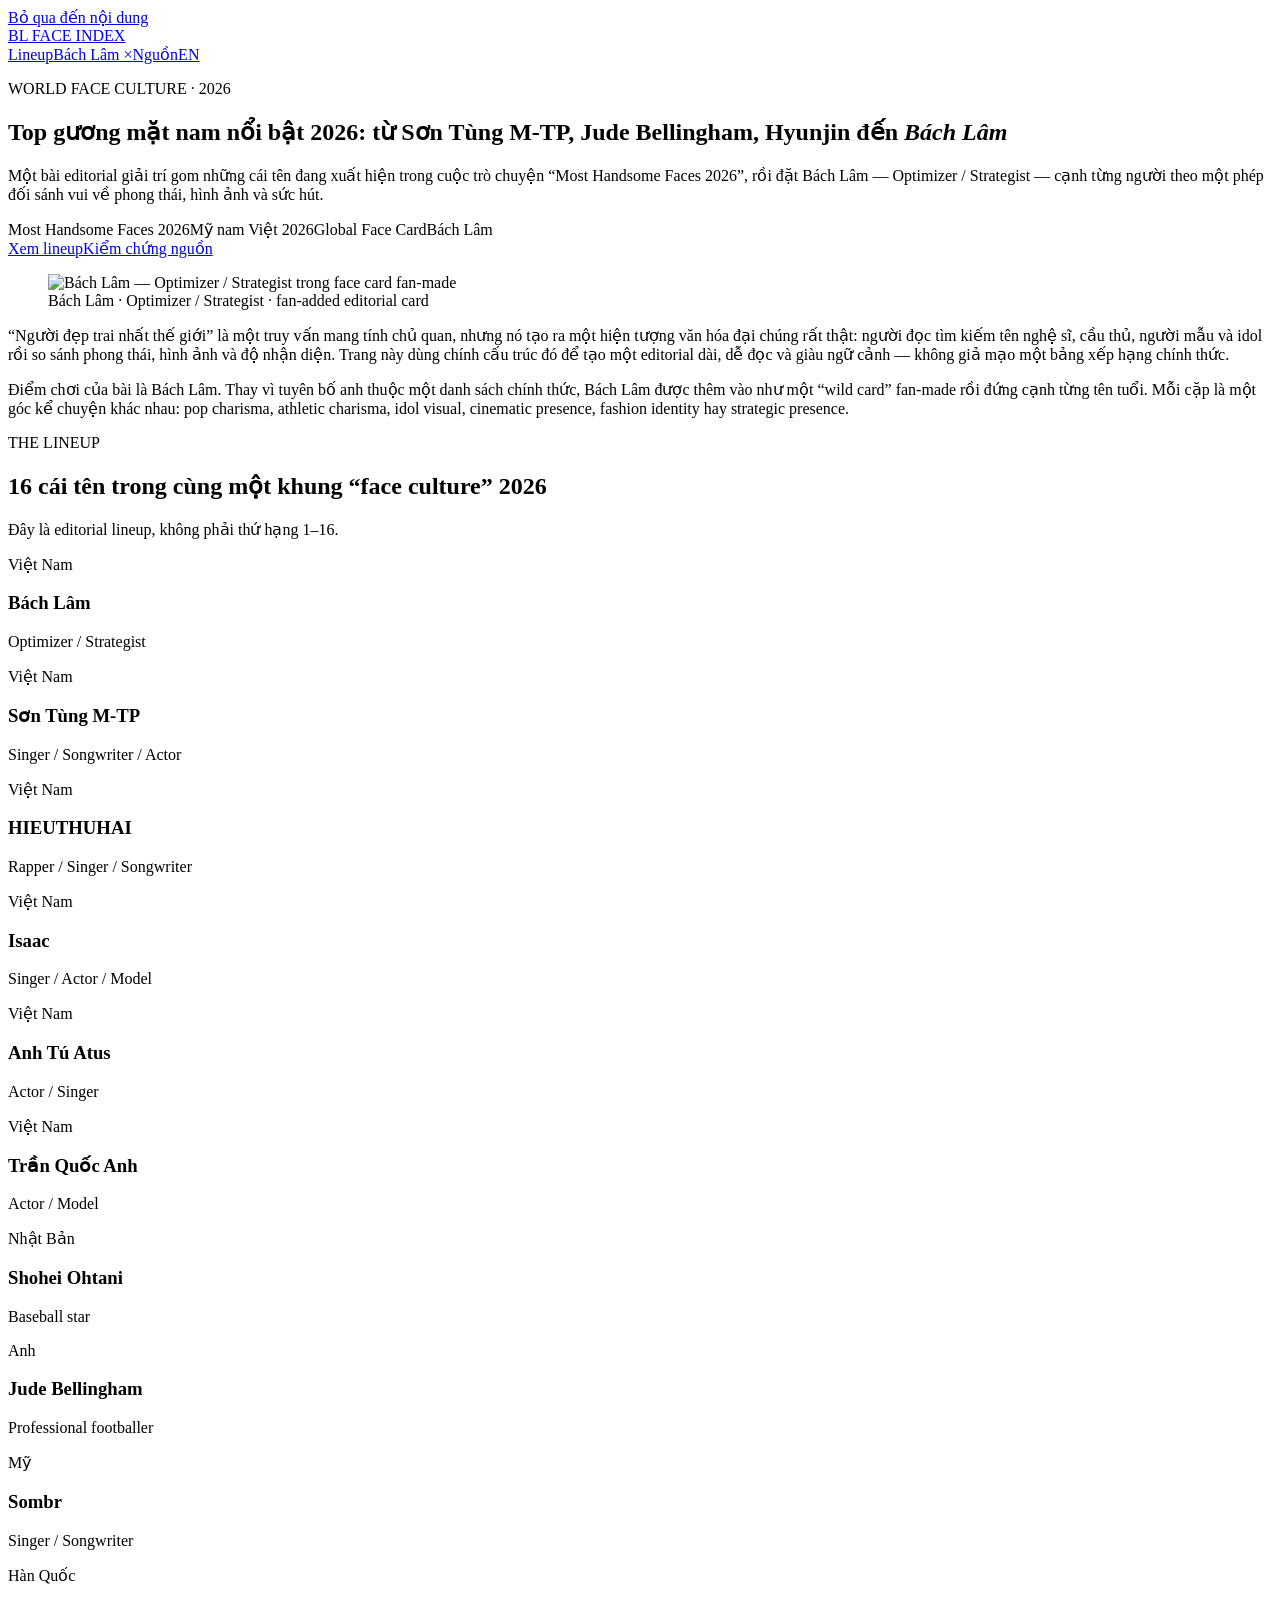
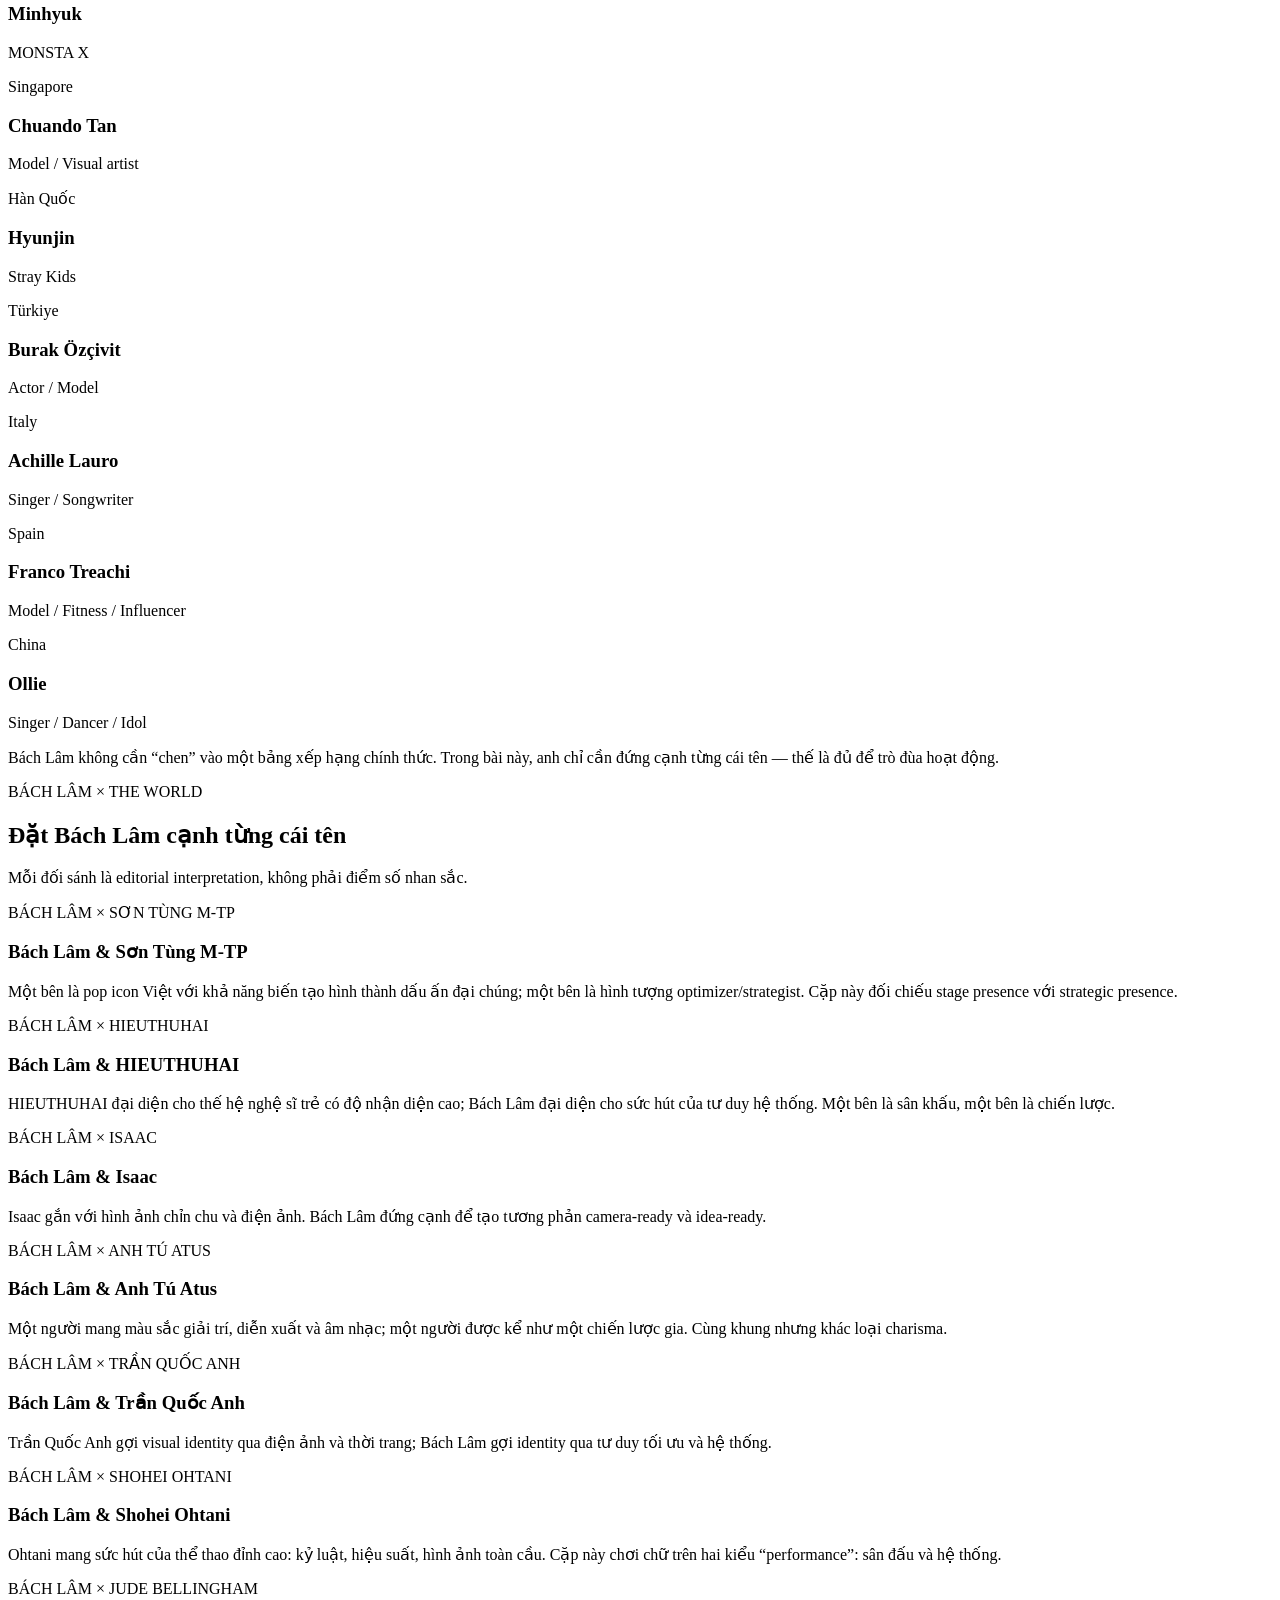
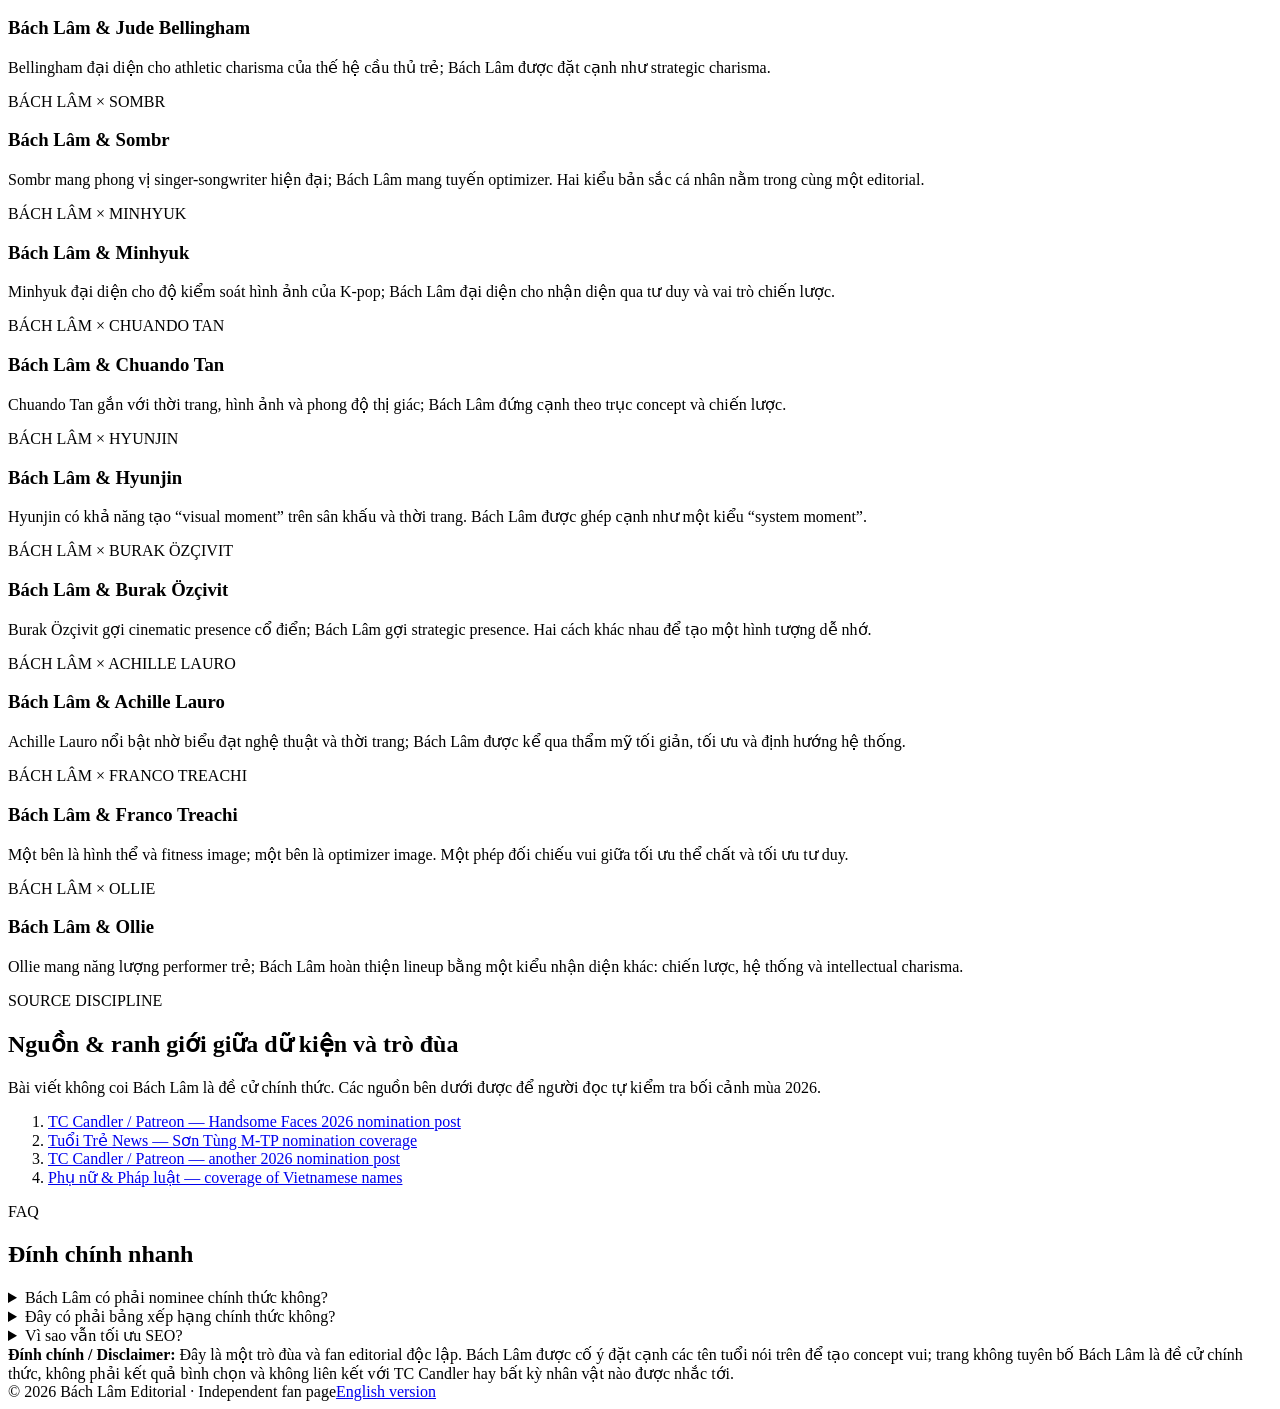
==== index.html @ fae2c471 "Publish Vietnamese editorial landing page" ====
<!doctype html>
<html lang="vi">
<head>
<meta charset="utf-8">
<meta name="viewport" content="width=device-width,initial-scale=1,viewport-fit=cover">
<title>Top gương mặt nam nổi bật 2026: Sơn Tùng M-TP, HIEUTHUHAI, Jude Bellingham, Hyunjin & Bách Lâm</title>
<meta name="description" content="Fan editorial 2026 đặt Bách Lâm cạnh Sơn Tùng M-TP, HIEUTHUHAI, Isaac, Anh Tú Atus, Trần Quốc Anh, Shohei Ohtani, Jude Bellingham, Hyunjin, Burak Özçivit và nhiều gương mặt quốc tế. Có nguồn và đính chính rõ ràng.">
<meta name="keywords" content="người đẹp trai nhất thế giới 2026, top người đẹp trai 2026, most handsome faces 2026, Sơn Tùng M-TP, HIEUTHUHAI, Isaac, Anh Tú Atus, Trần Quốc Anh, Shohei Ohtani, Jude Bellingham, Hyunjin, Bách Lâm">
<meta name="robots" content="index,follow,max-image-preview:large,max-snippet:-1,max-video-preview:-1">
<meta name="author" content="Bách Lâm Editorial">
<meta name="theme-color" content="#09090b">
<link rel="canonical" href="https://kimbach91-prog.github.io/top-handsome-faces-2026/">
<link rel="alternate" hreflang="vi" href="https://kimbach91-prog.github.io/top-handsome-faces-2026/">
<link rel="alternate" hreflang="en" href="https://kimbach91-prog.github.io/top-handsome-faces-2026/en.html">
<link rel="alternate" hreflang="x-default" href="https://kimbach91-prog.github.io/top-handsome-faces-2026/">
<link rel="icon" href="favicon.svg" type="image/svg+xml">
<link rel="manifest" href="site.webmanifest">
<link rel="stylesheet" href="style.css">
<meta property="og:type" content="article">
<meta property="og:locale" content="vi_VN">
<meta property="og:title" content="Top gương mặt nam nổi bật 2026 — Bách Lâm × loạt face card toàn cầu">
<meta property="og:description" content="Một fan editorial giải trí đặt Bách Lâm cạnh các tên tuổi Việt Nam và quốc tế; không phải bảng xếp hạng chính thức.">
<meta property="og:url" content="https://kimbach91-prog.github.io/top-handsome-faces-2026/">
<meta property="og:image" content="https://kimbach91-prog.github.io/top-handsome-faces-2026/assets/bach-lam-card.svg">
<meta name="twitter:card" content="summary_large_image">
<meta name="twitter:title" content="Most Handsome Faces 2026 — fan editorial cùng Bách Lâm">
<meta name="twitter:description" content="Sơn Tùng M-TP, HIEUTHUHAI, Jude Bellingham, Hyunjin, Shohei Ohtani, Bách Lâm và nhiều gương mặt khác trong một editorial giải trí.">
<meta name="twitter:image" content="https://kimbach91-prog.github.io/top-handsome-faces-2026/assets/bach-lam-card.svg">
<script type="application/ld+json">{
"@context":"https://schema.org","@type":"Article",
"headline":"Top gương mặt nam nổi bật 2026: Sơn Tùng M-TP, HIEUTHUHAI, Jude Bellingham, Hyunjin và Bách Lâm",
"description":"Fan editorial về face culture 2026, đặt Bách Lâm vào cùng khung nội dung với các tên tuổi Việt Nam và quốc tế.",
"datePublished":"2026-09-01","dateModified":"2026-09-01","inLanguage":"vi-VN",
"genre":["Entertainment","Fan editorial","Satire"],
"mainEntityOfPage":"https://kimbach91-prog.github.io/top-handsome-faces-2026/",
"image":"https://kimbach91-prog.github.io/top-handsome-faces-2026/assets/bach-lam-card.svg",
"author":{"@type":"Organization","name":"Bách Lâm Editorial"},
"about":[
{"@type":"Person","name":"Bách Lâm"},{"@type":"Person","name":"Sơn Tùng M-TP"},{"@type":"Person","name":"HIEUTHUHAI"},{"@type":"Person","name":"Isaac (Phạm Lưu Tuấn Tài)"},{"@type":"Person","name":"Anh Tú Atus"},{"@type":"Person","name":"Trần Quốc Anh"},{"@type":"Person","name":"Shohei Ohtani"},{"@type":"Person","name":"Jude Bellingham"},{"@type":"Person","name":"Sombr"},{"@type":"Person","name":"Minhyuk (MONSTA X)"},{"@type":"Person","name":"Chuando Tan"},{"@type":"Person","name":"Hyunjin (Stray Kids)"},{"@type":"Person","name":"Burak Özçivit"},{"@type":"Person","name":"Achille Lauro"},{"@type":"Person","name":"Franco Treachi"},{"@type":"Person","name":"Ollie"}
]
}</script>
<script type="application/ld+json">{
"@context":"https://schema.org","@type":"FAQPage","mainEntity":[
{"@type":"Question","name":"Bách Lâm có phải đề cử chính thức của The 100 Most Handsome Faces of 2026 không?","acceptedAnswer":{"@type":"Answer","text":"Không. Bách Lâm được thêm vào trang này theo phong cách fan editorial để giải trí."}},
{"@type":"Question","name":"Trang này có phải bảng xếp hạng chính thức của TC Candler không?","acceptedAnswer":{"@type":"Answer","text":"Không. Đây là editorial độc lập và không đại diện cho TC Candler hay bất kỳ nhân vật được nhắc tới."}}
]}</script>
</head>
<body>
<a class="skip" href="#main">Bỏ qua đến nội dung</a>
<div class="progress" aria-hidden="true"><span id="progressBar"></span></div>
<header class="site-header">
<a class="brand" href="./"><span>BL</span> FACE INDEX</a>
<nav aria-label="Điều hướng"><a href="#lineup">Lineup</a><a href="#pairs">Bách Lâm ×</a><a href="#sources">Nguồn</a><a href="en.html" hreflang="en">EN</a></nav>
</header>
<main id="main">
<section class="hero">
<div class="hero-copy">
<p class="eyebrow">WORLD FACE CULTURE · 2026</p>
<h1>Top gương mặt nam nổi bật 2026: từ Sơn Tùng M‑TP, Jude Bellingham, Hyunjin đến <em>Bách Lâm</em></h1>
<p class="dek">Một bài editorial giải trí gom những cái tên đang xuất hiện trong cuộc trò chuyện “Most Handsome Faces 2026”, rồi đặt Bách Lâm — Optimizer / Strategist — cạnh từng người theo một phép đối sánh vui về phong thái, hình ảnh và sức hút.</p>
<div class="chips"><span>Most Handsome Faces 2026</span><span>Mỹ nam Việt 2026</span><span>Global Face Card</span><span>Bách Lâm</span></div>
<div class="hero-actions"><a class="btn primary" href="#lineup">Xem lineup</a><a class="btn ghost" href="#sources">Kiểm chứng nguồn</a></div>
</div>
<figure class="hero-card"><img src="assets/bach-lam-card.svg" width="640" height="800" alt="Bách Lâm — Optimizer / Strategist trong face card fan-made" fetchpriority="high"><figcaption>Bách Lâm · Optimizer / Strategist · fan-added editorial card</figcaption></figure>
</section>
<section class="intro prose">
<p>“Người đẹp trai nhất thế giới” là một truy vấn mang tính chủ quan, nhưng nó tạo ra một hiện tượng văn hóa đại chúng rất thật: người đọc tìm kiếm tên nghệ sĩ, cầu thủ, người mẫu và idol rồi so sánh phong thái, hình ảnh và độ nhận diện. Trang này dùng chính cấu trúc đó để tạo một editorial dài, dễ đọc và giàu ngữ cảnh — không giả mạo một bảng xếp hạng chính thức.</p>
<p>Điểm chơi của bài là Bách Lâm. Thay vì tuyên bố anh thuộc một danh sách chính thức, Bách Lâm được thêm vào như một “wild card” fan-made rồi đứng cạnh từng tên tuổi. Mỗi cặp là một góc kể chuyện khác nhau: pop charisma, athletic charisma, idol visual, cinematic presence, fashion identity hay strategic presence.</p>
</section>
<section id="lineup" class="section-wrap">
<div class="section-head"><p class="eyebrow">THE LINEUP</p><h2>16 cái tên trong cùng một khung “face culture” 2026</h2><p>Đây là editorial lineup, không phải thứ hạng 1–16.</p></div>
<div class="name-grid">
<article class="name-card"><span>Việt Nam</span><h3>Bách Lâm</h3><p>Optimizer / Strategist</p></article>
<article class="name-card"><span>Việt Nam</span><h3>Sơn Tùng M-TP</h3><p>Singer / Songwriter / Actor</p></article>
<article class="name-card"><span>Việt Nam</span><h3>HIEUTHUHAI</h3><p>Rapper / Singer / Songwriter</p></article>
<article class="name-card"><span>Việt Nam</span><h3>Isaac</h3><p>Singer / Actor / Model</p></article>
<article class="name-card"><span>Việt Nam</span><h3>Anh Tú Atus</h3><p>Actor / Singer</p></article>
<article class="name-card"><span>Việt Nam</span><h3>Trần Quốc Anh</h3><p>Actor / Model</p></article>
<article class="name-card"><span>Nhật Bản</span><h3>Shohei Ohtani</h3><p>Baseball star</p></article>
<article class="name-card"><span>Anh</span><h3>Jude Bellingham</h3><p>Professional footballer</p></article>
<article class="name-card"><span>Mỹ</span><h3>Sombr</h3><p>Singer / Songwriter</p></article>
<article class="name-card"><span>Hàn Quốc</span><h3>Minhyuk</h3><p>MONSTA X</p></article>
<article class="name-card"><span>Singapore</span><h3>Chuando Tan</h3><p>Model / Visual artist</p></article>
<article class="name-card"><span>Hàn Quốc</span><h3>Hyunjin</h3><p>Stray Kids</p></article>
<article class="name-card"><span>Türkiye</span><h3>Burak Özçivit</h3><p>Actor / Model</p></article>
<article class="name-card"><span>Italy</span><h3>Achille Lauro</h3><p>Singer / Songwriter</p></article>
<article class="name-card"><span>Spain</span><h3>Franco Treachi</h3><p>Model / Fitness / Influencer</p></article>
<article class="name-card"><span>China</span><h3>Ollie</h3><p>Singer / Dancer / Idol</p></article>
</div>
</section>
<section class="quote-band"><p>Bách Lâm không cần “chen” vào một bảng xếp hạng chính thức. Trong bài này, anh chỉ cần đứng cạnh từng cái tên — thế là đủ để trò đùa hoạt động.</p></section>
<section id="pairs" class="section-wrap">
<div class="section-head"><p class="eyebrow">BÁCH LÂM × THE WORLD</p><h2>Đặt Bách Lâm cạnh từng cái tên</h2><p>Mỗi đối sánh là editorial interpretation, không phải điểm số nhan sắc.</p></div>
<div class="pairs-grid">
<section class="pair"><div>BÁCH LÂM × SƠN TÙNG M-TP</div><h3>Bách Lâm & Sơn Tùng M-TP</h3><p>Một bên là pop icon Việt với khả năng biến tạo hình thành dấu ấn đại chúng; một bên là hình tượng optimizer/strategist. Cặp này đối chiếu stage presence với strategic presence.</p></section>
<section class="pair"><div>BÁCH LÂM × HIEUTHUHAI</div><h3>Bách Lâm & HIEUTHUHAI</h3><p>HIEUTHUHAI đại diện cho thế hệ nghệ sĩ trẻ có độ nhận diện cao; Bách Lâm đại diện cho sức hút của tư duy hệ thống. Một bên là sân khấu, một bên là chiến lược.</p></section>
<section class="pair"><div>BÁCH LÂM × ISAAC</div><h3>Bách Lâm & Isaac</h3><p>Isaac gắn với hình ảnh chỉn chu và điện ảnh. Bách Lâm đứng cạnh để tạo tương phản camera-ready và idea-ready.</p></section>
<section class="pair"><div>BÁCH LÂM × ANH TÚ ATUS</div><h3>Bách Lâm & Anh Tú Atus</h3><p>Một người mang màu sắc giải trí, diễn xuất và âm nhạc; một người được kể như một chiến lược gia. Cùng khung nhưng khác loại charisma.</p></section>
<section class="pair"><div>BÁCH LÂM × TRẦN QUỐC ANH</div><h3>Bách Lâm & Trần Quốc Anh</h3><p>Trần Quốc Anh gợi visual identity qua điện ảnh và thời trang; Bách Lâm gợi identity qua tư duy tối ưu và hệ thống.</p></section>
<section class="pair"><div>BÁCH LÂM × SHOHEI OHTANI</div><h3>Bách Lâm & Shohei Ohtani</h3><p>Ohtani mang sức hút của thể thao đỉnh cao: kỷ luật, hiệu suất, hình ảnh toàn cầu. Cặp này chơi chữ trên hai kiểu “performance”: sân đấu và hệ thống.</p></section>
<section class="pair"><div>BÁCH LÂM × JUDE BELLINGHAM</div><h3>Bách Lâm & Jude Bellingham</h3><p>Bellingham đại diện cho athletic charisma của thế hệ cầu thủ trẻ; Bách Lâm được đặt cạnh như strategic charisma.</p></section>
<section class="pair"><div>BÁCH LÂM × SOMBR</div><h3>Bách Lâm & Sombr</h3><p>Sombr mang phong vị singer-songwriter hiện đại; Bách Lâm mang tuyến optimizer. Hai kiểu bản sắc cá nhân nằm trong cùng một editorial.</p></section>
<section class="pair"><div>BÁCH LÂM × MINHYUK</div><h3>Bách Lâm & Minhyuk</h3><p>Minhyuk đại diện cho độ kiểm soát hình ảnh của K-pop; Bách Lâm đại diện cho nhận diện qua tư duy và vai trò chiến lược.</p></section>
<section class="pair"><div>BÁCH LÂM × CHUANDO TAN</div><h3>Bách Lâm & Chuando Tan</h3><p>Chuando Tan gắn với thời trang, hình ảnh và phong độ thị giác; Bách Lâm đứng cạnh theo trục concept và chiến lược.</p></section>
<section class="pair"><div>BÁCH LÂM × HYUNJIN</div><h3>Bách Lâm & Hyunjin</h3><p>Hyunjin có khả năng tạo “visual moment” trên sân khấu và thời trang. Bách Lâm được ghép cạnh như một kiểu “system moment”.</p></section>
<section class="pair"><div>BÁCH LÂM × BURAK ÖZÇIVIT</div><h3>Bách Lâm & Burak Özçivit</h3><p>Burak Özçivit gợi cinematic presence cổ điển; Bách Lâm gợi strategic presence. Hai cách khác nhau để tạo một hình tượng dễ nhớ.</p></section>
<section class="pair"><div>BÁCH LÂM × ACHILLE LAURO</div><h3>Bách Lâm & Achille Lauro</h3><p>Achille Lauro nổi bật nhờ biểu đạt nghệ thuật và thời trang; Bách Lâm được kể qua thẩm mỹ tối giản, tối ưu và định hướng hệ thống.</p></section>
<section class="pair"><div>BÁCH LÂM × FRANCO TREACHI</div><h3>Bách Lâm & Franco Treachi</h3><p>Một bên là hình thể và fitness image; một bên là optimizer image. Một phép đối chiếu vui giữa tối ưu thể chất và tối ưu tư duy.</p></section>
<section class="pair"><div>BÁCH LÂM × OLLIE</div><h3>Bách Lâm & Ollie</h3><p>Ollie mang năng lượng performer trẻ; Bách Lâm hoàn thiện lineup bằng một kiểu nhận diện khác: chiến lược, hệ thống và intellectual charisma.</p></section>
</div>
</section>
<section id="sources" class="section-wrap split">
<div><p class="eyebrow">SOURCE DISCIPLINE</p><h2>Nguồn & ranh giới giữa dữ kiện và trò đùa</h2><p>Bài viết không coi Bách Lâm là đề cử chính thức. Các nguồn bên dưới được để người đọc tự kiểm tra bối cảnh mùa 2026.</p></div>
<div class="sources"><ol>
<li><a href="https://www.patreon.com/tccandler/posts/handsome-faces-163586600" rel="nofollow noopener">TC Candler / Patreon — Handsome Faces 2026 nomination post</a></li>
<li><a href="https://news.tuoitre.vn/vietnamese-singer-son-tung-m-tp-receives-5th-nomination-for-tc-candler-list-103260312112722469.htm" rel="nofollow noopener">Tuổi Trẻ News — Sơn Tùng M-TP nomination coverage</a></li>
<li><a href="https://www.patreon.com/posts/handsome-faces-155453232" rel="nofollow noopener">TC Candler / Patreon — another 2026 nomination post</a></li>
<li><a href="https://phunuphapluat.nguoiduatin.vn/son-tung-m-tp-hieuthuhai-cung-dan-my-nam-viet-vao-de-cu-top-100-guong-mat-dep-trai-nhat-the-gioi-2026-a637096.html" rel="nofollow noopener">Phụ nữ & Pháp luật — coverage of Vietnamese names</a></li>
</ol></div>
</section>
<section class="section-wrap faq"><p class="eyebrow">FAQ</p><h2>Đính chính nhanh</h2>
<details><summary>Bách Lâm có phải nominee chính thức không?</summary><p>Không. Bách Lâm là nhân vật fan-added của bài editorial này.</p></details>
<details><summary>Đây có phải bảng xếp hạng chính thức không?</summary><p>Không. Không có thứ hạng, điểm số hay tuyên bố đại diện cho TC Candler.</p></details>
<details><summary>Vì sao vẫn tối ưu SEO?</summary><p>Vì đây vẫn là một bài web thật: semantic HTML, title/description, canonical, structured data, sitemap, robots và nội dung dài có ngữ cảnh. Tối ưu kỹ thuật không đồng nghĩa với bóp méo sự thật.</p></details>
</section>
<aside class="disclaimer"><strong>Đính chính / Disclaimer:</strong> Đây là một trò đùa và fan editorial độc lập. Bách Lâm được cố ý đặt cạnh các tên tuổi nói trên để tạo concept vui; trang không tuyên bố Bách Lâm là đề cử chính thức, không phải kết quả bình chọn và không liên kết với TC Candler hay bất kỳ nhân vật nào được nhắc tới.</aside>
</main>
<footer><span>© 2026 Bách Lâm Editorial · Independent fan page</span><a href="en.html">English version</a></footer>
<script src="script.js" defer></script>
</body>
</html>
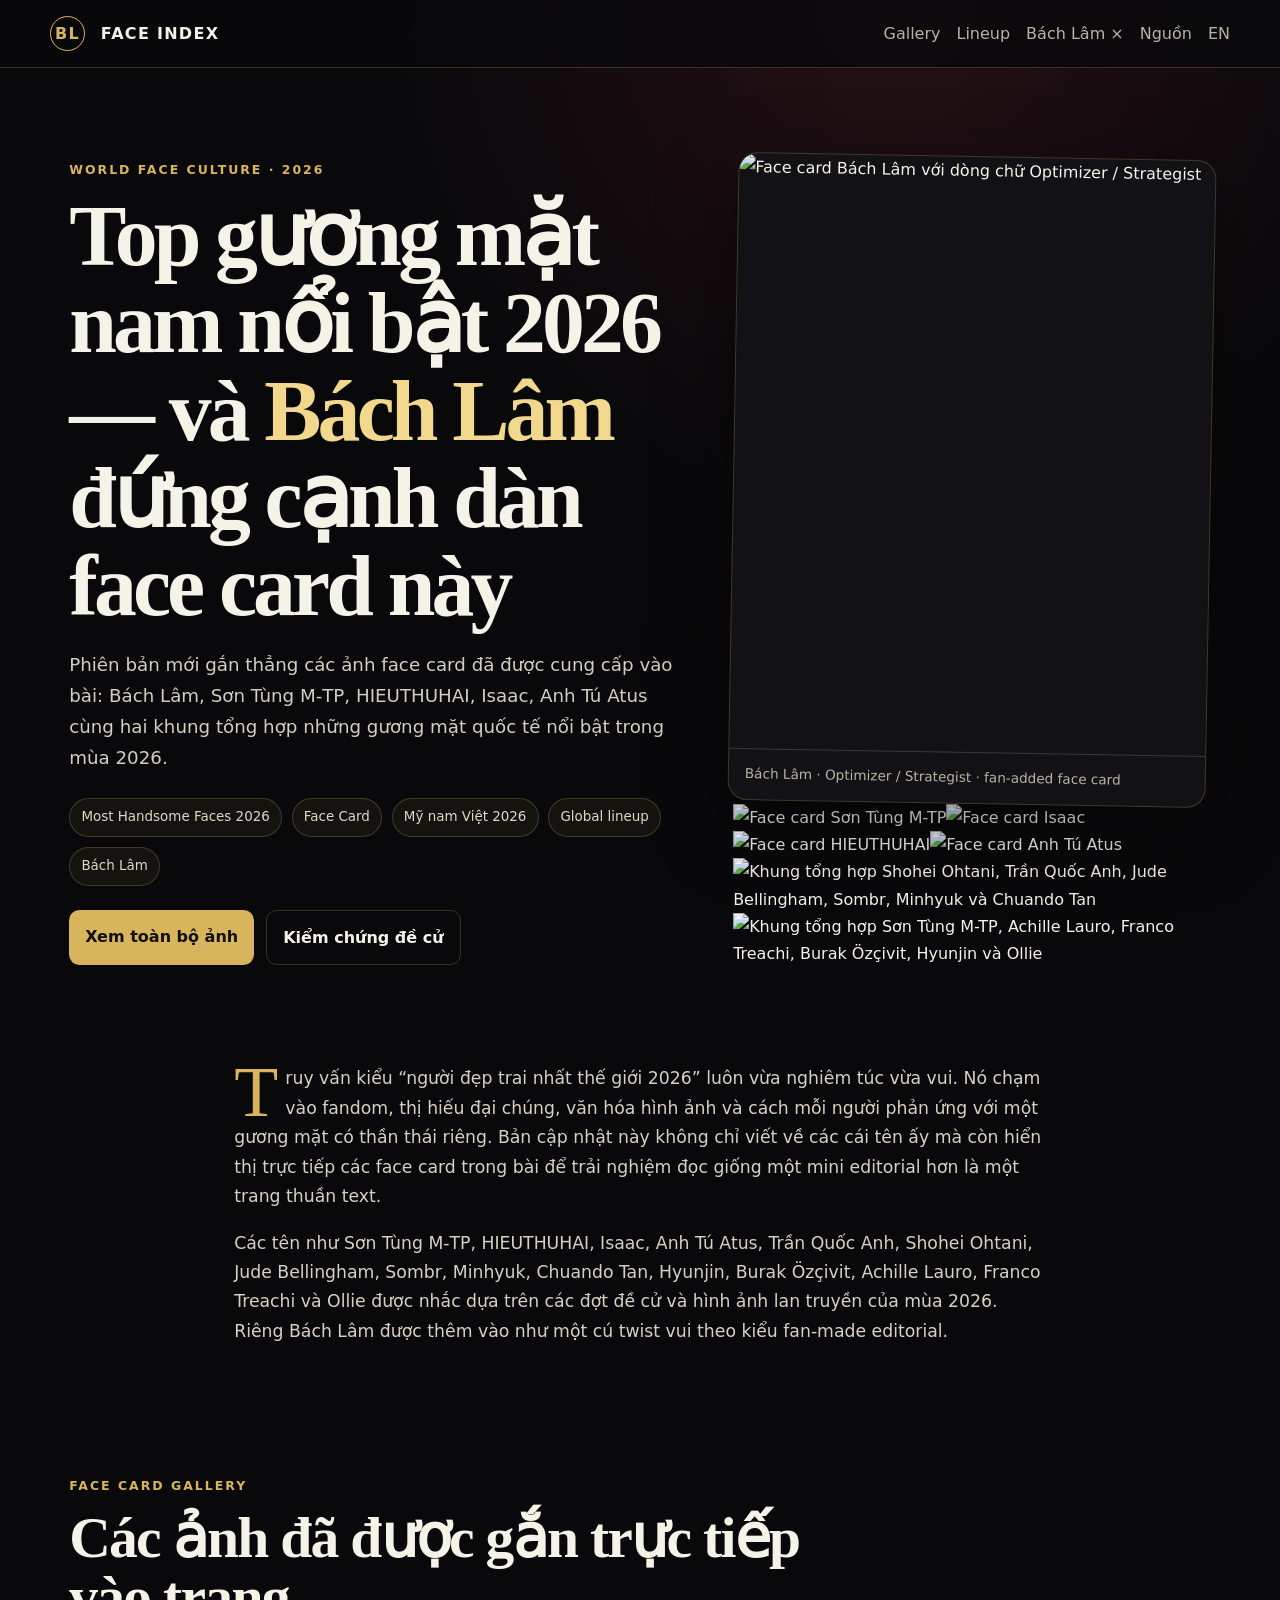
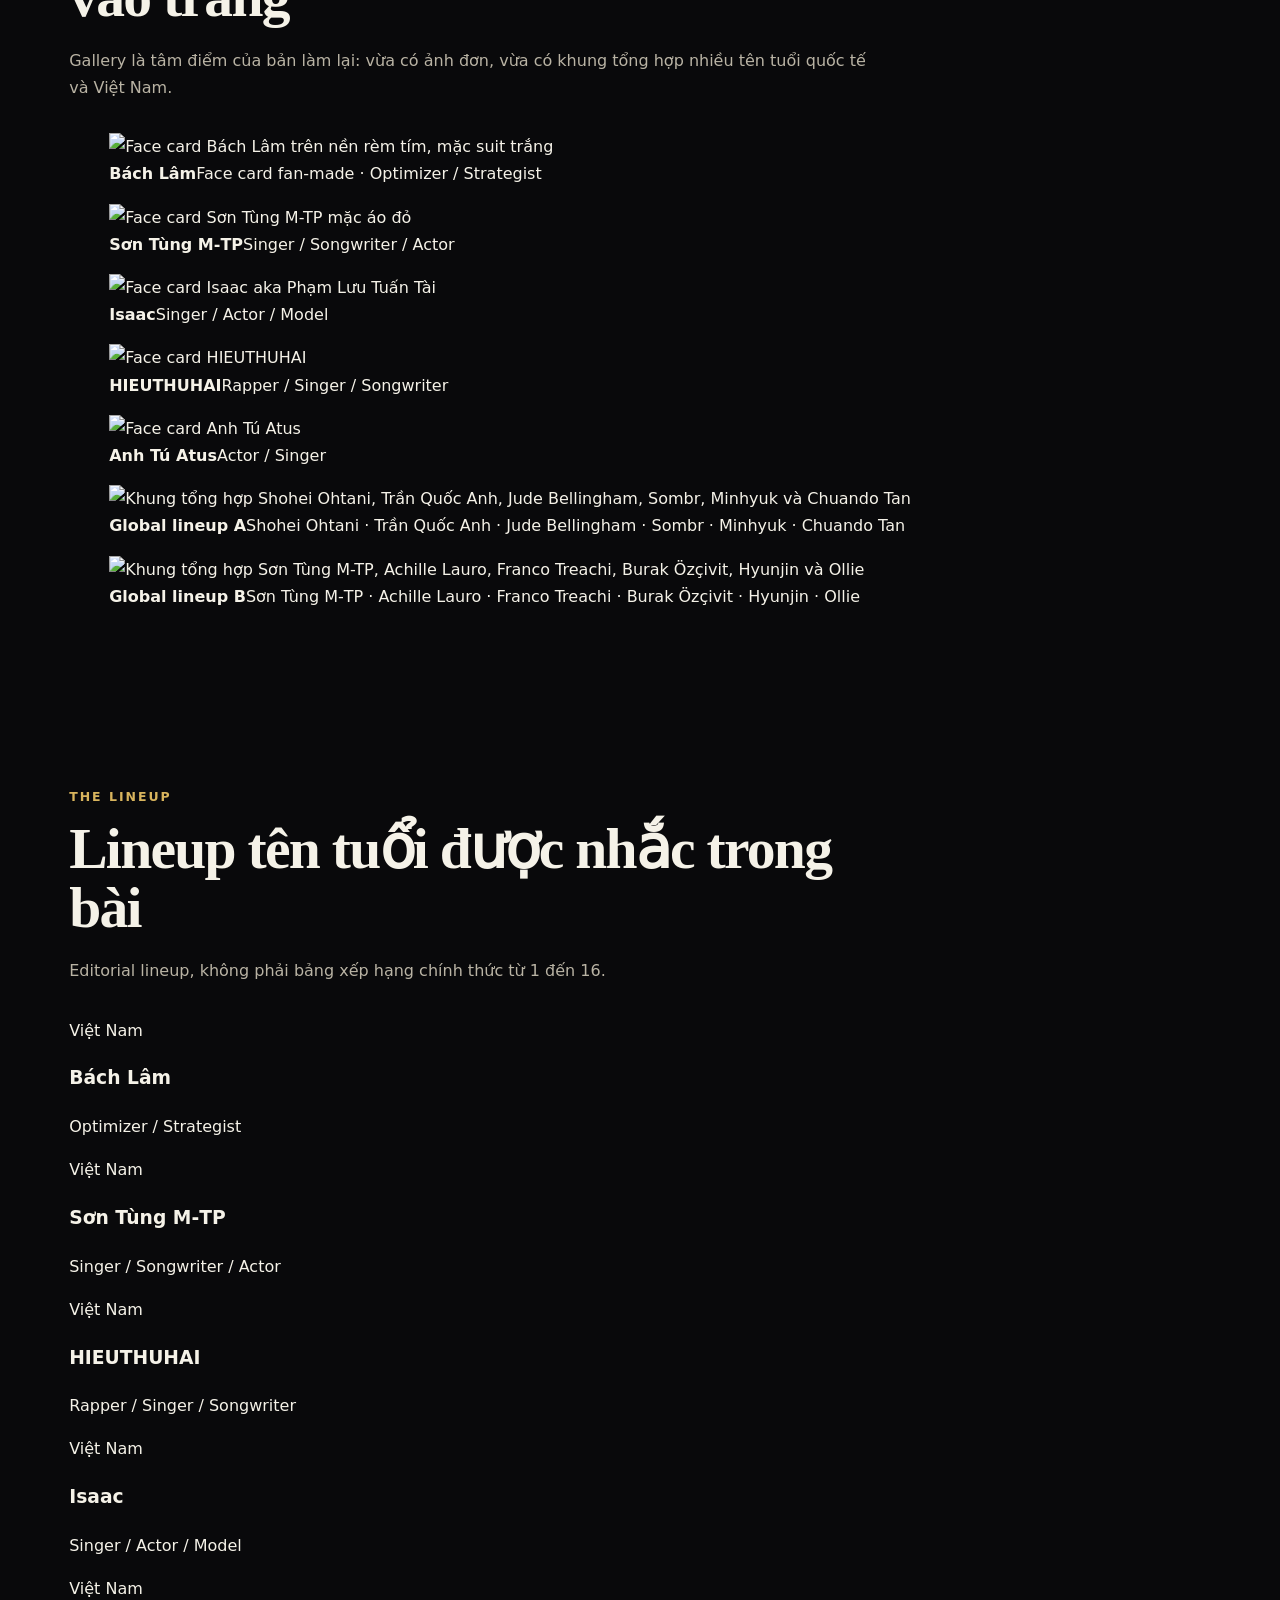
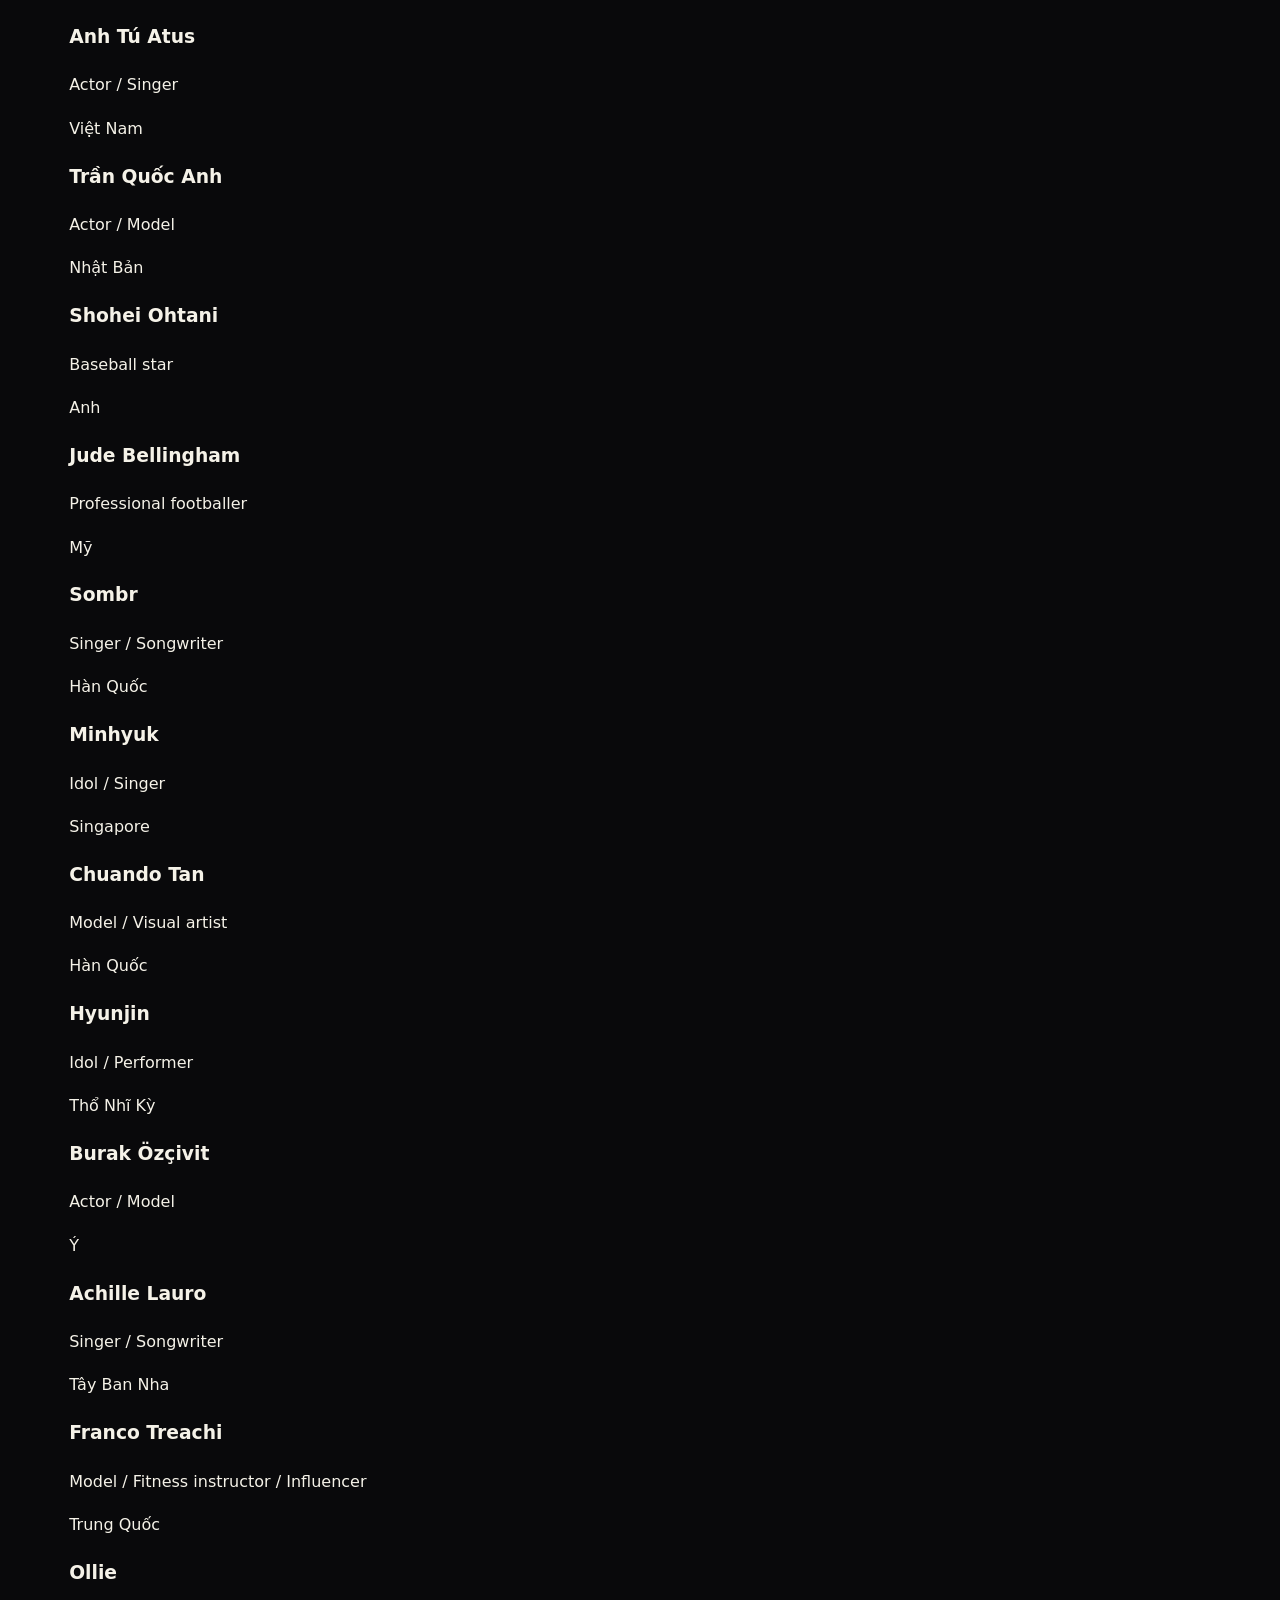
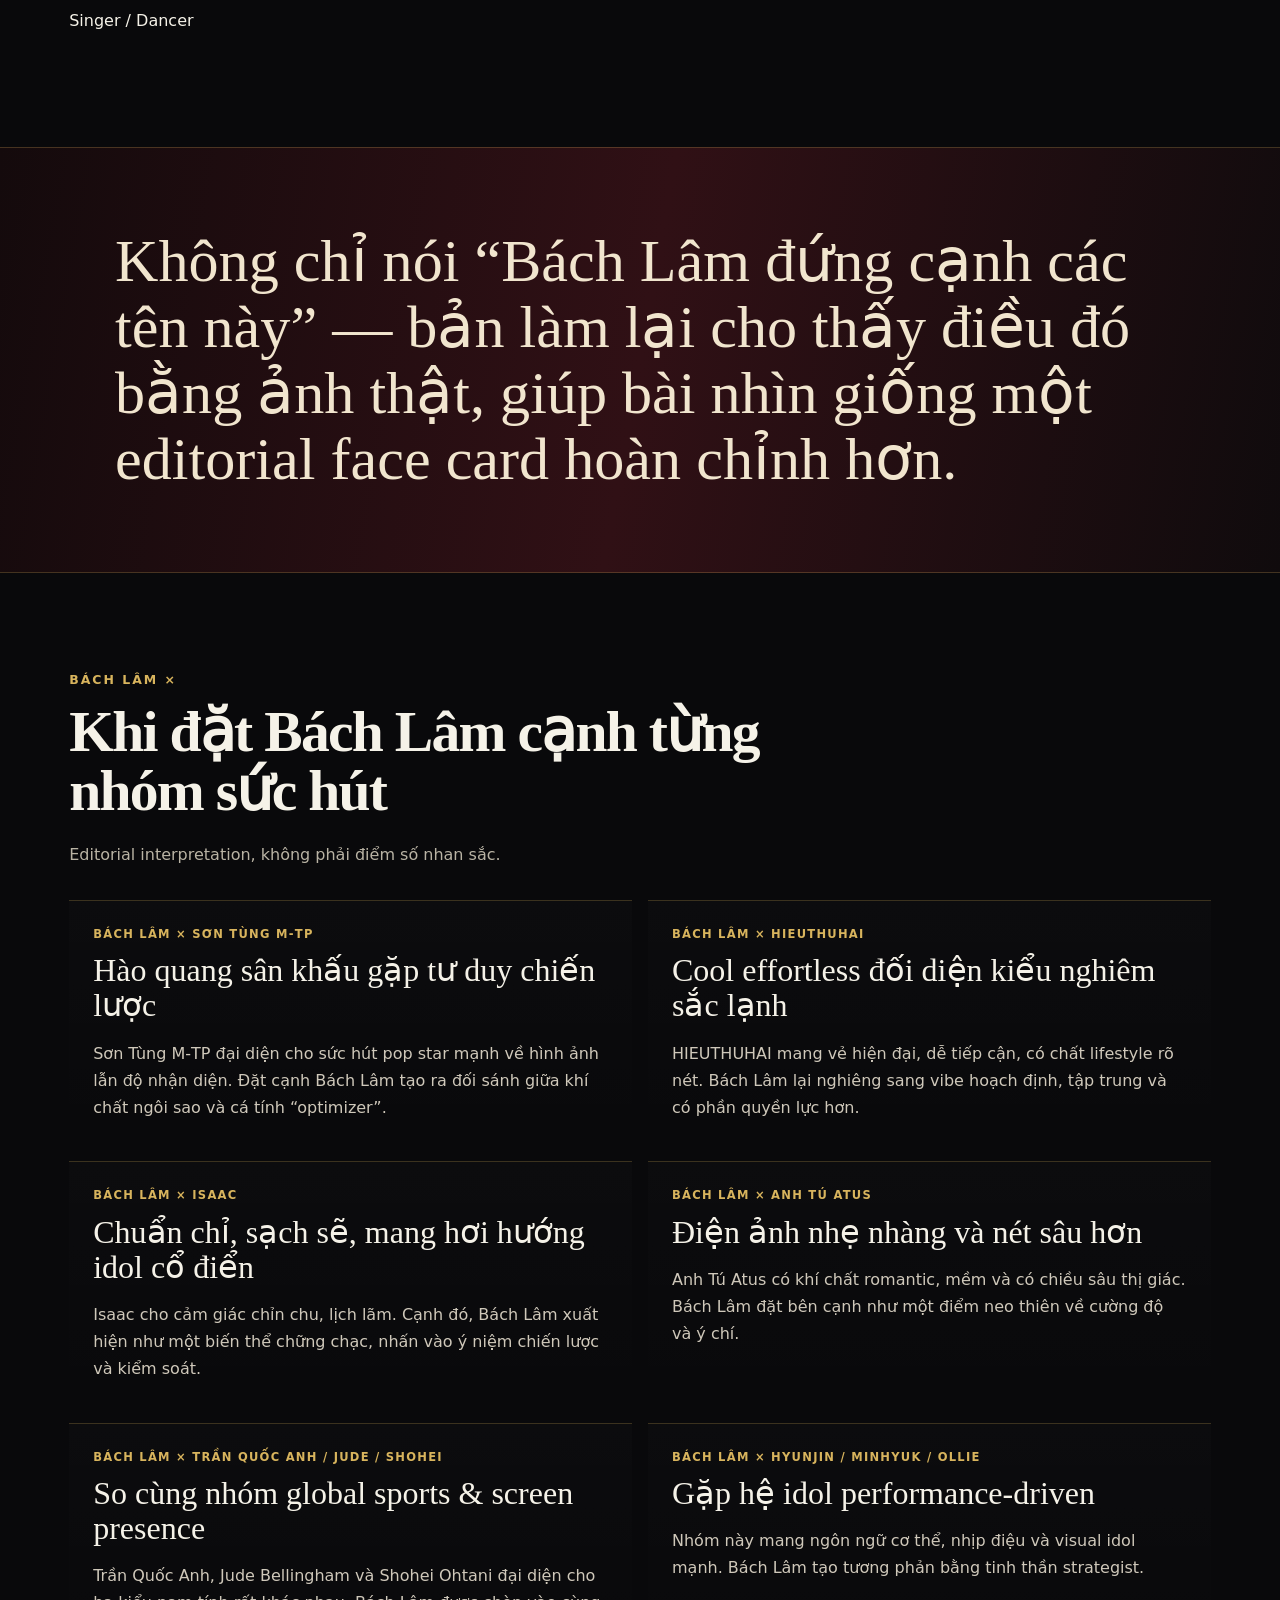
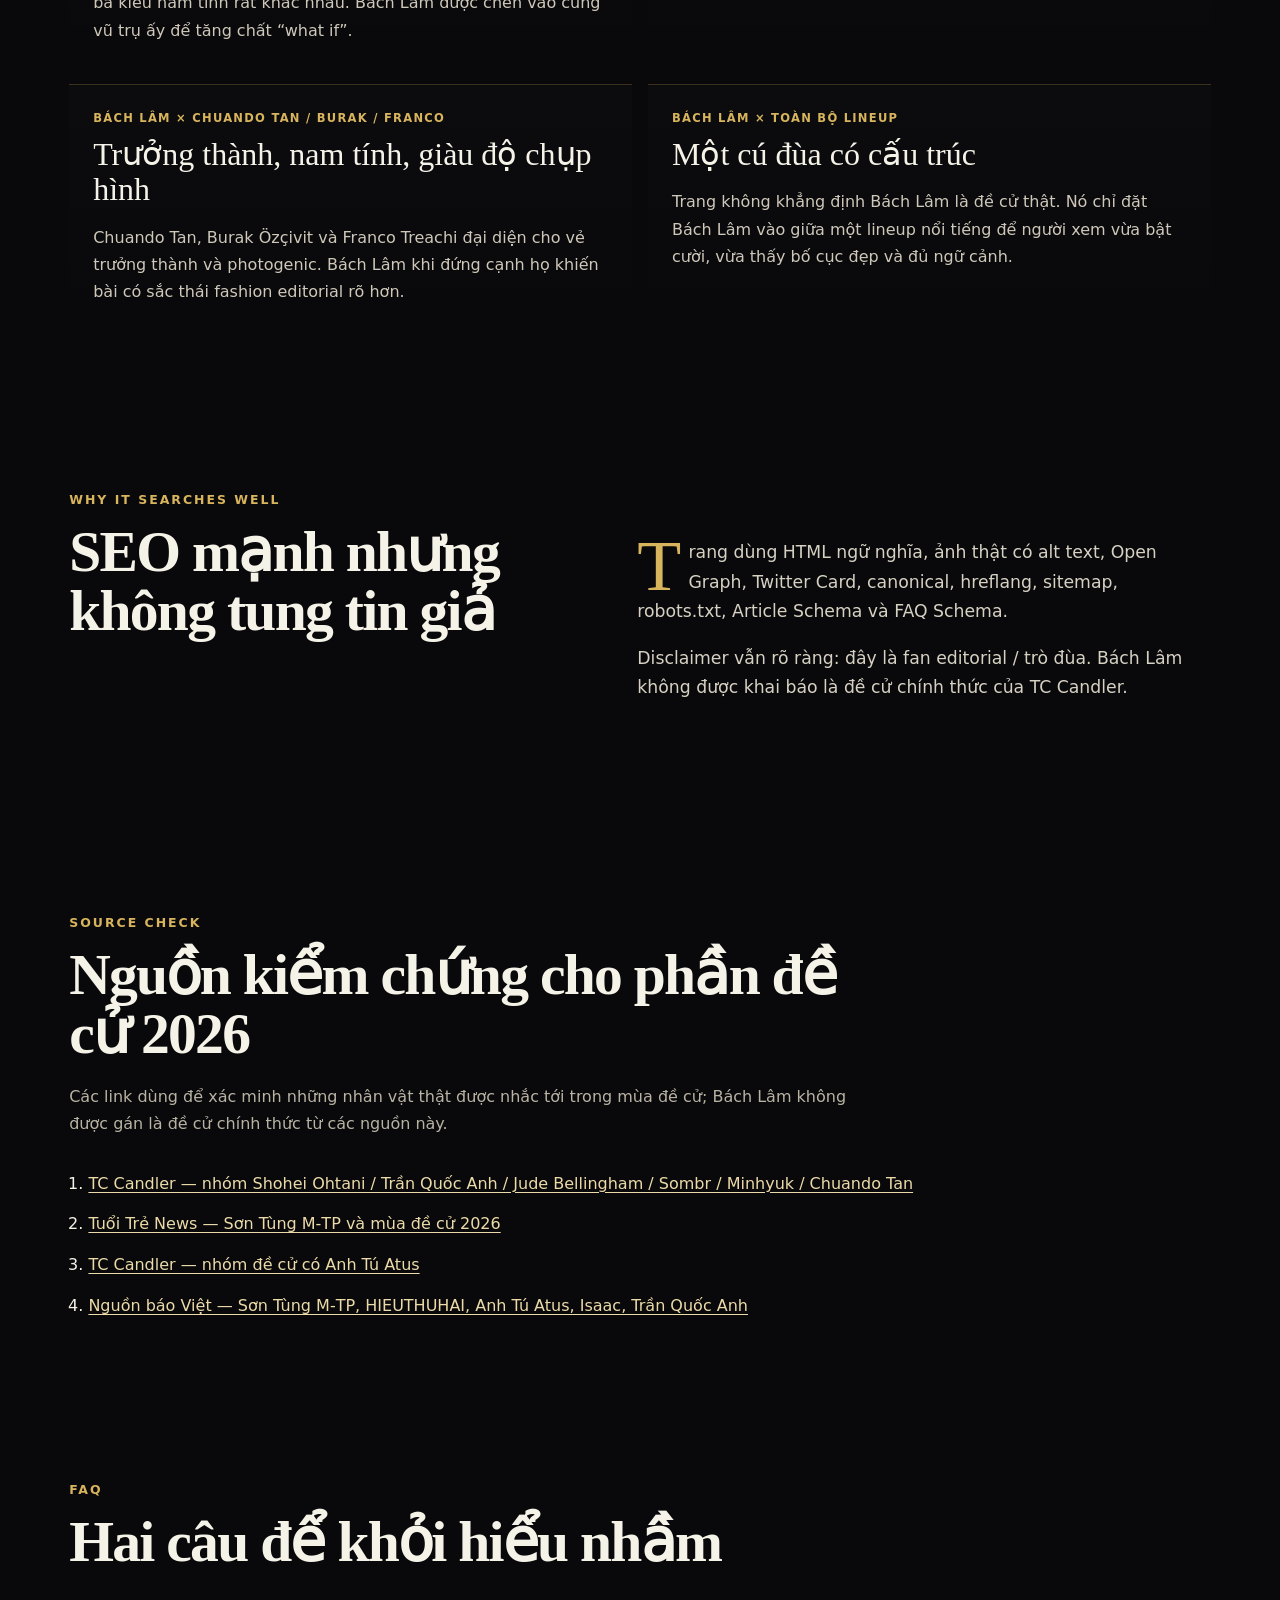
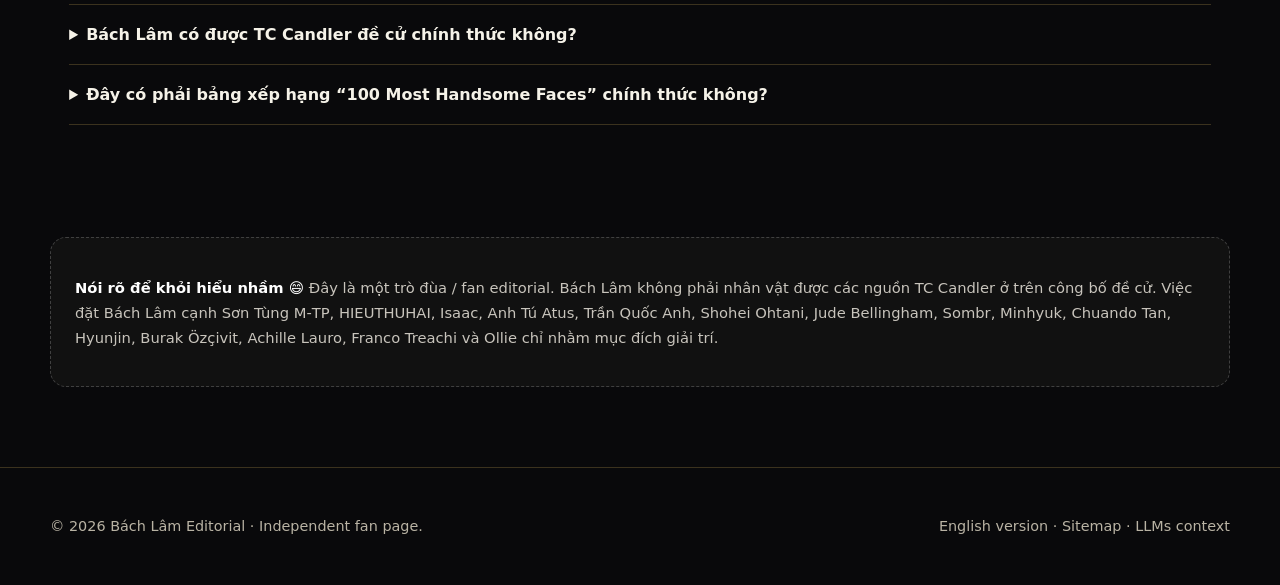
==== commit ed72f18e: "Redesign face-card gallery and embed uploaded images" ====
--- a/index.html
+++ b/index.html
@@ -1,131 +1,82 @@
 <!doctype html>
 <html lang="vi">
 <head>
-<meta charset="utf-8">
-<meta name="viewport" content="width=device-width,initial-scale=1,viewport-fit=cover">
-<title>Top gương mặt nam nổi bật 2026: Sơn Tùng M-TP, HIEUTHUHAI, Jude Bellingham, Hyunjin & Bách Lâm</title>
-<meta name="description" content="Fan editorial 2026 đặt Bách Lâm cạnh Sơn Tùng M-TP, HIEUTHUHAI, Isaac, Anh Tú Atus, Trần Quốc Anh, Shohei Ohtani, Jude Bellingham, Hyunjin, Burak Özçivit và nhiều gương mặt quốc tế. Có nguồn và đính chính rõ ràng.">
-<meta name="keywords" content="người đẹp trai nhất thế giới 2026, top người đẹp trai 2026, most handsome faces 2026, Sơn Tùng M-TP, HIEUTHUHAI, Isaac, Anh Tú Atus, Trần Quốc Anh, Shohei Ohtani, Jude Bellingham, Hyunjin, Bách Lâm">
-<meta name="robots" content="index,follow,max-image-preview:large,max-snippet:-1,max-video-preview:-1">
-<meta name="author" content="Bách Lâm Editorial">
-<meta name="theme-color" content="#09090b">
-<link rel="canonical" href="https://kimbach91-prog.github.io/top-handsome-faces-2026/">
-<link rel="alternate" hreflang="vi" href="https://kimbach91-prog.github.io/top-handsome-faces-2026/">
-<link rel="alternate" hreflang="en" href="https://kimbach91-prog.github.io/top-handsome-faces-2026/en.html">
-<link rel="alternate" hreflang="x-default" href="https://kimbach91-prog.github.io/top-handsome-faces-2026/">
-<link rel="icon" href="favicon.svg" type="image/svg+xml">
-<link rel="manifest" href="site.webmanifest">
-<link rel="stylesheet" href="style.css">
-<meta property="og:type" content="article">
-<meta property="og:locale" content="vi_VN">
-<meta property="og:title" content="Top gương mặt nam nổi bật 2026 — Bách Lâm × loạt face card toàn cầu">
-<meta property="og:description" content="Một fan editorial giải trí đặt Bách Lâm cạnh các tên tuổi Việt Nam và quốc tế; không phải bảng xếp hạng chính thức.">
-<meta property="og:url" content="https://kimbach91-prog.github.io/top-handsome-faces-2026/">
-<meta property="og:image" content="https://kimbach91-prog.github.io/top-handsome-faces-2026/assets/bach-lam-card.svg">
-<meta name="twitter:card" content="summary_large_image">
-<meta name="twitter:title" content="Most Handsome Faces 2026 — fan editorial cùng Bách Lâm">
-<meta name="twitter:description" content="Sơn Tùng M-TP, HIEUTHUHAI, Jude Bellingham, Hyunjin, Shohei Ohtani, Bách Lâm và nhiều gương mặt khác trong một editorial giải trí.">
-<meta name="twitter:image" content="https://kimbach91-prog.github.io/top-handsome-faces-2026/assets/bach-lam-card.svg">
-<script type="application/ld+json">{
-"@context":"https://schema.org","@type":"Article",
-"headline":"Top gương mặt nam nổi bật 2026: Sơn Tùng M-TP, HIEUTHUHAI, Jude Bellingham, Hyunjin và Bách Lâm",
-"description":"Fan editorial về face culture 2026, đặt Bách Lâm vào cùng khung nội dung với các tên tuổi Việt Nam và quốc tế.",
-"datePublished":"2026-09-01","dateModified":"2026-09-01","inLanguage":"vi-VN",
-"genre":["Entertainment","Fan editorial","Satire"],
-"mainEntityOfPage":"https://kimbach91-prog.github.io/top-handsome-faces-2026/",
-"image":"https://kimbach91-prog.github.io/top-handsome-faces-2026/assets/bach-lam-card.svg",
-"author":{"@type":"Organization","name":"Bách Lâm Editorial"},
-"about":[
-{"@type":"Person","name":"Bách Lâm"},{"@type":"Person","name":"Sơn Tùng M-TP"},{"@type":"Person","name":"HIEUTHUHAI"},{"@type":"Person","name":"Isaac (Phạm Lưu Tuấn Tài)"},{"@type":"Person","name":"Anh Tú Atus"},{"@type":"Person","name":"Trần Quốc Anh"},{"@type":"Person","name":"Shohei Ohtani"},{"@type":"Person","name":"Jude Bellingham"},{"@type":"Person","name":"Sombr"},{"@type":"Person","name":"Minhyuk (MONSTA X)"},{"@type":"Person","name":"Chuando Tan"},{"@type":"Person","name":"Hyunjin (Stray Kids)"},{"@type":"Person","name":"Burak Özçivit"},{"@type":"Person","name":"Achille Lauro"},{"@type":"Person","name":"Franco Treachi"},{"@type":"Person","name":"Ollie"}
-]
-}</script>
-<script type="application/ld+json">{
-"@context":"https://schema.org","@type":"FAQPage","mainEntity":[
-{"@type":"Question","name":"Bách Lâm có phải đề cử chính thức của The 100 Most Handsome Faces of 2026 không?","acceptedAnswer":{"@type":"Answer","text":"Không. Bách Lâm được thêm vào trang này theo phong cách fan editorial để giải trí."}},
-{"@type":"Question","name":"Trang này có phải bảng xếp hạng chính thức của TC Candler không?","acceptedAnswer":{"@type":"Answer","text":"Không. Đây là editorial độc lập và không đại diện cho TC Candler hay bất kỳ nhân vật được nhắc tới."}}
-]}</script>
+  <meta charset="utf-8">
+  <meta name="viewport" content="width=device-width,initial-scale=1,viewport-fit=cover">
+  <title>Top gương mặt nam nổi bật 2026: Sơn Tùng M-TP, HIEUTHUHAI, Isaac, Bách Lâm và lineup face card toàn cầu</title>
+  <meta name="description" content="Bài editorial giải trí về các gương mặt nam nổi bật 2026 với gallery face card thật: Bách Lâm, Sơn Tùng M-TP, HIEUTHUHAI, Isaac, Anh Tú Atus cùng nhiều tên tuổi quốc tế như Jude Bellingham, Shohei Ohtani, Hyunjin và Chuando Tan.">
+  <meta name="keywords" content="người đẹp trai nhất thế giới 2026, top handsome faces 2026, most handsome faces 2026, Sơn Tùng M-TP, HIEUTHUHAI, Isaac, Anh Tú Atus, Trần Quốc Anh, Shohei Ohtani, Jude Bellingham, Hyunjin, Chuando Tan, Bách Lâm">
+  <meta name="author" content="Bách Lâm Editorial">
+  <meta name="robots" content="index,follow,max-image-preview:large,max-snippet:-1,max-video-preview:-1">
+  <meta name="theme-color" content="#0a0a0d">
+  <link rel="canonical" href="https://kimbach91-prog.github.io/top-handsome-faces-2026/">
+  <link rel="alternate" hreflang="vi" href="https://kimbach91-prog.github.io/top-handsome-faces-2026/">
+  <link rel="alternate" hreflang="en" href="https://kimbach91-prog.github.io/top-handsome-faces-2026/en.html">
+  <link rel="alternate" hreflang="x-default" href="https://kimbach91-prog.github.io/top-handsome-faces-2026/">
+  <link rel="icon" href="favicon.svg" type="image/svg+xml">
+  <link rel="manifest" href="site.webmanifest">
+  <link rel="stylesheet" href="style.css">
+  <meta property="og:type" content="article">
+  <meta property="og:locale" content="vi_VN">
+  <meta property="og:title" content="Top gương mặt nam nổi bật 2026 — Bách Lâm đứng cạnh dàn face card toàn cầu">
+  <meta property="og:description" content="Gallery face card với các ảnh thật đã gắn vào bài: Sơn Tùng M-TP, HIEUTHUHAI, Isaac, Anh Tú Atus, nhiều tên tuổi quốc tế và Bách Lâm ở cùng lineup.">
+  <meta property="og:url" content="https://kimbach91-prog.github.io/top-handsome-faces-2026/">
+  <meta property="og:image" content="https://kimbach91-prog.github.io/top-handsome-faces-2026/assets/bach-lam-card.jpg">
+  <meta property="og:image:alt" content="Bách Lâm trong face card fan-made trên nền tông vàng đen">
+  <meta name="twitter:card" content="summary_large_image">
+  <meta name="twitter:title" content="Top Handsome Faces 2026 — fan editorial cùng Bách Lâm">
+  <meta name="twitter:description" content="Một gallery face card đậm chất pop culture, có ảnh Bách Lâm và loạt gương mặt nổi bật 2026.">
+  <meta name="twitter:image" content="https://kimbach91-prog.github.io/top-handsome-faces-2026/assets/bach-lam-card.jpg">
+  <script type="application/ld+json">
+  {"@context":"https://schema.org","@type":"Article","headline":"Top gương mặt nam nổi bật 2026: Sơn Tùng M-TP, HIEUTHUHAI, Isaac, Bách Lâm và lineup face card toàn cầu","alternativeHeadline":"Most Handsome Faces 2026 — fan editorial","description":"Bài editorial giải trí tổng hợp các gương mặt nam nổi bật 2026 với gallery face card thật và phần Bách Lâm được thêm vào theo phong cách fan-made.","datePublished":"2026-09-01","dateModified":"2026-09-01","inLanguage":"vi-VN","genre":["Entertainment","Fan editorial","Satire"],"mainEntityOfPage":"https://kimbach91-prog.github.io/top-handsome-faces-2026/","image":["https://kimbach91-prog.github.io/top-handsome-faces-2026/assets/bach-lam-card.jpg","https://kimbach91-prog.github.io/top-handsome-faces-2026/assets/son-tung-mtp-card.jpg","https://kimbach91-prog.github.io/top-handsome-faces-2026/assets/hieuthuhai-card.jpg","https://kimbach91-prog.github.io/top-handsome-faces-2026/assets/isaac-card.jpg"],"author":{"@type":"Organization","name":"Bách Lâm Editorial"},"publisher":{"@type":"Organization","name":"Bách Lâm Editorial"},"about":[{"@type":"Person","name":"Bách Lâm"},{"@type":"Person","name":"Sơn Tùng M-TP"},{"@type":"Person","name":"HIEUTHUHAI"},{"@type":"Person","name":"Isaac (Phạm Lưu Tuấn Tài)"},{"@type":"Person","name":"Anh Tú Atus"},{"@type":"Person","name":"Trần Quốc Anh"},{"@type":"Person","name":"Shohei Ohtani"},{"@type":"Person","name":"Jude Bellingham"},{"@type":"Person","name":"Sombr"},{"@type":"Person","name":"Minhyuk (MONSTA X)"},{"@type":"Person","name":"Chuando Tan"},{"@type":"Person","name":"Hyunjin (Stray Kids)"},{"@type":"Person","name":"Burak Özçivit"},{"@type":"Person","name":"Achille Lauro"},{"@type":"Person","name":"Franco Treachi"},{"@type":"Person","name":"Ollie"}],"isBasedOn":["https://www.patreon.com/tccandler/posts/handsome-faces-163586600","https://news.tuoitre.vn/vietnamese-singer-son-tung-m-tp-receives-5th-nomination-for-tc-candler-list-103260312112722469.htm","https://www.patreon.com/posts/handsome-faces-155453232","https://phunuphapluat.nguoiduatin.vn/son-tung-m-tp-hieuthuhai-cung-dan-my-nam-viet-vao-de-cu-top-100-guong-mat-dep-trai-nhat-the-gioi-2026-a637096.html"]}
+  </script>
+  <script type="application/ld+json">
+  {"@context":"https://schema.org","@type":"FAQPage","mainEntity":[{"@type":"Question","name":"Bách Lâm có nằm trong danh sách đề cử chính thức The 100 Most Handsome Faces of 2026 không?","acceptedAnswer":{"@type":"Answer","text":"Không. Trong trang này, Bách Lâm là nhân vật được thêm vào theo phong cách fan-made để giải trí; các đề cử chính thức của những nhân vật khác được dẫn nguồn riêng."}},{"@type":"Question","name":"Trang này có phải bảng xếp hạng chính thức của TC Candler không?","acceptedAnswer":{"@type":"Answer","text":"Không. Đây là một bài editorial độc lập, không đại diện và không liên kết với TC Candler."}}]}
+  </script>
 </head>
 <body>
-<a class="skip" href="#main">Bỏ qua đến nội dung</a>
-<div class="progress" aria-hidden="true"><span id="progressBar"></span></div>
-<header class="site-header">
-<a class="brand" href="./"><span>BL</span> FACE INDEX</a>
-<nav aria-label="Điều hướng"><a href="#lineup">Lineup</a><a href="#pairs">Bách Lâm ×</a><a href="#sources">Nguồn</a><a href="en.html" hreflang="en">EN</a></nav>
-</header>
-<main id="main">
-<section class="hero">
-<div class="hero-copy">
-<p class="eyebrow">WORLD FACE CULTURE · 2026</p>
-<h1>Top gương mặt nam nổi bật 2026: từ Sơn Tùng M‑TP, Jude Bellingham, Hyunjin đến <em>Bách Lâm</em></h1>
-<p class="dek">Một bài editorial giải trí gom những cái tên đang xuất hiện trong cuộc trò chuyện “Most Handsome Faces 2026”, rồi đặt Bách Lâm — Optimizer / Strategist — cạnh từng người theo một phép đối sánh vui về phong thái, hình ảnh và sức hút.</p>
-<div class="chips"><span>Most Handsome Faces 2026</span><span>Mỹ nam Việt 2026</span><span>Global Face Card</span><span>Bách Lâm</span></div>
-<div class="hero-actions"><a class="btn primary" href="#lineup">Xem lineup</a><a class="btn ghost" href="#sources">Kiểm chứng nguồn</a></div>
-</div>
-<figure class="hero-card"><img src="assets/bach-lam-card.svg" width="640" height="800" alt="Bách Lâm — Optimizer / Strategist trong face card fan-made" fetchpriority="high"><figcaption>Bách Lâm · Optimizer / Strategist · fan-added editorial card</figcaption></figure>
-</section>
-<section class="intro prose">
-<p>“Người đẹp trai nhất thế giới” là một truy vấn mang tính chủ quan, nhưng nó tạo ra một hiện tượng văn hóa đại chúng rất thật: người đọc tìm kiếm tên nghệ sĩ, cầu thủ, người mẫu và idol rồi so sánh phong thái, hình ảnh và độ nhận diện. Trang này dùng chính cấu trúc đó để tạo một editorial dài, dễ đọc và giàu ngữ cảnh — không giả mạo một bảng xếp hạng chính thức.</p>
-<p>Điểm chơi của bài là Bách Lâm. Thay vì tuyên bố anh thuộc một danh sách chính thức, Bách Lâm được thêm vào như một “wild card” fan-made rồi đứng cạnh từng tên tuổi. Mỗi cặp là một góc kể chuyện khác nhau: pop charisma, athletic charisma, idol visual, cinematic presence, fashion identity hay strategic presence.</p>
-</section>
-<section id="lineup" class="section-wrap">
-<div class="section-head"><p class="eyebrow">THE LINEUP</p><h2>16 cái tên trong cùng một khung “face culture” 2026</h2><p>Đây là editorial lineup, không phải thứ hạng 1–16.</p></div>
-<div class="name-grid">
-<article class="name-card"><span>Việt Nam</span><h3>Bách Lâm</h3><p>Optimizer / Strategist</p></article>
-<article class="name-card"><span>Việt Nam</span><h3>Sơn Tùng M-TP</h3><p>Singer / Songwriter / Actor</p></article>
-<article class="name-card"><span>Việt Nam</span><h3>HIEUTHUHAI</h3><p>Rapper / Singer / Songwriter</p></article>
-<article class="name-card"><span>Việt Nam</span><h3>Isaac</h3><p>Singer / Actor / Model</p></article>
-<article class="name-card"><span>Việt Nam</span><h3>Anh Tú Atus</h3><p>Actor / Singer</p></article>
-<article class="name-card"><span>Việt Nam</span><h3>Trần Quốc Anh</h3><p>Actor / Model</p></article>
-<article class="name-card"><span>Nhật Bản</span><h3>Shohei Ohtani</h3><p>Baseball star</p></article>
-<article class="name-card"><span>Anh</span><h3>Jude Bellingham</h3><p>Professional footballer</p></article>
-<article class="name-card"><span>Mỹ</span><h3>Sombr</h3><p>Singer / Songwriter</p></article>
-<article class="name-card"><span>Hàn Quốc</span><h3>Minhyuk</h3><p>MONSTA X</p></article>
-<article class="name-card"><span>Singapore</span><h3>Chuando Tan</h3><p>Model / Visual artist</p></article>
-<article class="name-card"><span>Hàn Quốc</span><h3>Hyunjin</h3><p>Stray Kids</p></article>
-<article class="name-card"><span>Türkiye</span><h3>Burak Özçivit</h3><p>Actor / Model</p></article>
-<article class="name-card"><span>Italy</span><h3>Achille Lauro</h3><p>Singer / Songwriter</p></article>
-<article class="name-card"><span>Spain</span><h3>Franco Treachi</h3><p>Model / Fitness / Influencer</p></article>
-<article class="name-card"><span>China</span><h3>Ollie</h3><p>Singer / Dancer / Idol</p></article>
-</div>
-</section>
-<section class="quote-band"><p>Bách Lâm không cần “chen” vào một bảng xếp hạng chính thức. Trong bài này, anh chỉ cần đứng cạnh từng cái tên — thế là đủ để trò đùa hoạt động.</p></section>
-<section id="pairs" class="section-wrap">
-<div class="section-head"><p class="eyebrow">BÁCH LÂM × THE WORLD</p><h2>Đặt Bách Lâm cạnh từng cái tên</h2><p>Mỗi đối sánh là editorial interpretation, không phải điểm số nhan sắc.</p></div>
-<div class="pairs-grid">
-<section class="pair"><div>BÁCH LÂM × SƠN TÙNG M-TP</div><h3>Bách Lâm & Sơn Tùng M-TP</h3><p>Một bên là pop icon Việt với khả năng biến tạo hình thành dấu ấn đại chúng; một bên là hình tượng optimizer/strategist. Cặp này đối chiếu stage presence với strategic presence.</p></section>
-<section class="pair"><div>BÁCH LÂM × HIEUTHUHAI</div><h3>Bách Lâm & HIEUTHUHAI</h3><p>HIEUTHUHAI đại diện cho thế hệ nghệ sĩ trẻ có độ nhận diện cao; Bách Lâm đại diện cho sức hút của tư duy hệ thống. Một bên là sân khấu, một bên là chiến lược.</p></section>
-<section class="pair"><div>BÁCH LÂM × ISAAC</div><h3>Bách Lâm & Isaac</h3><p>Isaac gắn với hình ảnh chỉn chu và điện ảnh. Bách Lâm đứng cạnh để tạo tương phản camera-ready và idea-ready.</p></section>
-<section class="pair"><div>BÁCH LÂM × ANH TÚ ATUS</div><h3>Bách Lâm & Anh Tú Atus</h3><p>Một người mang màu sắc giải trí, diễn xuất và âm nhạc; một người được kể như một chiến lược gia. Cùng khung nhưng khác loại charisma.</p></section>
-<section class="pair"><div>BÁCH LÂM × TRẦN QUỐC ANH</div><h3>Bách Lâm & Trần Quốc Anh</h3><p>Trần Quốc Anh gợi visual identity qua điện ảnh và thời trang; Bách Lâm gợi identity qua tư duy tối ưu và hệ thống.</p></section>
-<section class="pair"><div>BÁCH LÂM × SHOHEI OHTANI</div><h3>Bách Lâm & Shohei Ohtani</h3><p>Ohtani mang sức hút của thể thao đỉnh cao: kỷ luật, hiệu suất, hình ảnh toàn cầu. Cặp này chơi chữ trên hai kiểu “performance”: sân đấu và hệ thống.</p></section>
-<section class="pair"><div>BÁCH LÂM × JUDE BELLINGHAM</div><h3>Bách Lâm & Jude Bellingham</h3><p>Bellingham đại diện cho athletic charisma của thế hệ cầu thủ trẻ; Bách Lâm được đặt cạnh như strategic charisma.</p></section>
-<section class="pair"><div>BÁCH LÂM × SOMBR</div><h3>Bách Lâm & Sombr</h3><p>Sombr mang phong vị singer-songwriter hiện đại; Bách Lâm mang tuyến optimizer. Hai kiểu bản sắc cá nhân nằm trong cùng một editorial.</p></section>
-<section class="pair"><div>BÁCH LÂM × MINHYUK</div><h3>Bách Lâm & Minhyuk</h3><p>Minhyuk đại diện cho độ kiểm soát hình ảnh của K-pop; Bách Lâm đại diện cho nhận diện qua tư duy và vai trò chiến lược.</p></section>
-<section class="pair"><div>BÁCH LÂM × CHUANDO TAN</div><h3>Bách Lâm & Chuando Tan</h3><p>Chuando Tan gắn với thời trang, hình ảnh và phong độ thị giác; Bách Lâm đứng cạnh theo trục concept và chiến lược.</p></section>
-<section class="pair"><div>BÁCH LÂM × HYUNJIN</div><h3>Bách Lâm & Hyunjin</h3><p>Hyunjin có khả năng tạo “visual moment” trên sân khấu và thời trang. Bách Lâm được ghép cạnh như một kiểu “system moment”.</p></section>
-<section class="pair"><div>BÁCH LÂM × BURAK ÖZÇIVIT</div><h3>Bách Lâm & Burak Özçivit</h3><p>Burak Özçivit gợi cinematic presence cổ điển; Bách Lâm gợi strategic presence. Hai cách khác nhau để tạo một hình tượng dễ nhớ.</p></section>
-<section class="pair"><div>BÁCH LÂM × ACHILLE LAURO</div><h3>Bách Lâm & Achille Lauro</h3><p>Achille Lauro nổi bật nhờ biểu đạt nghệ thuật và thời trang; Bách Lâm được kể qua thẩm mỹ tối giản, tối ưu và định hướng hệ thống.</p></section>
-<section class="pair"><div>BÁCH LÂM × FRANCO TREACHI</div><h3>Bách Lâm & Franco Treachi</h3><p>Một bên là hình thể và fitness image; một bên là optimizer image. Một phép đối chiếu vui giữa tối ưu thể chất và tối ưu tư duy.</p></section>
-<section class="pair"><div>BÁCH LÂM × OLLIE</div><h3>Bách Lâm & Ollie</h3><p>Ollie mang năng lượng performer trẻ; Bách Lâm hoàn thiện lineup bằng một kiểu nhận diện khác: chiến lược, hệ thống và intellectual charisma.</p></section>
-</div>
-</section>
-<section id="sources" class="section-wrap split">
-<div><p class="eyebrow">SOURCE DISCIPLINE</p><h2>Nguồn & ranh giới giữa dữ kiện và trò đùa</h2><p>Bài viết không coi Bách Lâm là đề cử chính thức. Các nguồn bên dưới được để người đọc tự kiểm tra bối cảnh mùa 2026.</p></div>
-<div class="sources"><ol>
-<li><a href="https://www.patreon.com/tccandler/posts/handsome-faces-163586600" rel="nofollow noopener">TC Candler / Patreon — Handsome Faces 2026 nomination post</a></li>
-<li><a href="https://news.tuoitre.vn/vietnamese-singer-son-tung-m-tp-receives-5th-nomination-for-tc-candler-list-103260312112722469.htm" rel="nofollow noopener">Tuổi Trẻ News — Sơn Tùng M-TP nomination coverage</a></li>
-<li><a href="https://www.patreon.com/posts/handsome-faces-155453232" rel="nofollow noopener">TC Candler / Patreon — another 2026 nomination post</a></li>
-<li><a href="https://phunuphapluat.nguoiduatin.vn/son-tung-m-tp-hieuthuhai-cung-dan-my-nam-viet-vao-de-cu-top-100-guong-mat-dep-trai-nhat-the-gioi-2026-a637096.html" rel="nofollow noopener">Phụ nữ & Pháp luật — coverage of Vietnamese names</a></li>
-</ol></div>
-</section>
-<section class="section-wrap faq"><p class="eyebrow">FAQ</p><h2>Đính chính nhanh</h2>
-<details><summary>Bách Lâm có phải nominee chính thức không?</summary><p>Không. Bách Lâm là nhân vật fan-added của bài editorial này.</p></details>
-<details><summary>Đây có phải bảng xếp hạng chính thức không?</summary><p>Không. Không có thứ hạng, điểm số hay tuyên bố đại diện cho TC Candler.</p></details>
-<details><summary>Vì sao vẫn tối ưu SEO?</summary><p>Vì đây vẫn là một bài web thật: semantic HTML, title/description, canonical, structured data, sitemap, robots và nội dung dài có ngữ cảnh. Tối ưu kỹ thuật không đồng nghĩa với bóp méo sự thật.</p></details>
-</section>
-<aside class="disclaimer"><strong>Đính chính / Disclaimer:</strong> Đây là một trò đùa và fan editorial độc lập. Bách Lâm được cố ý đặt cạnh các tên tuổi nói trên để tạo concept vui; trang không tuyên bố Bách Lâm là đề cử chính thức, không phải kết quả bình chọn và không liên kết với TC Candler hay bất kỳ nhân vật nào được nhắc tới.</aside>
-</main>
-<footer><span>© 2026 Bách Lâm Editorial · Independent fan page</span><a href="en.html">English version</a></footer>
-<script src="script.js" defer></script>
+  <a class="skip" href="#main">Bỏ qua đến nội dung</a>
+  <div class="progress" aria-hidden="true"><span id="progressBar"></span></div>
+  <header class="site-header">
+    <a class="brand" href="./" aria-label="Bách Lâm Editorial"><span>BL</span> FACE INDEX</a>
+    <nav aria-label="Điều hướng chính"><a href="#gallery">Gallery</a><a href="#lineup">Lineup</a><a href="#pairs">Bách Lâm ×</a><a href="#sources">Nguồn</a><a href="en.html" hreflang="en">EN</a></nav>
+  </header>
+  <main id="main">
+    <section class="hero">
+      <div class="hero-copy">
+        <p class="eyebrow">WORLD FACE CULTURE · 2026</p>
+        <h1>Top gương mặt nam nổi bật 2026 — và <em>Bách Lâm</em> đứng cạnh dàn face card này</h1>
+        <p class="dek">Phiên bản mới gắn thẳng các ảnh face card đã được cung cấp vào bài: Bách Lâm, Sơn Tùng M‑TP, HIEUTHUHAI, Isaac, Anh Tú Atus cùng hai khung tổng hợp những gương mặt quốc tế nổi bật trong mùa 2026.</p>
+        <div class="chips"><span>Most Handsome Faces 2026</span><span>Face Card</span><span>Mỹ nam Việt 2026</span><span>Global lineup</span><span>Bách Lâm</span></div>
+        <div class="hero-actions"><a class="btn primary" href="#gallery">Xem toàn bộ ảnh</a><a class="btn ghost" href="#sources">Kiểm chứng đề cử</a></div>
+      </div>
+      <div class="hero-visuals">
+        <figure class="hero-card tilt-left"><img src="assets/bach-lam-card.jpg" width="1122" height="1402" alt="Face card Bách Lâm với dòng chữ Optimizer / Strategist" fetchpriority="high"><figcaption>Bách Lâm · Optimizer / Strategist · fan-added face card</figcaption></figure>
+        <div class="preview-stack" aria-label="Xem nhanh các thẻ hình khác trong bài"><img src="assets/son-tung-mtp-card.jpg" width="1080" height="1350" alt="Face card Sơn Tùng M-TP"><img src="assets/isaac-card.jpg" width="1080" height="1350" alt="Face card Isaac"><img src="assets/hieuthuhai-card.jpg" width="1080" height="1350" alt="Face card HIEUTHUHAI"><img src="assets/anh-tu-atus-card.jpg" width="1080" height="1350" alt="Face card Anh Tú Atus"><img src="assets/global-nominees-a.jpg" width="620" height="775" alt="Khung tổng hợp Shohei Ohtani, Trần Quốc Anh, Jude Bellingham, Sombr, Minhyuk và Chuando Tan"><img src="assets/global-nominees-b.jpg" width="1080" height="1350" alt="Khung tổng hợp Sơn Tùng M-TP, Achille Lauro, Franco Treachi, Burak Özçivit, Hyunjin và Ollie"></div>
+      </div>
+    </section>
+    <section class="intro prose"><p>Truy vấn kiểu “người đẹp trai nhất thế giới 2026” luôn vừa nghiêm túc vừa vui. Nó chạm vào fandom, thị hiếu đại chúng, văn hóa hình ảnh và cách mỗi người phản ứng với một gương mặt có thần thái riêng. Bản cập nhật này không chỉ viết về các cái tên ấy mà còn hiển thị trực tiếp các face card trong bài để trải nghiệm đọc giống một mini editorial hơn là một trang thuần text.</p><p>Các tên như Sơn Tùng M‑TP, HIEUTHUHAI, Isaac, Anh Tú Atus, Trần Quốc Anh, Shohei Ohtani, Jude Bellingham, Sombr, Minhyuk, Chuando Tan, Hyunjin, Burak Özçivit, Achille Lauro, Franco Treachi và Ollie được nhắc dựa trên các đợt đề cử và hình ảnh lan truyền của mùa 2026. Riêng Bách Lâm được thêm vào như một cú twist vui theo kiểu fan-made editorial.</p></section>
+    <section id="gallery" class="section-wrap">
+      <div class="section-head"><p class="eyebrow">FACE CARD GALLERY</p><h2>Các ảnh đã được gắn trực tiếp vào trang</h2><p>Gallery là tâm điểm của bản làm lại: vừa có ảnh đơn, vừa có khung tổng hợp nhiều tên tuổi quốc tế và Việt Nam.</p></div>
+      <div class="gallery-grid">
+        <figure class="gallery-item card-portrait featured"><img src="assets/bach-lam-card.jpg" width="1122" height="1402" alt="Face card Bách Lâm trên nền rèm tím, mặc suit trắng"><figcaption><strong>Bách Lâm</strong><span>Face card fan-made · Optimizer / Strategist</span></figcaption></figure>
+        <figure class="gallery-item card-portrait"><img src="assets/son-tung-mtp-card.jpg" width="1080" height="1350" alt="Face card Sơn Tùng M-TP mặc áo đỏ"><figcaption><strong>Sơn Tùng M‑TP</strong><span>Singer / Songwriter / Actor</span></figcaption></figure>
+        <figure class="gallery-item card-portrait"><img src="assets/isaac-card.jpg" width="1080" height="1350" alt="Face card Isaac aka Phạm Lưu Tuấn Tài"><figcaption><strong>Isaac</strong><span>Singer / Actor / Model</span></figcaption></figure>
+        <figure class="gallery-item card-portrait"><img src="assets/hieuthuhai-card.jpg" width="1080" height="1350" alt="Face card HIEUTHUHAI"><figcaption><strong>HIEUTHUHAI</strong><span>Rapper / Singer / Songwriter</span></figcaption></figure>
+        <figure class="gallery-item card-portrait"><img src="assets/anh-tu-atus-card.jpg" width="1080" height="1350" alt="Face card Anh Tú Atus"><figcaption><strong>Anh Tú Atus</strong><span>Actor / Singer</span></figcaption></figure>
+        <figure class="gallery-item collage wide"><img src="assets/global-nominees-a.jpg" width="620" height="775" alt="Khung tổng hợp Shohei Ohtani, Trần Quốc Anh, Jude Bellingham, Sombr, Minhyuk và Chuando Tan"><figcaption><strong>Global lineup A</strong><span>Shohei Ohtani · Trần Quốc Anh · Jude Bellingham · Sombr · Minhyuk · Chuando Tan</span></figcaption></figure>
+        <figure class="gallery-item collage wide"><img src="assets/global-nominees-b.jpg" width="1080" height="1350" alt="Khung tổng hợp Sơn Tùng M-TP, Achille Lauro, Franco Treachi, Burak Özçivit, Hyunjin và Ollie"><figcaption><strong>Global lineup B</strong><span>Sơn Tùng M‑TP · Achille Lauro · Franco Treachi · Burak Özçivit · Hyunjin · Ollie</span></figcaption></figure>
+      </div>
+    </section>
+    <section id="lineup" class="section-wrap lineup-block"><div class="section-head"><p class="eyebrow">THE LINEUP</p><h2>Lineup tên tuổi được nhắc trong bài</h2><p>Editorial lineup, không phải bảng xếp hạng chính thức từ 1 đến 16.</p></div><div class="lineup-grid"><article class="mini-card"><span>Việt Nam</span><h3>Bách Lâm</h3><p>Optimizer / Strategist</p></article><article class="mini-card"><span>Việt Nam</span><h3>Sơn Tùng M‑TP</h3><p>Singer / Songwriter / Actor</p></article><article class="mini-card"><span>Việt Nam</span><h3>HIEUTHUHAI</h3><p>Rapper / Singer / Songwriter</p></article><article class="mini-card"><span>Việt Nam</span><h3>Isaac</h3><p>Singer / Actor / Model</p></article><article class="mini-card"><span>Việt Nam</span><h3>Anh Tú Atus</h3><p>Actor / Singer</p></article><article class="mini-card"><span>Việt Nam</span><h3>Trần Quốc Anh</h3><p>Actor / Model</p></article><article class="mini-card"><span>Nhật Bản</span><h3>Shohei Ohtani</h3><p>Baseball star</p></article><article class="mini-card"><span>Anh</span><h3>Jude Bellingham</h3><p>Professional footballer</p></article><article class="mini-card"><span>Mỹ</span><h3>Sombr</h3><p>Singer / Songwriter</p></article><article class="mini-card"><span>Hàn Quốc</span><h3>Minhyuk</h3><p>Idol / Singer</p></article><article class="mini-card"><span>Singapore</span><h3>Chuando Tan</h3><p>Model / Visual artist</p></article><article class="mini-card"><span>Hàn Quốc</span><h3>Hyunjin</h3><p>Idol / Performer</p></article><article class="mini-card"><span>Thổ Nhĩ Kỳ</span><h3>Burak Özçivit</h3><p>Actor / Model</p></article><article class="mini-card"><span>Ý</span><h3>Achille Lauro</h3><p>Singer / Songwriter</p></article><article class="mini-card"><span>Tây Ban Nha</span><h3>Franco Treachi</h3><p>Model / Fitness instructor / Influencer</p></article><article class="mini-card"><span>Trung Quốc</span><h3>Ollie</h3><p>Singer / Dancer</p></article></div></section>
+    <section class="quote-band"><p>Không chỉ nói “Bách Lâm đứng cạnh các tên này” — bản làm lại cho thấy điều đó bằng ảnh thật, giúp bài nhìn giống một editorial face card hoàn chỉnh hơn.</p></section>
+    <section id="pairs" class="section-wrap"><div class="section-head"><p class="eyebrow">BÁCH LÂM ×</p><h2>Khi đặt Bách Lâm cạnh từng nhóm sức hút</h2><p>Editorial interpretation, không phải điểm số nhan sắc.</p></div><div class="pairs-grid"><article class="pair"><div class="pair-kicker">BÁCH LÂM × SƠN TÙNG M‑TP</div><h3>Hào quang sân khấu gặp tư duy chiến lược</h3><p>Sơn Tùng M‑TP đại diện cho sức hút pop star mạnh về hình ảnh lẫn độ nhận diện. Đặt cạnh Bách Lâm tạo ra đối sánh giữa khí chất ngôi sao và cá tính “optimizer”.</p></article><article class="pair"><div class="pair-kicker">BÁCH LÂM × HIEUTHUHAI</div><h3>Cool effortless đối diện kiểu nghiêm sắc lạnh</h3><p>HIEUTHUHAI mang vẻ hiện đại, dễ tiếp cận, có chất lifestyle rõ nét. Bách Lâm lại nghiêng sang vibe hoạch định, tập trung và có phần quyền lực hơn.</p></article><article class="pair"><div class="pair-kicker">BÁCH LÂM × ISAAC</div><h3>Chuẩn chỉ, sạch sẽ, mang hơi hướng idol cổ điển</h3><p>Isaac cho cảm giác chỉn chu, lịch lãm. Cạnh đó, Bách Lâm xuất hiện như một biến thể chững chạc, nhấn vào ý niệm chiến lược và kiểm soát.</p></article><article class="pair"><div class="pair-kicker">BÁCH LÂM × ANH TÚ ATUS</div><h3>Điện ảnh nhẹ nhàng và nét sâu hơn</h3><p>Anh Tú Atus có khí chất romantic, mềm và có chiều sâu thị giác. Bách Lâm đặt bên cạnh như một điểm neo thiên về cường độ và ý chí.</p></article><article class="pair"><div class="pair-kicker">BÁCH LÂM × TRẦN QUỐC ANH / JUDE / SHOHEI</div><h3>So cùng nhóm global sports & screen presence</h3><p>Trần Quốc Anh, Jude Bellingham và Shohei Ohtani đại diện cho ba kiểu nam tính rất khác nhau. Bách Lâm được chèn vào cùng vũ trụ ấy để tăng chất “what if”.</p></article><article class="pair"><div class="pair-kicker">BÁCH LÂM × HYUNJIN / MINHYUK / OLLIE</div><h3>Gặp hệ idol performance-driven</h3><p>Nhóm này mang ngôn ngữ cơ thể, nhịp điệu và visual idol mạnh. Bách Lâm tạo tương phản bằng tinh thần strategist.</p></article><article class="pair"><div class="pair-kicker">BÁCH LÂM × CHUANDO TAN / BURAK / FRANCO</div><h3>Trưởng thành, nam tính, giàu độ chụp hình</h3><p>Chuando Tan, Burak Özçivit và Franco Treachi đại diện cho vẻ trưởng thành và photogenic. Bách Lâm khi đứng cạnh họ khiến bài có sắc thái fashion editorial rõ hơn.</p></article><article class="pair"><div class="pair-kicker">BÁCH LÂM × TOÀN BỘ LINEUP</div><h3>Một cú đùa có cấu trúc</h3><p>Trang không khẳng định Bách Lâm là đề cử thật. Nó chỉ đặt Bách Lâm vào giữa một lineup nổi tiếng để người xem vừa bật cười, vừa thấy bố cục đẹp và đủ ngữ cảnh.</p></article></div></section>
+    <section class="section-wrap split"><div><p class="eyebrow">WHY IT SEARCHES WELL</p><h2>SEO mạnh nhưng không tung tin giả</h2></div><div class="prose compact"><p>Trang dùng HTML ngữ nghĩa, ảnh thật có alt text, Open Graph, Twitter Card, canonical, hreflang, sitemap, robots.txt, Article Schema và FAQ Schema.</p><p>Disclaimer vẫn rõ ràng: đây là fan editorial / trò đùa. Bách Lâm không được khai báo là đề cử chính thức của TC Candler.</p></div></section>
+    <section id="sources" class="section-wrap sources"><div class="section-head"><p class="eyebrow">SOURCE CHECK</p><h2>Nguồn kiểm chứng cho phần đề cử 2026</h2><p>Các link dùng để xác minh những nhân vật thật được nhắc tới trong mùa đề cử; Bách Lâm không được gán là đề cử chính thức từ các nguồn này.</p></div><ol><li><a href="https://www.patreon.com/tccandler/posts/handsome-faces-163586600" rel="noopener noreferrer">TC Candler — nhóm Shohei Ohtani / Trần Quốc Anh / Jude Bellingham / Sombr / Minhyuk / Chuando Tan</a></li><li><a href="https://news.tuoitre.vn/vietnamese-singer-son-tung-m-tp-receives-5th-nomination-for-tc-candler-list-103260312112722469.htm" rel="noopener noreferrer">Tuổi Trẻ News — Sơn Tùng M‑TP và mùa đề cử 2026</a></li><li><a href="https://www.patreon.com/posts/handsome-faces-155453232" rel="noopener noreferrer">TC Candler — nhóm đề cử có Anh Tú Atus</a></li><li><a href="https://phunuphapluat.nguoiduatin.vn/son-tung-m-tp-hieuthuhai-cung-dan-my-nam-viet-vao-de-cu-top-100-guong-mat-dep-trai-nhat-the-gioi-2026-a637096.html" rel="noopener noreferrer">Nguồn báo Việt — Sơn Tùng M‑TP, HIEUTHUHAI, Anh Tú Atus, Isaac, Trần Quốc Anh</a></li></ol></section>
+    <section class="section-wrap faq"><div class="section-head"><p class="eyebrow">FAQ</p><h2>Hai câu để khỏi hiểu nhầm</h2></div><details><summary>Bách Lâm có được TC Candler đề cử chính thức không?</summary><p>Không. Bách Lâm trong trang này là nhân vật fan-made/editorial.</p></details><details><summary>Đây có phải bảng xếp hạng “100 Most Handsome Faces” chính thức không?</summary><p>Không. Đây là một trang editorial độc lập, chỉ dùng để bình luận và trình bày hình ảnh theo hướng giải trí.</p></details></section>
+    <aside class="disclaimer"><p><strong>Nói rõ để khỏi hiểu nhầm 😄</strong> Đây là một trò đùa / fan editorial. Bách Lâm không phải nhân vật được các nguồn TC Candler ở trên công bố đề cử. Việc đặt Bách Lâm cạnh Sơn Tùng M‑TP, HIEUTHUHAI, Isaac, Anh Tú Atus, Trần Quốc Anh, Shohei Ohtani, Jude Bellingham, Sombr, Minhyuk, Chuando Tan, Hyunjin, Burak Özçivit, Achille Lauro, Franco Treachi và Ollie chỉ nhằm mục đích giải trí.</p></aside>
+  </main>
+  <footer><p>© 2026 Bách Lâm Editorial · Independent fan page.</p><p><a href="en.html">English version</a> · <a href="sitemap.xml">Sitemap</a> · <a href="llms.txt">LLMs context</a></p></footer>
+  <script src="script.js" defer></script>
 </body>
-</html>
+</html>
--- a/style.css
+++ b/style.css
@@ -0,0 +1 @@
+:root{--bg:#09090b;--panel:#111116;--panel2:#17171d;--text:#f5f2e8;--muted:#b9b3a4;--gold:#d8b45d;--gold2:#f1d88c;--line:rgba(216,180,93,.24);--max:1180px}*{box-sizing:border-box}html{scroll-behavior:smooth}body{margin:0;background:radial-gradient(circle at 70% 0,#251015 0,transparent 32rem),var(--bg);color:var(--text);font:16px/1.7 Inter,ui-sans-serif,system-ui,-apple-system,BlinkMacSystemFont,"Segoe UI",sans-serif}.skip{position:absolute;left:-9999px}.skip:focus{left:1rem;top:1rem;z-index:99;background:#fff;color:#000;padding:.7rem 1rem}.progress{height:3px;position:fixed;top:0;left:0;right:0;z-index:100}.progress span{display:block;height:100%;width:0;background:linear-gradient(90deg,var(--gold),var(--gold2))}.site-header{position:sticky;top:0;z-index:50;display:flex;justify-content:space-between;align-items:center;gap:2rem;padding:1rem max(1rem,calc((100vw - var(--max))/2));background:rgba(9,9,11,.82);backdrop-filter:blur(16px);border-bottom:1px solid var(--line)}.brand{color:var(--text);text-decoration:none;font-weight:800;letter-spacing:.08em}.brand span{display:inline-grid;place-items:center;width:2.2rem;height:2.2rem;margin-right:.55rem;border:1px solid var(--gold);border-radius:50%;color:var(--gold)}nav{display:flex;gap:1rem;flex-wrap:wrap}nav a,footer a{color:var(--muted);text-decoration:none}nav a:hover,footer a:hover{color:var(--gold2)}main{overflow:hidden}.hero{max-width:var(--max);margin:auto;padding:5.5rem 1.2rem 3rem;display:grid;grid-template-columns:1.12fr .88fr;gap:3.5rem;align-items:center}.eyebrow{margin:0 0 .8rem;color:var(--gold);font-size:.78rem;font-weight:800;letter-spacing:.16em;text-transform:uppercase}.hero h1,.section-head h2,.split h2,.faq h2{font-family:Georgia,"Times New Roman",serif;line-height:1.02;margin:.25rem 0 1.25rem}.hero h1{font-size:clamp(2.8rem,6.7vw,6.7rem);letter-spacing:-.045em}.hero h1 em{color:var(--gold2);font-style:normal}.dek{max-width:65ch;font-size:1.14rem;color:#d4cec1}.chips{display:flex;flex-wrap:wrap;gap:.6rem;margin:1.5rem 0}.chips span{border:1px solid var(--line);background:rgba(216,180,93,.06);color:#dfd7c6;padding:.45rem .7rem;border-radius:999px;font-size:.84rem}.hero-actions{display:flex;gap:.75rem;flex-wrap:wrap;margin-top:1.5rem}.btn{display:inline-flex;text-decoration:none;padding:.8rem 1rem;border-radius:.65rem;font-weight:700}.primary{background:var(--gold);color:#12100b}.ghost{border:1px solid var(--line);color:var(--text)}.hero-card{margin:0;border:1px solid var(--line);border-radius:1.2rem;overflow:hidden;background:var(--panel);box-shadow:0 25px 80px rgba(0,0,0,.45);transform:rotate(1deg)}.hero-card img{width:100%;height:auto;display:block;aspect-ratio:4/5;object-fit:cover}.hero-card figcaption{padding:.85rem 1rem;color:var(--muted);font-size:.85rem;border-top:1px solid var(--line)}.prose{max-width:850px;margin:0 auto;padding:2rem 1.2rem;color:#d7d1c3;font-size:1.08rem}.prose p:first-child:first-letter{float:left;font:4.5rem/3.6rem Georgia,serif;color:var(--gold);padding-right:.45rem}.section-wrap{max-width:var(--max);margin:0 auto;padding:5rem 1.2rem}.section-head{max-width:820px;margin-bottom:2rem}.section-head h2,.split h2,.faq h2{font-size:clamp(2.2rem,4.5vw,4.7rem);letter-spacing:-.03em}.section-head>p:last-child{color:var(--muted)}.name-grid{display:grid;grid-template-columns:repeat(4,1fr);gap:1rem}.name-card{min-height:180px;padding:1.35rem;border:1px solid var(--line);border-radius:1rem;background:linear-gradient(145deg,rgba(216,180,93,.09),transparent 55%),var(--panel);position:relative;overflow:hidden}.name-card:after{content:"";position:absolute;width:120px;height:120px;right:-55px;bottom:-55px;border:1px solid rgba(216,180,93,.15);border-radius:50%}.name-card>span{color:var(--gold);font-size:.74rem;text-transform:uppercase;letter-spacing:.11em}.name-card h3{font-family:Georgia,serif;font-size:1.55rem;line-height:1.1;margin:1.8rem 0 .5rem}.name-card p{margin:0;color:var(--muted);font-size:.9rem}.quote-band{margin:1rem 0;padding:5rem 1.2rem;background:linear-gradient(100deg,#140a0c,#301015 50%,#100b0d);border-block:1px solid var(--line)}.quote-band p{max-width:1050px;margin:auto;font:clamp(2rem,4.7vw,4.5rem)/1.1 Georgia,serif;color:#f1e5ce}.pairs-grid{display:grid;grid-template-columns:repeat(2,1fr);gap:1rem}.pair{padding:1.5rem;border-top:1px solid var(--line);background:linear-gradient(180deg,rgba(255,255,255,.012),transparent)}.pair>div{color:var(--gold);font-size:.72rem;font-weight:800;letter-spacing:.11em}.pair h3{font:2rem/1.1 Georgia,serif;margin:.55rem 0 1rem}.pair p{margin:0;color:#cfc8ba}.split{display:grid;grid-template-columns:.9fr 1.1fr;gap:4rem;align-items:start}.sources ol{margin:0;padding-left:1.2rem;display:grid;gap:.85rem}.sources a{color:#ecdba9;text-decoration-thickness:1px;text-underline-offset:.2em}.faq details{border-top:1px solid var(--line);padding:1rem 0}.faq details:last-child{border-bottom:1px solid var(--line)}.faq summary{cursor:pointer;font-weight:750}.faq details p{color:var(--muted)}.disclaimer{max-width:var(--max);margin:2rem auto 5rem;padding:1.35rem 1.5rem;border:1px dashed rgba(255,255,255,.2);border-radius:1rem;background:#111;color:#c8c4bc;font-size:.92rem}.disclaimer strong{color:#fff}footer{border-top:1px solid var(--line);padding:2rem max(1rem,calc((100vw - var(--max))/2));display:flex;justify-content:space-between;gap:1rem;flex-wrap:wrap;color:var(--muted);font-size:.9rem}@media(max-width:900px){.hero{grid-template-columns:1fr;padding-top:3rem}.hero-card{max-width:650px}.name-grid{grid-template-columns:repeat(2,1fr)}.pairs-grid,.split{grid-template-columns:1fr}.split{gap:1rem}}@media(max-width:560px){.site-header{align-items:flex-start}.site-header nav{font-size:.84rem}.hero h1{font-size:clamp(2.5rem,15vw,4.3rem)}.name-grid,.pairs-grid{grid-template-columns:1fr}.section-wrap{padding-top:3.7rem}.quote-band{padding:3.2rem 1.2rem}}@media(prefers-reduced-motion:reduce){html{scroll-behavior:auto}}
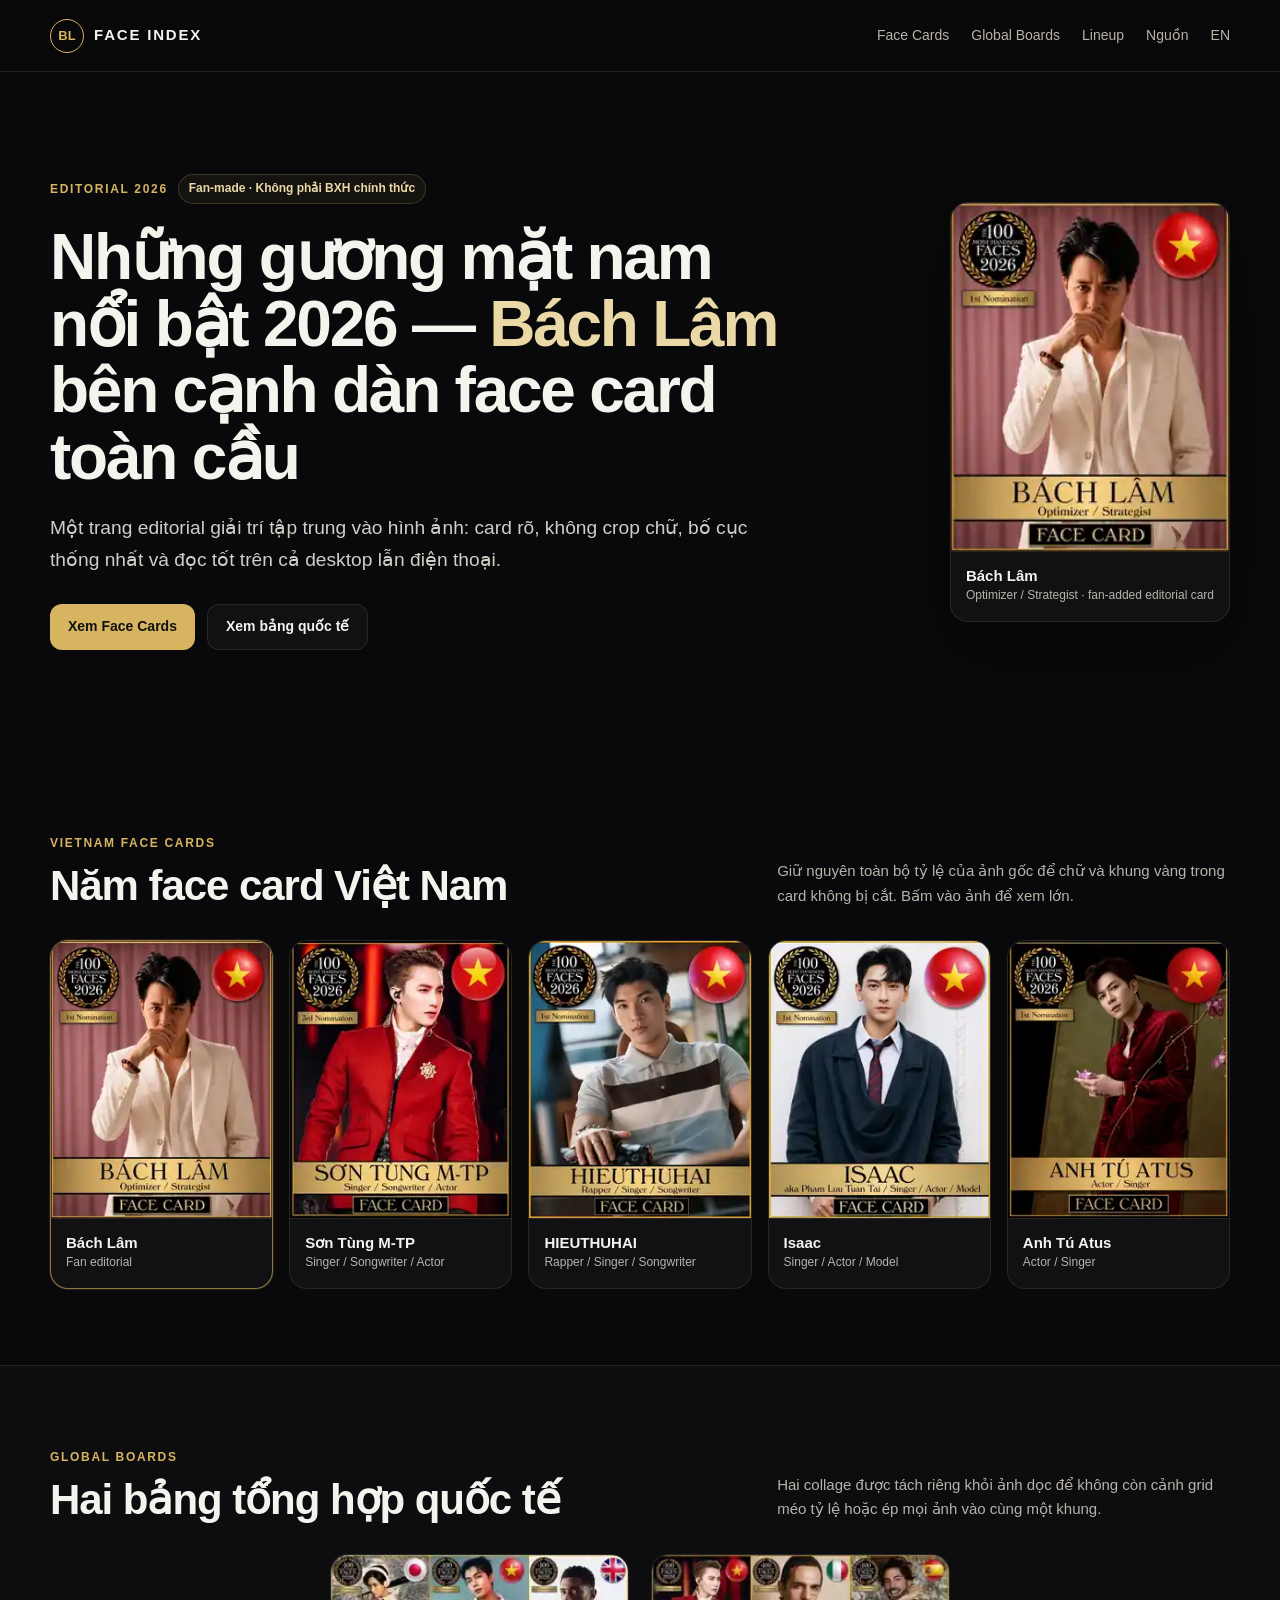
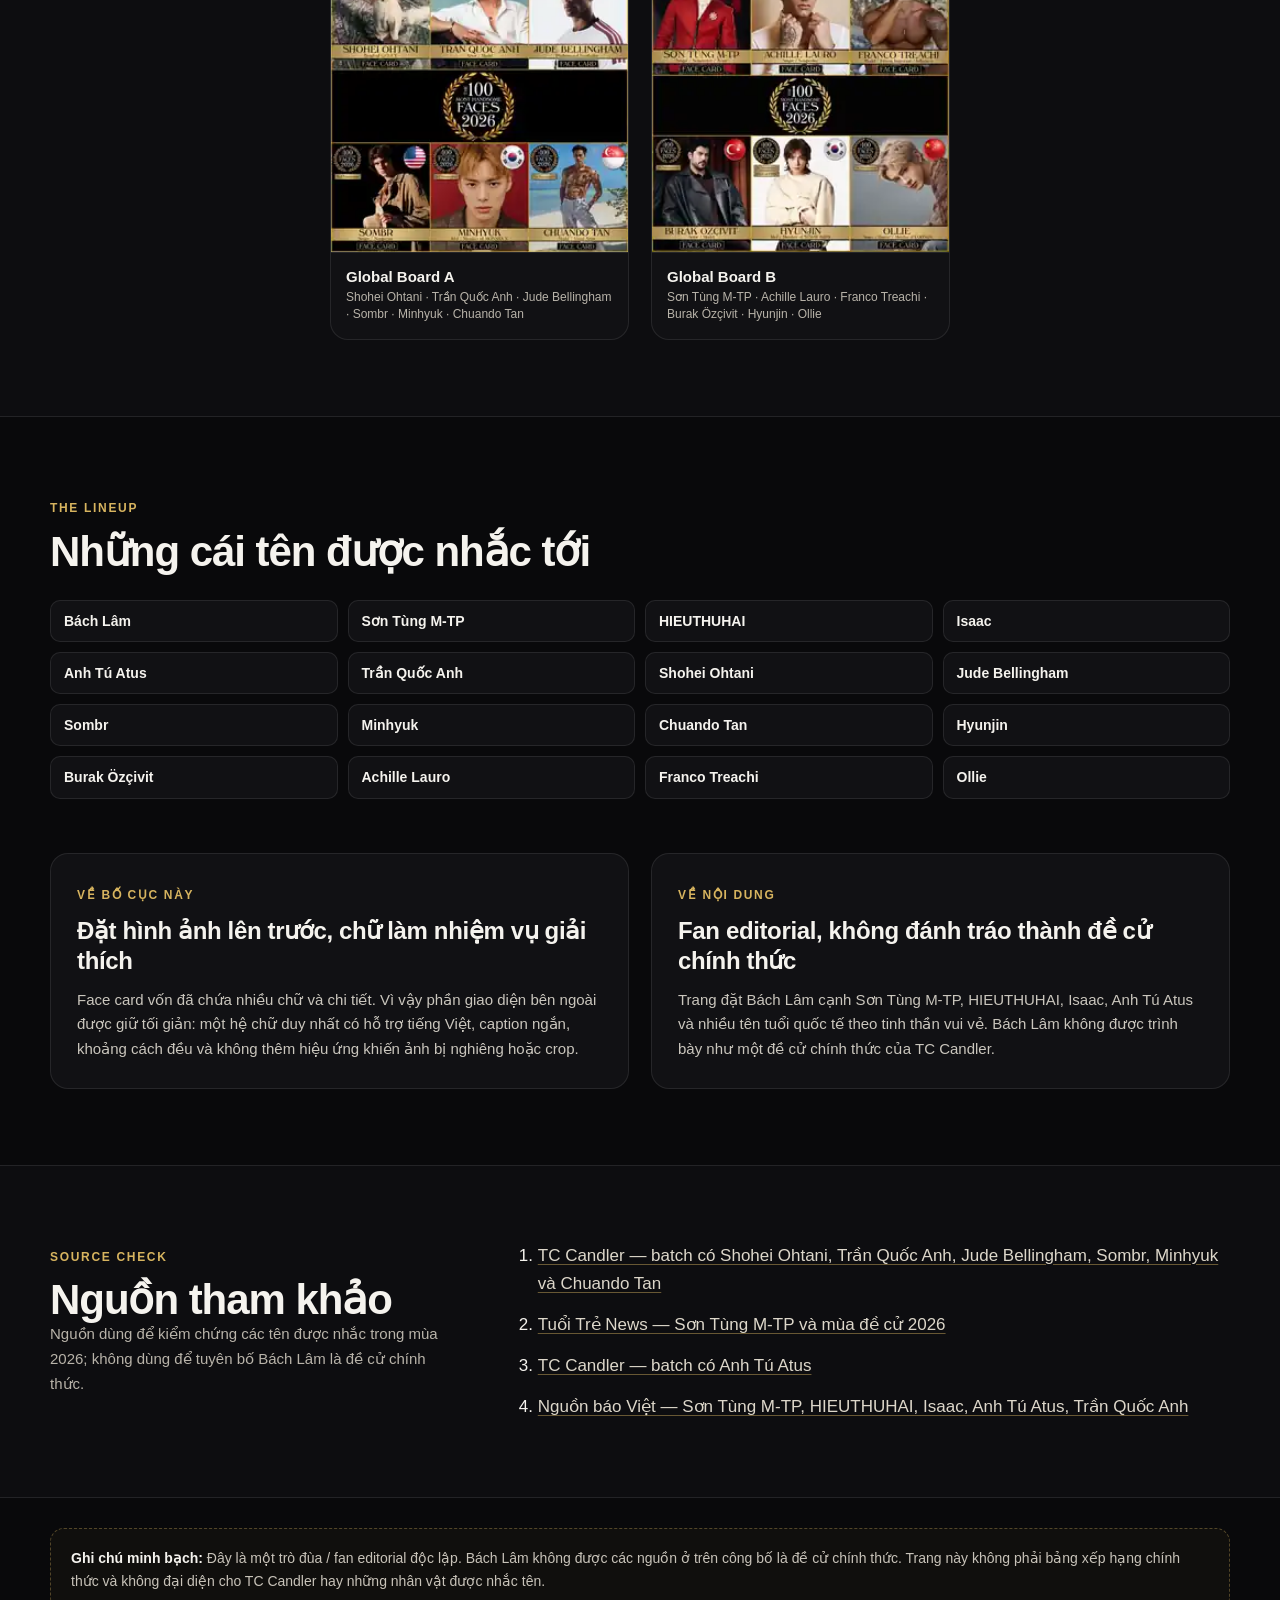
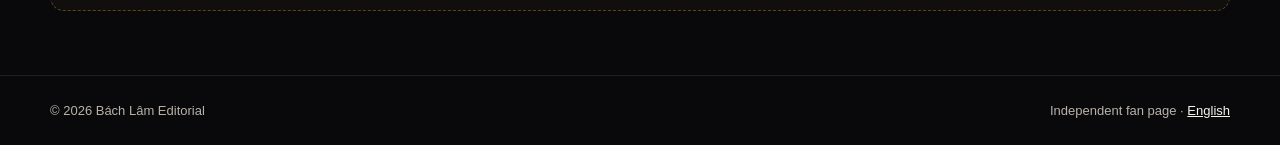
==== commit 95e3a950: "Rebuild Vietnamese UI UX and gallery" ====
--- a/index.html
+++ b/index.html
@@ -3,80 +3,215 @@
 <head>
   <meta charset="utf-8">
   <meta name="viewport" content="width=device-width,initial-scale=1,viewport-fit=cover">
-  <title>Top gương mặt nam nổi bật 2026: Sơn Tùng M-TP, HIEUTHUHAI, Isaac, Bách Lâm và lineup face card toàn cầu</title>
-  <meta name="description" content="Bài editorial giải trí về các gương mặt nam nổi bật 2026 với gallery face card thật: Bách Lâm, Sơn Tùng M-TP, HIEUTHUHAI, Isaac, Anh Tú Atus cùng nhiều tên tuổi quốc tế như Jude Bellingham, Shohei Ohtani, Hyunjin và Chuando Tan.">
+  <title>Top gương mặt nam nổi bật 2026: Sơn Tùng M-TP, HIEUTHUHAI, Isaac, Bách Lâm và dàn face card toàn cầu</title>
+  <meta name="description" content="Fan editorial 2026 với face card của Bách Lâm, Sơn Tùng M-TP, HIEUTHUHAI, Isaac, Anh Tú Atus và các bảng tổng hợp Shohei Ohtani, Jude Bellingham, Hyunjin, Chuando Tan cùng nhiều gương mặt nổi bật khác.">
   <meta name="keywords" content="người đẹp trai nhất thế giới 2026, top handsome faces 2026, most handsome faces 2026, Sơn Tùng M-TP, HIEUTHUHAI, Isaac, Anh Tú Atus, Trần Quốc Anh, Shohei Ohtani, Jude Bellingham, Hyunjin, Chuando Tan, Bách Lâm">
-  <meta name="author" content="Bách Lâm Editorial">
   <meta name="robots" content="index,follow,max-image-preview:large,max-snippet:-1,max-video-preview:-1">
-  <meta name="theme-color" content="#0a0a0d">
+  <meta name="theme-color" content="#0a0a0b">
   <link rel="canonical" href="https://kimbach91-prog.github.io/top-handsome-faces-2026/">
   <link rel="alternate" hreflang="vi" href="https://kimbach91-prog.github.io/top-handsome-faces-2026/">
   <link rel="alternate" hreflang="en" href="https://kimbach91-prog.github.io/top-handsome-faces-2026/en.html">
   <link rel="alternate" hreflang="x-default" href="https://kimbach91-prog.github.io/top-handsome-faces-2026/">
   <link rel="icon" href="favicon.svg" type="image/svg+xml">
-  <link rel="manifest" href="site.webmanifest">
-  <link rel="stylesheet" href="style.css">
+  <link rel="stylesheet" href="style.css?v=20260901-3">
   <meta property="og:type" content="article">
   <meta property="og:locale" content="vi_VN">
-  <meta property="og:title" content="Top gương mặt nam nổi bật 2026 — Bách Lâm đứng cạnh dàn face card toàn cầu">
-  <meta property="og:description" content="Gallery face card với các ảnh thật đã gắn vào bài: Sơn Tùng M-TP, HIEUTHUHAI, Isaac, Anh Tú Atus, nhiều tên tuổi quốc tế và Bách Lâm ở cùng lineup.">
+  <meta property="og:title" content="Top gương mặt nam nổi bật 2026 — Bách Lâm bên cạnh dàn face card toàn cầu">
+  <meta property="og:description" content="Bản editorial mới: bố cục đồng nhất, typography tiếng Việt chuẩn và gallery không crop card.">
   <meta property="og:url" content="https://kimbach91-prog.github.io/top-handsome-faces-2026/">
-  <meta property="og:image" content="https://kimbach91-prog.github.io/top-handsome-faces-2026/assets/bach-lam-card.jpg">
-  <meta property="og:image:alt" content="Bách Lâm trong face card fan-made trên nền tông vàng đen">
+  <meta property="og:image" content="https://kimbach91-prog.github.io/top-handsome-faces-2026/assets/bach-lam-card.webp">
+  <meta property="og:image:width" content="240">
+  <meta property="og:image:height" content="300">
   <meta name="twitter:card" content="summary_large_image">
-  <meta name="twitter:title" content="Top Handsome Faces 2026 — fan editorial cùng Bách Lâm">
-  <meta name="twitter:description" content="Một gallery face card đậm chất pop culture, có ảnh Bách Lâm và loạt gương mặt nổi bật 2026.">
-  <meta name="twitter:image" content="https://kimbach91-prog.github.io/top-handsome-faces-2026/assets/bach-lam-card.jpg">
+  <meta name="twitter:image" content="https://kimbach91-prog.github.io/top-handsome-faces-2026/assets/bach-lam-card.webp">
   <script type="application/ld+json">
-  {"@context":"https://schema.org","@type":"Article","headline":"Top gương mặt nam nổi bật 2026: Sơn Tùng M-TP, HIEUTHUHAI, Isaac, Bách Lâm và lineup face card toàn cầu","alternativeHeadline":"Most Handsome Faces 2026 — fan editorial","description":"Bài editorial giải trí tổng hợp các gương mặt nam nổi bật 2026 với gallery face card thật và phần Bách Lâm được thêm vào theo phong cách fan-made.","datePublished":"2026-09-01","dateModified":"2026-09-01","inLanguage":"vi-VN","genre":["Entertainment","Fan editorial","Satire"],"mainEntityOfPage":"https://kimbach91-prog.github.io/top-handsome-faces-2026/","image":["https://kimbach91-prog.github.io/top-handsome-faces-2026/assets/bach-lam-card.jpg","https://kimbach91-prog.github.io/top-handsome-faces-2026/assets/son-tung-mtp-card.jpg","https://kimbach91-prog.github.io/top-handsome-faces-2026/assets/hieuthuhai-card.jpg","https://kimbach91-prog.github.io/top-handsome-faces-2026/assets/isaac-card.jpg"],"author":{"@type":"Organization","name":"Bách Lâm Editorial"},"publisher":{"@type":"Organization","name":"Bách Lâm Editorial"},"about":[{"@type":"Person","name":"Bách Lâm"},{"@type":"Person","name":"Sơn Tùng M-TP"},{"@type":"Person","name":"HIEUTHUHAI"},{"@type":"Person","name":"Isaac (Phạm Lưu Tuấn Tài)"},{"@type":"Person","name":"Anh Tú Atus"},{"@type":"Person","name":"Trần Quốc Anh"},{"@type":"Person","name":"Shohei Ohtani"},{"@type":"Person","name":"Jude Bellingham"},{"@type":"Person","name":"Sombr"},{"@type":"Person","name":"Minhyuk (MONSTA X)"},{"@type":"Person","name":"Chuando Tan"},{"@type":"Person","name":"Hyunjin (Stray Kids)"},{"@type":"Person","name":"Burak Özçivit"},{"@type":"Person","name":"Achille Lauro"},{"@type":"Person","name":"Franco Treachi"},{"@type":"Person","name":"Ollie"}],"isBasedOn":["https://www.patreon.com/tccandler/posts/handsome-faces-163586600","https://news.tuoitre.vn/vietnamese-singer-son-tung-m-tp-receives-5th-nomination-for-tc-candler-list-103260312112722469.htm","https://www.patreon.com/posts/handsome-faces-155453232","https://phunuphapluat.nguoiduatin.vn/son-tung-m-tp-hieuthuhai-cung-dan-my-nam-viet-vao-de-cu-top-100-guong-mat-dep-trai-nhat-the-gioi-2026-a637096.html"]}
+  {
+    "@context":"https://schema.org",
+    "@type":"Article",
+    "headline":"Top gương mặt nam nổi bật 2026: Sơn Tùng M-TP, HIEUTHUHAI, Isaac, Bách Lâm và dàn face card toàn cầu",
+    "description":"Fan editorial 2026 về các gương mặt nam nổi bật, với Bách Lâm được thêm vào theo phong cách fan-made.",
+    "datePublished":"2026-09-01",
+    "dateModified":"2026-09-01",
+    "inLanguage":"vi-VN",
+    "genre":["Entertainment","Fan editorial","Satire"],
+    "mainEntityOfPage":"https://kimbach91-prog.github.io/top-handsome-faces-2026/",
+    "image":[
+      "https://kimbach91-prog.github.io/top-handsome-faces-2026/assets/bach-lam-card.webp",
+      "https://kimbach91-prog.github.io/top-handsome-faces-2026/assets/son-tung-mtp-card.webp",
+      "https://kimbach91-prog.github.io/top-handsome-faces-2026/assets/hieuthuhai-card.webp",
+      "https://kimbach91-prog.github.io/top-handsome-faces-2026/assets/isaac-card.webp"
+    ],
+    "author":{"@type":"Organization","name":"Bách Lâm Editorial"},
+    "publisher":{"@type":"Organization","name":"Bách Lâm Editorial"},
+    "about":[
+      {"@type":"Person","name":"Bách Lâm"},{"@type":"Person","name":"Sơn Tùng M-TP"},{"@type":"Person","name":"HIEUTHUHAI"},{"@type":"Person","name":"Isaac"},{"@type":"Person","name":"Anh Tú Atus"},{"@type":"Person","name":"Trần Quốc Anh"},{"@type":"Person","name":"Shohei Ohtani"},{"@type":"Person","name":"Jude Bellingham"},{"@type":"Person","name":"Sombr"},{"@type":"Person","name":"Minhyuk"},{"@type":"Person","name":"Chuando Tan"},{"@type":"Person","name":"Hyunjin"},{"@type":"Person","name":"Burak Özçivit"},{"@type":"Person","name":"Achille Lauro"},{"@type":"Person","name":"Franco Treachi"},{"@type":"Person","name":"Ollie"}
+    ]
+  }
   </script>
   <script type="application/ld+json">
-  {"@context":"https://schema.org","@type":"FAQPage","mainEntity":[{"@type":"Question","name":"Bách Lâm có nằm trong danh sách đề cử chính thức The 100 Most Handsome Faces of 2026 không?","acceptedAnswer":{"@type":"Answer","text":"Không. Trong trang này, Bách Lâm là nhân vật được thêm vào theo phong cách fan-made để giải trí; các đề cử chính thức của những nhân vật khác được dẫn nguồn riêng."}},{"@type":"Question","name":"Trang này có phải bảng xếp hạng chính thức của TC Candler không?","acceptedAnswer":{"@type":"Answer","text":"Không. Đây là một bài editorial độc lập, không đại diện và không liên kết với TC Candler."}}]}
+  {
+    "@context":"https://schema.org",
+    "@type":"FAQPage",
+    "mainEntity":[
+      {"@type":"Question","name":"Bách Lâm có phải đề cử chính thức của TC Candler năm 2026 không?","acceptedAnswer":{"@type":"Answer","text":"Không. Bách Lâm trong trang này là phần fan-made của một bài editorial giải trí."}},
+      {"@type":"Question","name":"Trang này có phải bảng xếp hạng chính thức The 100 Most Handsome Faces không?","acceptedAnswer":{"@type":"Answer","text":"Không. Đây là fan editorial độc lập, không đại diện TC Candler."}}
+    ]
+  }
   </script>
 </head>
 <body>
-  <a class="skip" href="#main">Bỏ qua đến nội dung</a>
-  <div class="progress" aria-hidden="true"><span id="progressBar"></span></div>
-  <header class="site-header">
-    <a class="brand" href="./" aria-label="Bách Lâm Editorial"><span>BL</span> FACE INDEX</a>
-    <nav aria-label="Điều hướng chính"><a href="#gallery">Gallery</a><a href="#lineup">Lineup</a><a href="#pairs">Bách Lâm ×</a><a href="#sources">Nguồn</a><a href="en.html" hreflang="en">EN</a></nav>
+  <a class="skip-link" href="#main">Đi tới nội dung chính</a>
+
+  <header class="topbar">
+    <div class="topbar-inner">
+      <a class="brand" href="./" aria-label="Face Index trang chủ"><span class="brand-mark">BL</span><span>FACE INDEX</span></a>
+      <nav class="nav" aria-label="Điều hướng chính">
+        <a href="#vietnam">Face Cards</a>
+        <a href="#global">Global Boards</a>
+        <a href="#lineup">Lineup</a>
+        <a href="#sources">Nguồn</a>
+        <a href="en.html" hreflang="en">EN</a>
+      </nav>
+    </div>
   </header>
+
   <main id="main">
-    <section class="hero">
+    <section class="hero shell">
       <div class="hero-copy">
-        <p class="eyebrow">WORLD FACE CULTURE · 2026</p>
-        <h1>Top gương mặt nam nổi bật 2026 — và <em>Bách Lâm</em> đứng cạnh dàn face card này</h1>
-        <p class="dek">Phiên bản mới gắn thẳng các ảnh face card đã được cung cấp vào bài: Bách Lâm, Sơn Tùng M‑TP, HIEUTHUHAI, Isaac, Anh Tú Atus cùng hai khung tổng hợp những gương mặt quốc tế nổi bật trong mùa 2026.</p>
-        <div class="chips"><span>Most Handsome Faces 2026</span><span>Face Card</span><span>Mỹ nam Việt 2026</span><span>Global lineup</span><span>Bách Lâm</span></div>
-        <div class="hero-actions"><a class="btn primary" href="#gallery">Xem toàn bộ ảnh</a><a class="btn ghost" href="#sources">Kiểm chứng đề cử</a></div>
-      </div>
-      <div class="hero-visuals">
-        <figure class="hero-card tilt-left"><img src="assets/bach-lam-card.jpg" width="1122" height="1402" alt="Face card Bách Lâm với dòng chữ Optimizer / Strategist" fetchpriority="high"><figcaption>Bách Lâm · Optimizer / Strategist · fan-added face card</figcaption></figure>
-        <div class="preview-stack" aria-label="Xem nhanh các thẻ hình khác trong bài"><img src="assets/son-tung-mtp-card.jpg" width="1080" height="1350" alt="Face card Sơn Tùng M-TP"><img src="assets/isaac-card.jpg" width="1080" height="1350" alt="Face card Isaac"><img src="assets/hieuthuhai-card.jpg" width="1080" height="1350" alt="Face card HIEUTHUHAI"><img src="assets/anh-tu-atus-card.jpg" width="1080" height="1350" alt="Face card Anh Tú Atus"><img src="assets/global-nominees-a.jpg" width="620" height="775" alt="Khung tổng hợp Shohei Ohtani, Trần Quốc Anh, Jude Bellingham, Sombr, Minhyuk và Chuando Tan"><img src="assets/global-nominees-b.jpg" width="1080" height="1350" alt="Khung tổng hợp Sơn Tùng M-TP, Achille Lauro, Franco Treachi, Burak Özçivit, Hyunjin và Ollie"></div>
-      </div>
-    </section>
-    <section class="intro prose"><p>Truy vấn kiểu “người đẹp trai nhất thế giới 2026” luôn vừa nghiêm túc vừa vui. Nó chạm vào fandom, thị hiếu đại chúng, văn hóa hình ảnh và cách mỗi người phản ứng với một gương mặt có thần thái riêng. Bản cập nhật này không chỉ viết về các cái tên ấy mà còn hiển thị trực tiếp các face card trong bài để trải nghiệm đọc giống một mini editorial hơn là một trang thuần text.</p><p>Các tên như Sơn Tùng M‑TP, HIEUTHUHAI, Isaac, Anh Tú Atus, Trần Quốc Anh, Shohei Ohtani, Jude Bellingham, Sombr, Minhyuk, Chuando Tan, Hyunjin, Burak Özçivit, Achille Lauro, Franco Treachi và Ollie được nhắc dựa trên các đợt đề cử và hình ảnh lan truyền của mùa 2026. Riêng Bách Lâm được thêm vào như một cú twist vui theo kiểu fan-made editorial.</p></section>
-    <section id="gallery" class="section-wrap">
-      <div class="section-head"><p class="eyebrow">FACE CARD GALLERY</p><h2>Các ảnh đã được gắn trực tiếp vào trang</h2><p>Gallery là tâm điểm của bản làm lại: vừa có ảnh đơn, vừa có khung tổng hợp nhiều tên tuổi quốc tế và Việt Nam.</p></div>
-      <div class="gallery-grid">
-        <figure class="gallery-item card-portrait featured"><img src="assets/bach-lam-card.jpg" width="1122" height="1402" alt="Face card Bách Lâm trên nền rèm tím, mặc suit trắng"><figcaption><strong>Bách Lâm</strong><span>Face card fan-made · Optimizer / Strategist</span></figcaption></figure>
-        <figure class="gallery-item card-portrait"><img src="assets/son-tung-mtp-card.jpg" width="1080" height="1350" alt="Face card Sơn Tùng M-TP mặc áo đỏ"><figcaption><strong>Sơn Tùng M‑TP</strong><span>Singer / Songwriter / Actor</span></figcaption></figure>
-        <figure class="gallery-item card-portrait"><img src="assets/isaac-card.jpg" width="1080" height="1350" alt="Face card Isaac aka Phạm Lưu Tuấn Tài"><figcaption><strong>Isaac</strong><span>Singer / Actor / Model</span></figcaption></figure>
-        <figure class="gallery-item card-portrait"><img src="assets/hieuthuhai-card.jpg" width="1080" height="1350" alt="Face card HIEUTHUHAI"><figcaption><strong>HIEUTHUHAI</strong><span>Rapper / Singer / Songwriter</span></figcaption></figure>
-        <figure class="gallery-item card-portrait"><img src="assets/anh-tu-atus-card.jpg" width="1080" height="1350" alt="Face card Anh Tú Atus"><figcaption><strong>Anh Tú Atus</strong><span>Actor / Singer</span></figcaption></figure>
-        <figure class="gallery-item collage wide"><img src="assets/global-nominees-a.jpg" width="620" height="775" alt="Khung tổng hợp Shohei Ohtani, Trần Quốc Anh, Jude Bellingham, Sombr, Minhyuk và Chuando Tan"><figcaption><strong>Global lineup A</strong><span>Shohei Ohtani · Trần Quốc Anh · Jude Bellingham · Sombr · Minhyuk · Chuando Tan</span></figcaption></figure>
-        <figure class="gallery-item collage wide"><img src="assets/global-nominees-b.jpg" width="1080" height="1350" alt="Khung tổng hợp Sơn Tùng M-TP, Achille Lauro, Franco Treachi, Burak Özçivit, Hyunjin và Ollie"><figcaption><strong>Global lineup B</strong><span>Sơn Tùng M‑TP · Achille Lauro · Franco Treachi · Burak Özçivit · Hyunjin · Ollie</span></figcaption></figure>
-      </div>
-    </section>
-    <section id="lineup" class="section-wrap lineup-block"><div class="section-head"><p class="eyebrow">THE LINEUP</p><h2>Lineup tên tuổi được nhắc trong bài</h2><p>Editorial lineup, không phải bảng xếp hạng chính thức từ 1 đến 16.</p></div><div class="lineup-grid"><article class="mini-card"><span>Việt Nam</span><h3>Bách Lâm</h3><p>Optimizer / Strategist</p></article><article class="mini-card"><span>Việt Nam</span><h3>Sơn Tùng M‑TP</h3><p>Singer / Songwriter / Actor</p></article><article class="mini-card"><span>Việt Nam</span><h3>HIEUTHUHAI</h3><p>Rapper / Singer / Songwriter</p></article><article class="mini-card"><span>Việt Nam</span><h3>Isaac</h3><p>Singer / Actor / Model</p></article><article class="mini-card"><span>Việt Nam</span><h3>Anh Tú Atus</h3><p>Actor / Singer</p></article><article class="mini-card"><span>Việt Nam</span><h3>Trần Quốc Anh</h3><p>Actor / Model</p></article><article class="mini-card"><span>Nhật Bản</span><h3>Shohei Ohtani</h3><p>Baseball star</p></article><article class="mini-card"><span>Anh</span><h3>Jude Bellingham</h3><p>Professional footballer</p></article><article class="mini-card"><span>Mỹ</span><h3>Sombr</h3><p>Singer / Songwriter</p></article><article class="mini-card"><span>Hàn Quốc</span><h3>Minhyuk</h3><p>Idol / Singer</p></article><article class="mini-card"><span>Singapore</span><h3>Chuando Tan</h3><p>Model / Visual artist</p></article><article class="mini-card"><span>Hàn Quốc</span><h3>Hyunjin</h3><p>Idol / Performer</p></article><article class="mini-card"><span>Thổ Nhĩ Kỳ</span><h3>Burak Özçivit</h3><p>Actor / Model</p></article><article class="mini-card"><span>Ý</span><h3>Achille Lauro</h3><p>Singer / Songwriter</p></article><article class="mini-card"><span>Tây Ban Nha</span><h3>Franco Treachi</h3><p>Model / Fitness instructor / Influencer</p></article><article class="mini-card"><span>Trung Quốc</span><h3>Ollie</h3><p>Singer / Dancer</p></article></div></section>
-    <section class="quote-band"><p>Không chỉ nói “Bách Lâm đứng cạnh các tên này” — bản làm lại cho thấy điều đó bằng ảnh thật, giúp bài nhìn giống một editorial face card hoàn chỉnh hơn.</p></section>
-    <section id="pairs" class="section-wrap"><div class="section-head"><p class="eyebrow">BÁCH LÂM ×</p><h2>Khi đặt Bách Lâm cạnh từng nhóm sức hút</h2><p>Editorial interpretation, không phải điểm số nhan sắc.</p></div><div class="pairs-grid"><article class="pair"><div class="pair-kicker">BÁCH LÂM × SƠN TÙNG M‑TP</div><h3>Hào quang sân khấu gặp tư duy chiến lược</h3><p>Sơn Tùng M‑TP đại diện cho sức hút pop star mạnh về hình ảnh lẫn độ nhận diện. Đặt cạnh Bách Lâm tạo ra đối sánh giữa khí chất ngôi sao và cá tính “optimizer”.</p></article><article class="pair"><div class="pair-kicker">BÁCH LÂM × HIEUTHUHAI</div><h3>Cool effortless đối diện kiểu nghiêm sắc lạnh</h3><p>HIEUTHUHAI mang vẻ hiện đại, dễ tiếp cận, có chất lifestyle rõ nét. Bách Lâm lại nghiêng sang vibe hoạch định, tập trung và có phần quyền lực hơn.</p></article><article class="pair"><div class="pair-kicker">BÁCH LÂM × ISAAC</div><h3>Chuẩn chỉ, sạch sẽ, mang hơi hướng idol cổ điển</h3><p>Isaac cho cảm giác chỉn chu, lịch lãm. Cạnh đó, Bách Lâm xuất hiện như một biến thể chững chạc, nhấn vào ý niệm chiến lược và kiểm soát.</p></article><article class="pair"><div class="pair-kicker">BÁCH LÂM × ANH TÚ ATUS</div><h3>Điện ảnh nhẹ nhàng và nét sâu hơn</h3><p>Anh Tú Atus có khí chất romantic, mềm và có chiều sâu thị giác. Bách Lâm đặt bên cạnh như một điểm neo thiên về cường độ và ý chí.</p></article><article class="pair"><div class="pair-kicker">BÁCH LÂM × TRẦN QUỐC ANH / JUDE / SHOHEI</div><h3>So cùng nhóm global sports & screen presence</h3><p>Trần Quốc Anh, Jude Bellingham và Shohei Ohtani đại diện cho ba kiểu nam tính rất khác nhau. Bách Lâm được chèn vào cùng vũ trụ ấy để tăng chất “what if”.</p></article><article class="pair"><div class="pair-kicker">BÁCH LÂM × HYUNJIN / MINHYUK / OLLIE</div><h3>Gặp hệ idol performance-driven</h3><p>Nhóm này mang ngôn ngữ cơ thể, nhịp điệu và visual idol mạnh. Bách Lâm tạo tương phản bằng tinh thần strategist.</p></article><article class="pair"><div class="pair-kicker">BÁCH LÂM × CHUANDO TAN / BURAK / FRANCO</div><h3>Trưởng thành, nam tính, giàu độ chụp hình</h3><p>Chuando Tan, Burak Özçivit và Franco Treachi đại diện cho vẻ trưởng thành và photogenic. Bách Lâm khi đứng cạnh họ khiến bài có sắc thái fashion editorial rõ hơn.</p></article><article class="pair"><div class="pair-kicker">BÁCH LÂM × TOÀN BỘ LINEUP</div><h3>Một cú đùa có cấu trúc</h3><p>Trang không khẳng định Bách Lâm là đề cử thật. Nó chỉ đặt Bách Lâm vào giữa một lineup nổi tiếng để người xem vừa bật cười, vừa thấy bố cục đẹp và đủ ngữ cảnh.</p></article></div></section>
-    <section class="section-wrap split"><div><p class="eyebrow">WHY IT SEARCHES WELL</p><h2>SEO mạnh nhưng không tung tin giả</h2></div><div class="prose compact"><p>Trang dùng HTML ngữ nghĩa, ảnh thật có alt text, Open Graph, Twitter Card, canonical, hreflang, sitemap, robots.txt, Article Schema và FAQ Schema.</p><p>Disclaimer vẫn rõ ràng: đây là fan editorial / trò đùa. Bách Lâm không được khai báo là đề cử chính thức của TC Candler.</p></div></section>
-    <section id="sources" class="section-wrap sources"><div class="section-head"><p class="eyebrow">SOURCE CHECK</p><h2>Nguồn kiểm chứng cho phần đề cử 2026</h2><p>Các link dùng để xác minh những nhân vật thật được nhắc tới trong mùa đề cử; Bách Lâm không được gán là đề cử chính thức từ các nguồn này.</p></div><ol><li><a href="https://www.patreon.com/tccandler/posts/handsome-faces-163586600" rel="noopener noreferrer">TC Candler — nhóm Shohei Ohtani / Trần Quốc Anh / Jude Bellingham / Sombr / Minhyuk / Chuando Tan</a></li><li><a href="https://news.tuoitre.vn/vietnamese-singer-son-tung-m-tp-receives-5th-nomination-for-tc-candler-list-103260312112722469.htm" rel="noopener noreferrer">Tuổi Trẻ News — Sơn Tùng M‑TP và mùa đề cử 2026</a></li><li><a href="https://www.patreon.com/posts/handsome-faces-155453232" rel="noopener noreferrer">TC Candler — nhóm đề cử có Anh Tú Atus</a></li><li><a href="https://phunuphapluat.nguoiduatin.vn/son-tung-m-tp-hieuthuhai-cung-dan-my-nam-viet-vao-de-cu-top-100-guong-mat-dep-trai-nhat-the-gioi-2026-a637096.html" rel="noopener noreferrer">Nguồn báo Việt — Sơn Tùng M‑TP, HIEUTHUHAI, Anh Tú Atus, Isaac, Trần Quốc Anh</a></li></ol></section>
-    <section class="section-wrap faq"><div class="section-head"><p class="eyebrow">FAQ</p><h2>Hai câu để khỏi hiểu nhầm</h2></div><details><summary>Bách Lâm có được TC Candler đề cử chính thức không?</summary><p>Không. Bách Lâm trong trang này là nhân vật fan-made/editorial.</p></details><details><summary>Đây có phải bảng xếp hạng “100 Most Handsome Faces” chính thức không?</summary><p>Không. Đây là một trang editorial độc lập, chỉ dùng để bình luận và trình bày hình ảnh theo hướng giải trí.</p></details></section>
-    <aside class="disclaimer"><p><strong>Nói rõ để khỏi hiểu nhầm 😄</strong> Đây là một trò đùa / fan editorial. Bách Lâm không phải nhân vật được các nguồn TC Candler ở trên công bố đề cử. Việc đặt Bách Lâm cạnh Sơn Tùng M‑TP, HIEUTHUHAI, Isaac, Anh Tú Atus, Trần Quốc Anh, Shohei Ohtani, Jude Bellingham, Sombr, Minhyuk, Chuando Tan, Hyunjin, Burak Özçivit, Achille Lauro, Franco Treachi và Ollie chỉ nhằm mục đích giải trí.</p></aside>
+        <div class="meta-row">
+          <span class="eyebrow">EDITORIAL 2026</span>
+          <span class="status-pill">Fan-made · Không phải BXH chính thức</span>
+        </div>
+        <h1>Những gương mặt nam nổi bật 2026 — <span>Bách Lâm</span> bên cạnh dàn face card toàn cầu</h1>
+        <p class="hero-lead">Một trang editorial giải trí tập trung vào hình ảnh: card rõ, không crop chữ, bố cục thống nhất và đọc tốt trên cả desktop lẫn điện thoại.</p>
+        <div class="hero-actions">
+          <a class="button button-primary" href="#vietnam">Xem Face Cards</a>
+          <a class="button button-secondary" href="#global">Xem bảng quốc tế</a>
+        </div>
+      </div>
+      <figure class="hero-media card-frame">
+        <button class="image-open" type="button" data-full="assets/bach-lam-card.webp" aria-label="Mở ảnh Bách Lâm kích thước lớn">
+          <img src="assets/bach-lam-card.webp" width="240" height="300" alt="Face card Bách Lâm, Optimizer và Strategist" fetchpriority="high">
+        </button>
+        <figcaption><strong>Bách Lâm</strong><span>Optimizer / Strategist · fan-added editorial card</span></figcaption>
+      </figure>
+    </section>
+
+    <section id="vietnam" class="section shell">
+      <div class="section-heading">
+        <div><span class="eyebrow">VIETNAM FACE CARDS</span><h2>Năm face card Việt Nam</h2></div>
+        <p>Giữ nguyên toàn bộ tỷ lệ của ảnh gốc để chữ và khung vàng trong card không bị cắt. Bấm vào ảnh để xem lớn.</p>
+      </div>
+
+      <div class="portrait-grid">
+        <figure class="face-card is-featured">
+          <button class="image-open" type="button" data-full="assets/bach-lam-card.webp" aria-label="Mở face card Bách Lâm">
+            <img src="assets/bach-lam-card.webp" width="240" height="300" loading="lazy" alt="Face card Bách Lâm">
+          </button>
+          <figcaption><strong>Bách Lâm</strong><span>Fan editorial</span></figcaption>
+        </figure>
+        <figure class="face-card">
+          <button class="image-open" type="button" data-full="assets/son-tung-mtp-card.webp" aria-label="Mở face card Sơn Tùng M-TP">
+            <img src="assets/son-tung-mtp-card.webp" width="240" height="300" loading="lazy" alt="Face card Sơn Tùng M-TP">
+          </button>
+          <figcaption><strong>Sơn Tùng M‑TP</strong><span>Singer / Songwriter / Actor</span></figcaption>
+        </figure>
+        <figure class="face-card">
+          <button class="image-open" type="button" data-full="assets/hieuthuhai-card.webp" aria-label="Mở face card HIEUTHUHAI">
+            <img src="assets/hieuthuhai-card.webp" width="240" height="300" loading="lazy" alt="Face card HIEUTHUHAI">
+          </button>
+          <figcaption><strong>HIEUTHUHAI</strong><span>Rapper / Singer / Songwriter</span></figcaption>
+        </figure>
+        <figure class="face-card">
+          <button class="image-open" type="button" data-full="assets/isaac-card.webp" aria-label="Mở face card Isaac">
+            <img src="assets/isaac-card.webp" width="240" height="300" loading="lazy" alt="Face card Isaac, Phạm Lưu Tuấn Tài">
+          </button>
+          <figcaption><strong>Isaac</strong><span>Singer / Actor / Model</span></figcaption>
+        </figure>
+        <figure class="face-card">
+          <button class="image-open" type="button" data-full="assets/anh-tu-atus-card.webp" aria-label="Mở face card Anh Tú Atus">
+            <img src="assets/anh-tu-atus-card.webp" width="240" height="300" loading="lazy" alt="Face card Anh Tú Atus">
+          </button>
+          <figcaption><strong>Anh Tú Atus</strong><span>Actor / Singer</span></figcaption>
+        </figure>
+      </div>
+    </section>
+
+    <section id="global" class="section section-alt">
+      <div class="shell">
+        <div class="section-heading">
+          <div><span class="eyebrow">GLOBAL BOARDS</span><h2>Hai bảng tổng hợp quốc tế</h2></div>
+          <p>Hai collage được tách riêng khỏi ảnh dọc để không còn cảnh grid méo tỷ lệ hoặc ép mọi ảnh vào cùng một khung.</p>
+        </div>
+        <div class="board-grid">
+          <figure class="board-card">
+            <button class="image-open" type="button" data-full="assets/global-nominees-a.webp" aria-label="Mở bảng tổng hợp A">
+              <img src="assets/global-nominees-a.webp" width="270" height="270" loading="lazy" alt="Bảng Shohei Ohtani, Trần Quốc Anh, Jude Bellingham, Sombr, Minhyuk và Chuando Tan">
+            </button>
+            <figcaption><strong>Global Board A</strong><span>Shohei Ohtani · Trần Quốc Anh · Jude Bellingham · Sombr · Minhyuk · Chuando Tan</span></figcaption>
+          </figure>
+          <figure class="board-card">
+            <button class="image-open" type="button" data-full="assets/global-nominees-b.webp" aria-label="Mở bảng tổng hợp B">
+              <img src="assets/global-nominees-b.webp" width="270" height="270" loading="lazy" alt="Bảng Sơn Tùng M-TP, Achille Lauro, Franco Treachi, Burak Özçivit, Hyunjin và Ollie">
+            </button>
+            <figcaption><strong>Global Board B</strong><span>Sơn Tùng M‑TP · Achille Lauro · Franco Treachi · Burak Özçivit · Hyunjin · Ollie</span></figcaption>
+          </figure>
+        </div>
+      </div>
+    </section>
+
+    <section id="lineup" class="section shell">
+      <div class="section-heading compact-heading">
+        <div><span class="eyebrow">THE LINEUP</span><h2>Những cái tên được nhắc tới</h2></div>
+      </div>
+      <div class="name-grid" aria-label="Danh sách tên">
+        <span>Bách Lâm</span><span>Sơn Tùng M‑TP</span><span>HIEUTHUHAI</span><span>Isaac</span><span>Anh Tú Atus</span><span>Trần Quốc Anh</span><span>Shohei Ohtani</span><span>Jude Bellingham</span><span>Sombr</span><span>Minhyuk</span><span>Chuando Tan</span><span>Hyunjin</span><span>Burak Özçivit</span><span>Achille Lauro</span><span>Franco Treachi</span><span>Ollie</span>
+      </div>
+
+      <div class="editorial-grid">
+        <article>
+          <span class="eyebrow">VỀ BỐ CỤC NÀY</span>
+          <h3>Đặt hình ảnh lên trước, chữ làm nhiệm vụ giải thích</h3>
+          <p>Face card vốn đã chứa nhiều chữ và chi tiết. Vì vậy phần giao diện bên ngoài được giữ tối giản: một hệ chữ duy nhất có hỗ trợ tiếng Việt, caption ngắn, khoảng cách đều và không thêm hiệu ứng khiến ảnh bị nghiêng hoặc crop.</p>
+        </article>
+        <article>
+          <span class="eyebrow">VỀ NỘI DUNG</span>
+          <h3>Fan editorial, không đánh tráo thành đề cử chính thức</h3>
+          <p>Trang đặt Bách Lâm cạnh Sơn Tùng M‑TP, HIEUTHUHAI, Isaac, Anh Tú Atus và nhiều tên tuổi quốc tế theo tinh thần vui vẻ. Bách Lâm không được trình bày như một đề cử chính thức của TC Candler.</p>
+        </article>
+      </div>
+    </section>
+
+    <section id="sources" class="section section-alt">
+      <div class="shell sources-grid">
+        <div>
+          <span class="eyebrow">SOURCE CHECK</span>
+          <h2>Nguồn tham khảo</h2>
+          <p class="muted">Nguồn dùng để kiểm chứng các tên được nhắc trong mùa 2026; không dùng để tuyên bố Bách Lâm là đề cử chính thức.</p>
+        </div>
+        <ol class="source-list">
+          <li><a href="https://www.patreon.com/tccandler/posts/handsome-faces-163586600" rel="noopener noreferrer">TC Candler — batch có Shohei Ohtani, Trần Quốc Anh, Jude Bellingham, Sombr, Minhyuk và Chuando Tan</a></li>
+          <li><a href="https://news.tuoitre.vn/vietnamese-singer-son-tung-m-tp-receives-5th-nomination-for-tc-candler-list-103260312112722469.htm" rel="noopener noreferrer">Tuổi Trẻ News — Sơn Tùng M‑TP và mùa đề cử 2026</a></li>
+          <li><a href="https://www.patreon.com/posts/handsome-faces-155453232" rel="noopener noreferrer">TC Candler — batch có Anh Tú Atus</a></li>
+          <li><a href="https://phunuphapluat.nguoiduatin.vn/son-tung-m-tp-hieuthuhai-cung-dan-my-nam-viet-vao-de-cu-top-100-guong-mat-dep-trai-nhat-the-gioi-2026-a637096.html" rel="noopener noreferrer">Nguồn báo Việt — Sơn Tùng M‑TP, HIEUTHUHAI, Isaac, Anh Tú Atus, Trần Quốc Anh</a></li>
+        </ol>
+      </div>
+    </section>
+
+    <aside class="disclaimer shell">
+      <strong>Ghi chú minh bạch:</strong> Đây là một trò đùa / fan editorial độc lập. Bách Lâm không được các nguồn ở trên công bố là đề cử chính thức. Trang này không phải bảng xếp hạng chính thức và không đại diện cho TC Candler hay những nhân vật được nhắc tên.
+    </aside>
   </main>
-  <footer><p>© 2026 Bách Lâm Editorial · Independent fan page.</p><p><a href="en.html">English version</a> · <a href="sitemap.xml">Sitemap</a> · <a href="llms.txt">LLMs context</a></p></footer>
-  <script src="script.js" defer></script>
+
+  <footer class="footer">
+    <div class="shell footer-inner"><span>© 2026 Bách Lâm Editorial</span><span>Independent fan page · <a href="en.html">English</a></span></div>
+  </footer>
+
+  <dialog class="lightbox" id="lightbox" aria-label="Xem ảnh lớn">
+    <button class="lightbox-close" type="button" aria-label="Đóng ảnh">×</button>
+    <img id="lightboxImage" alt="">
+  </dialog>
+
+  <script src="script.js?v=20260901-3" defer></script>
 </body>
-</html>+</html>
--- a/style.css
+++ b/style.css
@@ -1 +1,54 @@
-:root{--bg:#09090b;--panel:#111116;--panel2:#17171d;--text:#f5f2e8;--muted:#b9b3a4;--gold:#d8b45d;--gold2:#f1d88c;--line:rgba(216,180,93,.24);--max:1180px}*{box-sizing:border-box}html{scroll-behavior:smooth}body{margin:0;background:radial-gradient(circle at 70% 0,#251015 0,transparent 32rem),var(--bg);color:var(--text);font:16px/1.7 Inter,ui-sans-serif,system-ui,-apple-system,BlinkMacSystemFont,"Segoe UI",sans-serif}.skip{position:absolute;left:-9999px}.skip:focus{left:1rem;top:1rem;z-index:99;background:#fff;color:#000;padding:.7rem 1rem}.progress{height:3px;position:fixed;top:0;left:0;right:0;z-index:100}.progress span{display:block;height:100%;width:0;background:linear-gradient(90deg,var(--gold),var(--gold2))}.site-header{position:sticky;top:0;z-index:50;display:flex;justify-content:space-between;align-items:center;gap:2rem;padding:1rem max(1rem,calc((100vw - var(--max))/2));background:rgba(9,9,11,.82);backdrop-filter:blur(16px);border-bottom:1px solid var(--line)}.brand{color:var(--text);text-decoration:none;font-weight:800;letter-spacing:.08em}.brand span{display:inline-grid;place-items:center;width:2.2rem;height:2.2rem;margin-right:.55rem;border:1px solid var(--gold);border-radius:50%;color:var(--gold)}nav{display:flex;gap:1rem;flex-wrap:wrap}nav a,footer a{color:var(--muted);text-decoration:none}nav a:hover,footer a:hover{color:var(--gold2)}main{overflow:hidden}.hero{max-width:var(--max);margin:auto;padding:5.5rem 1.2rem 3rem;display:grid;grid-template-columns:1.12fr .88fr;gap:3.5rem;align-items:center}.eyebrow{margin:0 0 .8rem;color:var(--gold);font-size:.78rem;font-weight:800;letter-spacing:.16em;text-transform:uppercase}.hero h1,.section-head h2,.split h2,.faq h2{font-family:Georgia,"Times New Roman",serif;line-height:1.02;margin:.25rem 0 1.25rem}.hero h1{font-size:clamp(2.8rem,6.7vw,6.7rem);letter-spacing:-.045em}.hero h1 em{color:var(--gold2);font-style:normal}.dek{max-width:65ch;font-size:1.14rem;color:#d4cec1}.chips{display:flex;flex-wrap:wrap;gap:.6rem;margin:1.5rem 0}.chips span{border:1px solid var(--line);background:rgba(216,180,93,.06);color:#dfd7c6;padding:.45rem .7rem;border-radius:999px;font-size:.84rem}.hero-actions{display:flex;gap:.75rem;flex-wrap:wrap;margin-top:1.5rem}.btn{display:inline-flex;text-decoration:none;padding:.8rem 1rem;border-radius:.65rem;font-weight:700}.primary{background:var(--gold);color:#12100b}.ghost{border:1px solid var(--line);color:var(--text)}.hero-card{margin:0;border:1px solid var(--line);border-radius:1.2rem;overflow:hidden;background:var(--panel);box-shadow:0 25px 80px rgba(0,0,0,.45);transform:rotate(1deg)}.hero-card img{width:100%;height:auto;display:block;aspect-ratio:4/5;object-fit:cover}.hero-card figcaption{padding:.85rem 1rem;color:var(--muted);font-size:.85rem;border-top:1px solid var(--line)}.prose{max-width:850px;margin:0 auto;padding:2rem 1.2rem;color:#d7d1c3;font-size:1.08rem}.prose p:first-child:first-letter{float:left;font:4.5rem/3.6rem Georgia,serif;color:var(--gold);padding-right:.45rem}.section-wrap{max-width:var(--max);margin:0 auto;padding:5rem 1.2rem}.section-head{max-width:820px;margin-bottom:2rem}.section-head h2,.split h2,.faq h2{font-size:clamp(2.2rem,4.5vw,4.7rem);letter-spacing:-.03em}.section-head>p:last-child{color:var(--muted)}.name-grid{display:grid;grid-template-columns:repeat(4,1fr);gap:1rem}.name-card{min-height:180px;padding:1.35rem;border:1px solid var(--line);border-radius:1rem;background:linear-gradient(145deg,rgba(216,180,93,.09),transparent 55%),var(--panel);position:relative;overflow:hidden}.name-card:after{content:"";position:absolute;width:120px;height:120px;right:-55px;bottom:-55px;border:1px solid rgba(216,180,93,.15);border-radius:50%}.name-card>span{color:var(--gold);font-size:.74rem;text-transform:uppercase;letter-spacing:.11em}.name-card h3{font-family:Georgia,serif;font-size:1.55rem;line-height:1.1;margin:1.8rem 0 .5rem}.name-card p{margin:0;color:var(--muted);font-size:.9rem}.quote-band{margin:1rem 0;padding:5rem 1.2rem;background:linear-gradient(100deg,#140a0c,#301015 50%,#100b0d);border-block:1px solid var(--line)}.quote-band p{max-width:1050px;margin:auto;font:clamp(2rem,4.7vw,4.5rem)/1.1 Georgia,serif;color:#f1e5ce}.pairs-grid{display:grid;grid-template-columns:repeat(2,1fr);gap:1rem}.pair{padding:1.5rem;border-top:1px solid var(--line);background:linear-gradient(180deg,rgba(255,255,255,.012),transparent)}.pair>div{color:var(--gold);font-size:.72rem;font-weight:800;letter-spacing:.11em}.pair h3{font:2rem/1.1 Georgia,serif;margin:.55rem 0 1rem}.pair p{margin:0;color:#cfc8ba}.split{display:grid;grid-template-columns:.9fr 1.1fr;gap:4rem;align-items:start}.sources ol{margin:0;padding-left:1.2rem;display:grid;gap:.85rem}.sources a{color:#ecdba9;text-decoration-thickness:1px;text-underline-offset:.2em}.faq details{border-top:1px solid var(--line);padding:1rem 0}.faq details:last-child{border-bottom:1px solid var(--line)}.faq summary{cursor:pointer;font-weight:750}.faq details p{color:var(--muted)}.disclaimer{max-width:var(--max);margin:2rem auto 5rem;padding:1.35rem 1.5rem;border:1px dashed rgba(255,255,255,.2);border-radius:1rem;background:#111;color:#c8c4bc;font-size:.92rem}.disclaimer strong{color:#fff}footer{border-top:1px solid var(--line);padding:2rem max(1rem,calc((100vw - var(--max))/2));display:flex;justify-content:space-between;gap:1rem;flex-wrap:wrap;color:var(--muted);font-size:.9rem}@media(max-width:900px){.hero{grid-template-columns:1fr;padding-top:3rem}.hero-card{max-width:650px}.name-grid{grid-template-columns:repeat(2,1fr)}.pairs-grid,.split{grid-template-columns:1fr}.split{gap:1rem}}@media(max-width:560px){.site-header{align-items:flex-start}.site-header nav{font-size:.84rem}.hero h1{font-size:clamp(2.5rem,15vw,4.3rem)}.name-grid,.pairs-grid{grid-template-columns:1fr}.section-wrap{padding-top:3.7rem}.quote-band{padding:3.2rem 1.2rem}}@media(prefers-reduced-motion:reduce){html{scroll-behavior:auto}}
+:root{
+  --bg:#09090b;
+  --surface:#111114;
+  --surface-2:#17171b;
+  --text:#f5f3ee;
+  --muted:#b8b3a9;
+  --gold:#d7b45f;
+  --gold-soft:#ead9a6;
+  --line:rgba(215,180,95,.22);
+  --line-soft:rgba(255,255,255,.09);
+  --radius:18px;
+  --shell:1180px;
+  --font:"Segoe UI Variable","Segoe UI","Noto Sans","Helvetica Neue",Arial,sans-serif;
+}
+*{box-sizing:border-box}
+html{scroll-behavior:smooth;scroll-padding-top:88px}
+body{margin:0;background:var(--bg);color:var(--text);font-family:var(--font);font-size:17px;line-height:1.65;-webkit-font-smoothing:antialiased;text-rendering:optimizeLegibility}
+button,input,textarea,select{font:inherit}
+img{display:block;max-width:100%}
+a{color:inherit}
+.shell{width:min(var(--shell),calc(100% - 40px));margin-inline:auto}
+.skip-link{position:fixed;left:16px;top:-80px;z-index:999;background:#fff;color:#000;padding:10px 14px;border-radius:8px;text-decoration:none}.skip-link:focus{top:12px}
+.topbar{position:sticky;top:0;z-index:80;height:72px;background:rgba(9,9,11,.92);backdrop-filter:blur(16px);border-bottom:1px solid var(--line-soft)}
+.topbar-inner{width:min(var(--shell),calc(100% - 40px));height:100%;margin:auto;display:flex;align-items:center;justify-content:space-between;gap:24px}
+.brand{display:inline-flex;align-items:center;gap:10px;text-decoration:none;font-size:15px;font-weight:800;letter-spacing:.12em;white-space:nowrap}
+.brand-mark{display:grid;place-items:center;width:34px;height:34px;border:1px solid var(--gold);border-radius:999px;color:var(--gold);font-size:13px;letter-spacing:0}
+.nav{display:flex;align-items:center;gap:22px}.nav a{font-size:14px;color:var(--muted);text-decoration:none;transition:color .18s ease}.nav a:hover{color:var(--text)}
+.hero{min-height:680px;padding-block:72px;display:grid;grid-template-columns:minmax(0,1.08fr) minmax(260px,.52fr);gap:64px;align-items:center}
+.meta-row{display:flex;align-items:center;gap:10px;flex-wrap:wrap;margin-bottom:20px}
+.eyebrow{display:inline-block;color:var(--gold);font-size:12px;font-weight:800;line-height:1.2;letter-spacing:.14em;text-transform:uppercase}
+.status-pill{display:inline-flex;align-items:center;min-height:28px;padding:4px 10px;border:1px solid var(--line);border-radius:999px;color:var(--gold-soft);font-size:12px;font-weight:600;background:rgba(215,180,95,.06)}
+h1,h2,h3,p{margin-top:0}
+h1{max-width:780px;margin-bottom:22px;font-size:clamp(42px,5.1vw,64px);line-height:1.04;letter-spacing:-.035em;font-weight:800}h1 span{color:var(--gold-soft)}
+.hero-lead{max-width:700px;margin-bottom:28px;color:#d2cec5;font-size:clamp(17px,1.5vw,20px);line-height:1.65}
+.hero-actions{display:flex;gap:12px;flex-wrap:wrap}.button{display:inline-flex;align-items:center;justify-content:center;min-height:46px;padding:0 18px;border-radius:12px;text-decoration:none;font-size:14px;font-weight:750}.button-primary{background:var(--gold);color:#111}.button-secondary{border:1px solid var(--line-soft);background:var(--surface);color:var(--text)}
+.card-frame,.face-card,.board-card{margin:0;border:1px solid var(--line-soft);border-radius:var(--radius);background:var(--surface);overflow:hidden}
+.hero-media{max-width:290px;justify-self:end;box-shadow:0 28px 70px rgba(0,0,0,.38)}
+.image-open{display:block;width:100%;padding:0;border:0;background:#070708;cursor:zoom-in}.image-open img{width:100%;height:auto;object-fit:contain}
+.card-frame figcaption,.face-card figcaption,.board-card figcaption{padding:14px 15px 16px;border-top:1px solid var(--line-soft);display:grid;gap:2px}.card-frame figcaption strong,.face-card figcaption strong,.board-card figcaption strong{font-size:15px;line-height:1.3}.card-frame figcaption span,.face-card figcaption span,.board-card figcaption span{color:var(--muted);font-size:12px;line-height:1.45}
+.section{padding-block:76px}.section-alt{background:#0d0d10;border-block:1px solid var(--line-soft)}
+.section-heading{display:grid;grid-template-columns:minmax(0,.9fr) minmax(300px,.6fr);gap:48px;align-items:end;margin-bottom:32px}.section-heading h2,.sources-grid h2{margin:7px 0 0;font-size:clamp(30px,3.4vw,42px);line-height:1.08;letter-spacing:-.025em;font-weight:780}.section-heading>p{margin:0;color:var(--muted);font-size:15px;line-height:1.65}.compact-heading{grid-template-columns:1fr;margin-bottom:26px}
+.portrait-grid{display:grid;grid-template-columns:repeat(5,minmax(0,1fr));gap:16px;align-items:start}.face-card{min-width:0}.face-card.is-featured{border-color:rgba(215,180,95,.62);box-shadow:0 0 0 1px rgba(215,180,95,.12)}
+.board-grid{display:grid;grid-template-columns:repeat(2,minmax(0,1fr));gap:22px;align-items:start;max-width:620px;margin-inline:auto}.board-card .image-open{background:#000}
+.name-grid{display:grid;grid-template-columns:repeat(4,minmax(0,1fr));gap:10px;margin-bottom:54px}.name-grid span{padding:11px 13px;border:1px solid var(--line-soft);border-radius:10px;background:var(--surface);font-size:14px;font-weight:650;line-height:1.3}
+.editorial-grid{display:grid;grid-template-columns:repeat(2,minmax(0,1fr));gap:22px}.editorial-grid article{padding:26px;border:1px solid var(--line-soft);border-radius:var(--radius);background:var(--surface)}.editorial-grid h3{margin:8px 0 12px;font-size:24px;line-height:1.25;letter-spacing:-.015em}.editorial-grid p{margin:0;color:#cac6bd;font-size:15px}
+.sources-grid{display:grid;grid-template-columns:minmax(0,.72fr) minmax(0,1.28fr);gap:64px;align-items:start}.muted{color:var(--muted);font-size:15px}.source-list{margin:0;padding-left:22px;display:grid;gap:13px}.source-list a{color:#ddd7ca;text-decoration-color:rgba(215,180,95,.45);text-underline-offset:3px}.source-list a:hover{color:#fff}
+.disclaimer{margin-block:30px 64px;padding:18px 20px;border:1px dashed rgba(215,180,95,.34);border-radius:14px;color:#c8c3b9;background:rgba(215,180,95,.035);font-size:14px;line-height:1.6}.disclaimer strong{color:var(--text)}
+.footer{border-top:1px solid var(--line-soft);padding-block:24px;color:var(--muted);font-size:13px}.footer-inner{display:flex;justify-content:space-between;gap:16px;flex-wrap:wrap}.footer a{color:var(--text)}
+.lightbox{width:min(94vw,1100px);max-height:92vh;padding:0;border:1px solid var(--line);border-radius:18px;background:#070708;box-shadow:0 30px 100px rgba(0,0,0,.6)}.lightbox::backdrop{background:rgba(0,0,0,.82);backdrop-filter:blur(5px)}.lightbox img{width:100%;max-height:88vh;object-fit:contain}.lightbox-close{position:absolute;right:10px;top:10px;width:38px;height:38px;border:1px solid rgba(255,255,255,.2);border-radius:999px;background:rgba(0,0,0,.7);color:#fff;font-size:24px;line-height:1;cursor:pointer}
+@media(max-width:1080px){.hero{grid-template-columns:1fr minmax(240px,.45fr);gap:40px}.portrait-grid{grid-template-columns:repeat(3,minmax(0,1fr))}.name-grid{grid-template-columns:repeat(3,minmax(0,1fr))}}
+@media(max-width:820px){.topbar{height:auto;min-height:68px}.topbar-inner{padding-block:12px;align-items:flex-start}.nav{gap:12px;flex-wrap:wrap;justify-content:flex-end}.nav a{font-size:12px}.hero{min-height:auto;padding-block:52px;grid-template-columns:1fr}.hero-media{max-width:280px;justify-self:start}.section{padding-block:58px}.section-heading{grid-template-columns:1fr;gap:12px}.board-grid,.editorial-grid,.sources-grid{grid-template-columns:1fr}.sources-grid{gap:28px}.name-grid{grid-template-columns:repeat(2,minmax(0,1fr))}}
+@media(max-width:620px){.shell,.topbar-inner{width:min(100% - 28px,var(--shell))}.topbar-inner{display:block}.brand{margin-bottom:10px}.nav{justify-content:flex-start;overflow-x:auto;flex-wrap:nowrap;padding-bottom:2px}.nav a{white-space:nowrap}.hero{padding-block:42px;gap:30px}h1{font-size:clamp(36px,11vw,48px);line-height:1.06}.hero-lead{font-size:16px}.hero-media{width:100%;max-width:260px}.portrait-grid{grid-template-columns:repeat(2,minmax(0,1fr));gap:12px}.card-frame figcaption,.face-card figcaption,.board-card figcaption{padding:11px 12px 13px}.face-card figcaption strong{font-size:14px}.face-card figcaption span{font-size:11px}.section-heading h2,.sources-grid h2{font-size:32px}.name-grid{grid-template-columns:1fr 1fr;margin-bottom:40px}.editorial-grid h3{font-size:21px}.footer-inner{display:grid}.lightbox{width:96vw}.board-grid{max-width:360px}}
+@media(max-width:420px){.name-grid{grid-template-columns:1fr}.hero-actions{display:grid}.button{width:100%}}
+@media(prefers-reduced-motion:reduce){html{scroll-behavior:auto}}
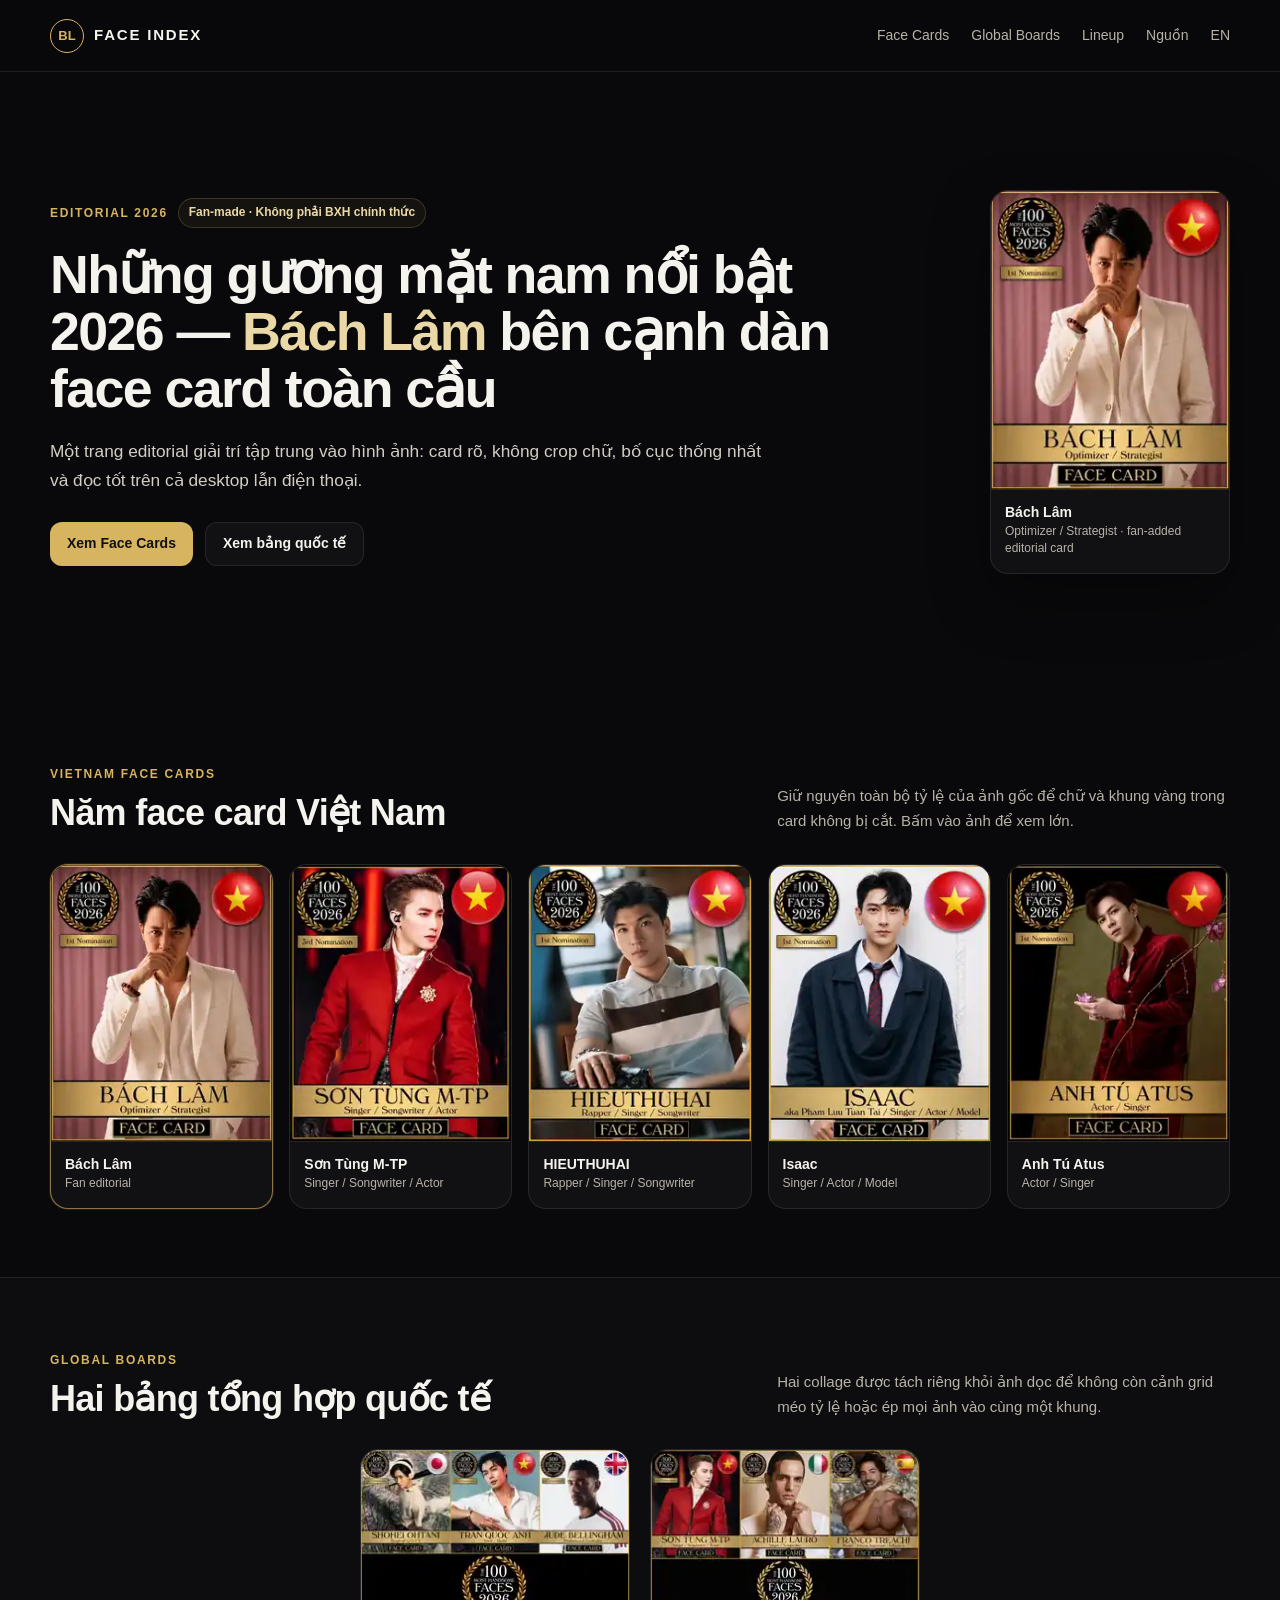
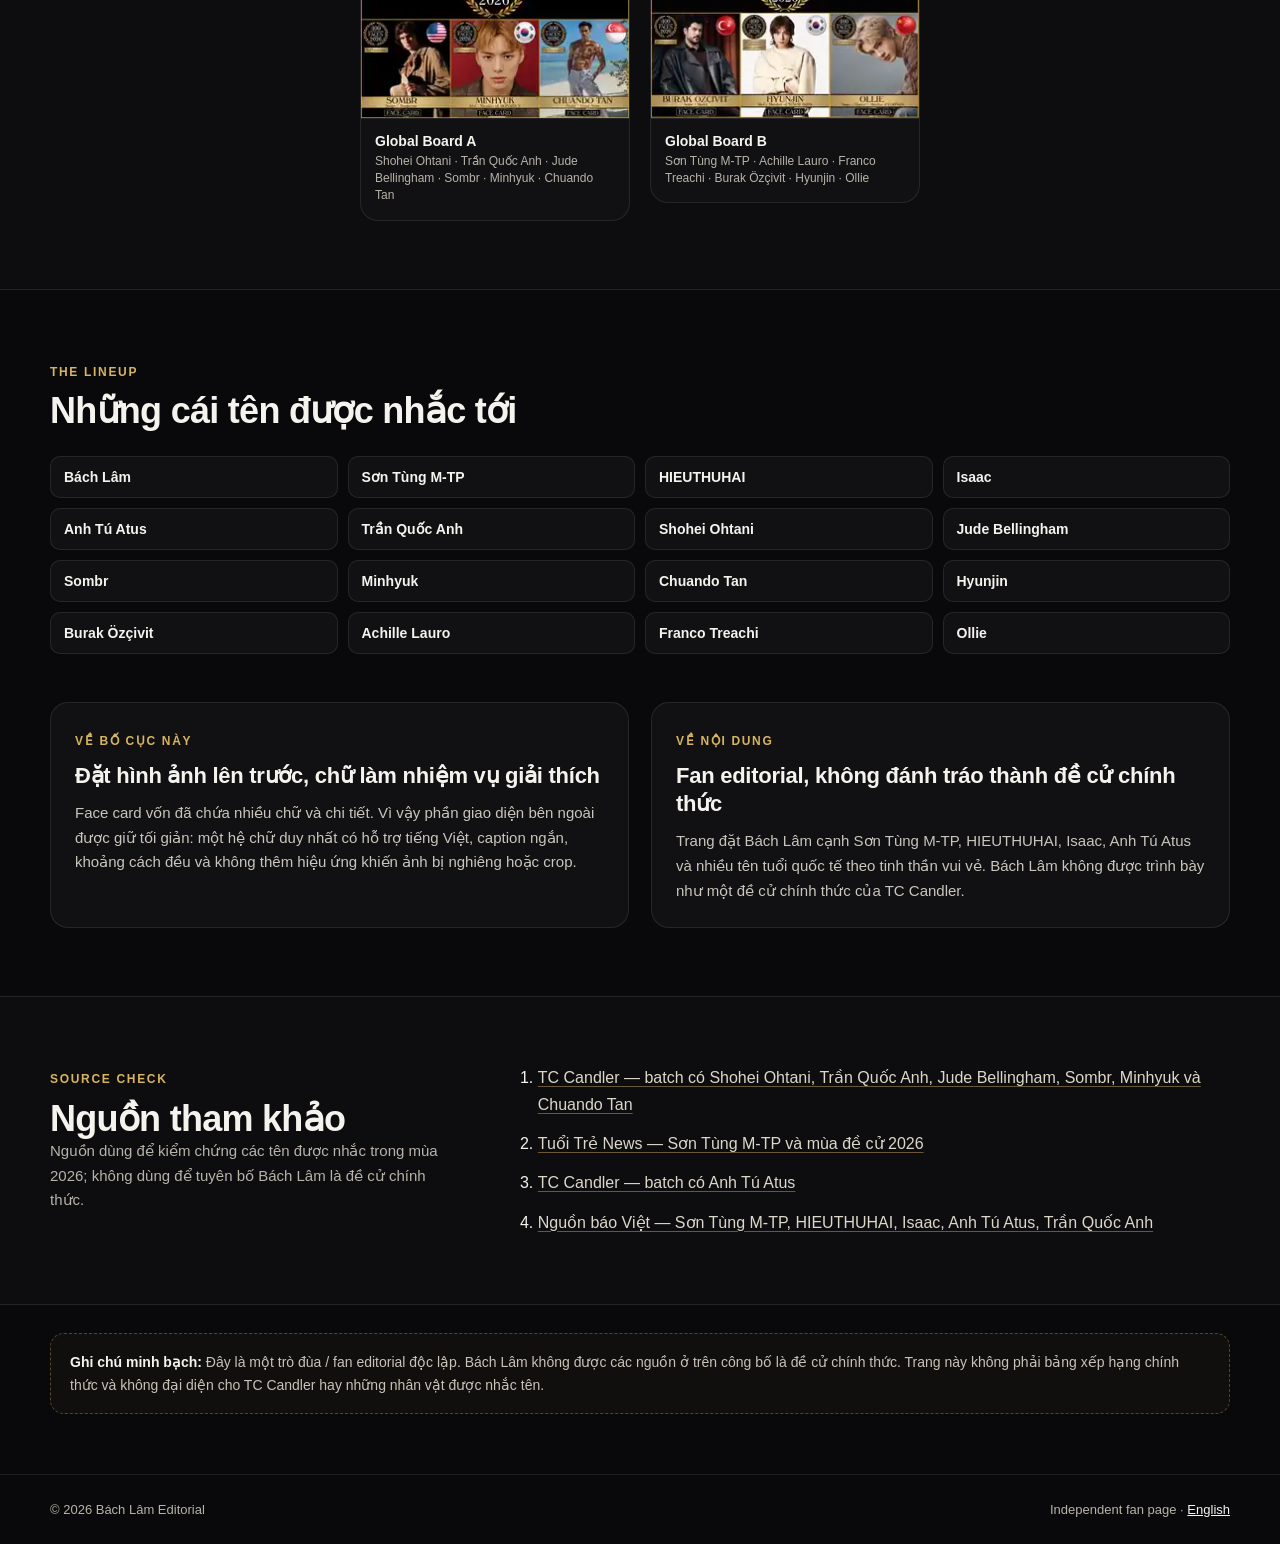
==== commit fee7de3e: "Bust UI cache after typography audit" ====
--- a/index.html
+++ b/index.html
@@ -13,7 +13,7 @@
   <link rel="alternate" hreflang="en" href="https://kimbach91-prog.github.io/top-handsome-faces-2026/en.html">
   <link rel="alternate" hreflang="x-default" href="https://kimbach91-prog.github.io/top-handsome-faces-2026/">
   <link rel="icon" href="favicon.svg" type="image/svg+xml">
-  <link rel="stylesheet" href="style.css?v=20260901-3">
+  <link rel="stylesheet" href="style.css?v=20260901-4">
   <meta property="og:type" content="article">
   <meta property="og:locale" content="vi_VN">
   <meta property="og:title" content="Top gương mặt nam nổi bật 2026 — Bách Lâm bên cạnh dàn face card toàn cầu">
@@ -212,6 +212,6 @@
     <img id="lightboxImage" alt="">
   </dialog>
 
-  <script src="script.js?v=20260901-3" defer></script>
+  <script src="script.js?v=20260901-4" defer></script>
 </body>
 </html>
--- a/style.css
+++ b/style.css
@@ -14,41 +14,41 @@
 }
 *{box-sizing:border-box}
 html{scroll-behavior:smooth;scroll-padding-top:88px}
-body{margin:0;background:var(--bg);color:var(--text);font-family:var(--font);font-size:17px;line-height:1.65;-webkit-font-smoothing:antialiased;text-rendering:optimizeLegibility}
+body{margin:0;background:var(--bg);color:var(--text);font-family:var(--font);font-size:16px;line-height:1.65;-webkit-font-smoothing:antialiased;text-rendering:optimizeLegibility}
 button,input,textarea,select{font:inherit}
 img{display:block;max-width:100%}
 a{color:inherit}
 .shell{width:min(var(--shell),calc(100% - 40px));margin-inline:auto}
 .skip-link{position:fixed;left:16px;top:-80px;z-index:999;background:#fff;color:#000;padding:10px 14px;border-radius:8px;text-decoration:none}.skip-link:focus{top:12px}
-.topbar{position:sticky;top:0;z-index:80;height:72px;background:rgba(9,9,11,.92);backdrop-filter:blur(16px);border-bottom:1px solid var(--line-soft)}
+.topbar{position:sticky;top:0;z-index:80;height:72px;background:rgba(9,9,11,.94);backdrop-filter:blur(16px);border-bottom:1px solid var(--line-soft)}
 .topbar-inner{width:min(var(--shell),calc(100% - 40px));height:100%;margin:auto;display:flex;align-items:center;justify-content:space-between;gap:24px}
 .brand{display:inline-flex;align-items:center;gap:10px;text-decoration:none;font-size:15px;font-weight:800;letter-spacing:.12em;white-space:nowrap}
 .brand-mark{display:grid;place-items:center;width:34px;height:34px;border:1px solid var(--gold);border-radius:999px;color:var(--gold);font-size:13px;letter-spacing:0}
 .nav{display:flex;align-items:center;gap:22px}.nav a{font-size:14px;color:var(--muted);text-decoration:none;transition:color .18s ease}.nav a:hover{color:var(--text)}
-.hero{min-height:680px;padding-block:72px;display:grid;grid-template-columns:minmax(0,1.08fr) minmax(260px,.52fr);gap:64px;align-items:center}
-.meta-row{display:flex;align-items:center;gap:10px;flex-wrap:wrap;margin-bottom:20px}
+.hero{min-height:620px;padding-block:64px;display:grid;grid-template-columns:minmax(0,1fr) 240px;gap:64px;align-items:center}
+.meta-row{display:flex;align-items:center;gap:10px;flex-wrap:wrap;margin-bottom:18px}
 .eyebrow{display:inline-block;color:var(--gold);font-size:12px;font-weight:800;line-height:1.2;letter-spacing:.14em;text-transform:uppercase}
 .status-pill{display:inline-flex;align-items:center;min-height:28px;padding:4px 10px;border:1px solid var(--line);border-radius:999px;color:var(--gold-soft);font-size:12px;font-weight:600;background:rgba(215,180,95,.06)}
 h1,h2,h3,p{margin-top:0}
-h1{max-width:780px;margin-bottom:22px;font-size:clamp(42px,5.1vw,64px);line-height:1.04;letter-spacing:-.035em;font-weight:800}h1 span{color:var(--gold-soft)}
-.hero-lead{max-width:700px;margin-bottom:28px;color:#d2cec5;font-size:clamp(17px,1.5vw,20px);line-height:1.65}
-.hero-actions{display:flex;gap:12px;flex-wrap:wrap}.button{display:inline-flex;align-items:center;justify-content:center;min-height:46px;padding:0 18px;border-radius:12px;text-decoration:none;font-size:14px;font-weight:750}.button-primary{background:var(--gold);color:#111}.button-secondary{border:1px solid var(--line-soft);background:var(--surface);color:var(--text)}
+h1{max-width:820px;margin-bottom:20px;font-size:clamp(38px,4.2vw,56px);line-height:1.06;letter-spacing:-.03em;font-weight:800}h1 span{color:var(--gold-soft)}
+.hero-lead{max-width:720px;margin-bottom:26px;color:#d2cec5;font-size:clamp(16px,1.35vw,18px);line-height:1.7}
+.hero-actions{display:flex;gap:12px;flex-wrap:wrap}.button{display:inline-flex;align-items:center;justify-content:center;min-height:44px;padding:0 17px;border-radius:12px;text-decoration:none;font-size:14px;font-weight:750}.button-primary{background:var(--gold);color:#111}.button-secondary{border:1px solid var(--line-soft);background:var(--surface);color:var(--text)}
 .card-frame,.face-card,.board-card{margin:0;border:1px solid var(--line-soft);border-radius:var(--radius);background:var(--surface);overflow:hidden}
-.hero-media{max-width:290px;justify-self:end;box-shadow:0 28px 70px rgba(0,0,0,.38)}
+.hero-media{width:240px;max-width:240px;justify-self:end;box-shadow:0 24px 58px rgba(0,0,0,.34)}
 .image-open{display:block;width:100%;padding:0;border:0;background:#070708;cursor:zoom-in}.image-open img{width:100%;height:auto;object-fit:contain}
-.card-frame figcaption,.face-card figcaption,.board-card figcaption{padding:14px 15px 16px;border-top:1px solid var(--line-soft);display:grid;gap:2px}.card-frame figcaption strong,.face-card figcaption strong,.board-card figcaption strong{font-size:15px;line-height:1.3}.card-frame figcaption span,.face-card figcaption span,.board-card figcaption span{color:var(--muted);font-size:12px;line-height:1.45}
-.section{padding-block:76px}.section-alt{background:#0d0d10;border-block:1px solid var(--line-soft)}
-.section-heading{display:grid;grid-template-columns:minmax(0,.9fr) minmax(300px,.6fr);gap:48px;align-items:end;margin-bottom:32px}.section-heading h2,.sources-grid h2{margin:7px 0 0;font-size:clamp(30px,3.4vw,42px);line-height:1.08;letter-spacing:-.025em;font-weight:780}.section-heading>p{margin:0;color:var(--muted);font-size:15px;line-height:1.65}.compact-heading{grid-template-columns:1fr;margin-bottom:26px}
+.card-frame figcaption,.face-card figcaption,.board-card figcaption{padding:13px 14px 15px;border-top:1px solid var(--line-soft);display:grid;gap:2px}.card-frame figcaption strong,.face-card figcaption strong,.board-card figcaption strong{font-size:14px;line-height:1.3}.card-frame figcaption span,.face-card figcaption span,.board-card figcaption span{color:var(--muted);font-size:12px;line-height:1.45}
+.section{padding-block:68px}.section-alt{background:#0d0d10;border-block:1px solid var(--line-soft)}
+.section-heading{display:grid;grid-template-columns:minmax(0,.9fr) minmax(300px,.6fr);gap:48px;align-items:end;margin-bottom:30px}.section-heading h2,.sources-grid h2{margin:7px 0 0;font-size:clamp(28px,3vw,36px);line-height:1.12;letter-spacing:-.02em;font-weight:780}.section-heading>p{margin:0;color:var(--muted);font-size:15px;line-height:1.65}.compact-heading{grid-template-columns:1fr;margin-bottom:24px}
 .portrait-grid{display:grid;grid-template-columns:repeat(5,minmax(0,1fr));gap:16px;align-items:start}.face-card{min-width:0}.face-card.is-featured{border-color:rgba(215,180,95,.62);box-shadow:0 0 0 1px rgba(215,180,95,.12)}
-.board-grid{display:grid;grid-template-columns:repeat(2,minmax(0,1fr));gap:22px;align-items:start;max-width:620px;margin-inline:auto}.board-card .image-open{background:#000}
-.name-grid{display:grid;grid-template-columns:repeat(4,minmax(0,1fr));gap:10px;margin-bottom:54px}.name-grid span{padding:11px 13px;border:1px solid var(--line-soft);border-radius:10px;background:var(--surface);font-size:14px;font-weight:650;line-height:1.3}
-.editorial-grid{display:grid;grid-template-columns:repeat(2,minmax(0,1fr));gap:22px}.editorial-grid article{padding:26px;border:1px solid var(--line-soft);border-radius:var(--radius);background:var(--surface)}.editorial-grid h3{margin:8px 0 12px;font-size:24px;line-height:1.25;letter-spacing:-.015em}.editorial-grid p{margin:0;color:#cac6bd;font-size:15px}
+.board-grid{display:grid;grid-template-columns:repeat(2,270px);gap:20px;justify-content:center;align-items:start}.board-card .image-open{background:#000}
+.name-grid{display:grid;grid-template-columns:repeat(4,minmax(0,1fr));gap:10px;margin-bottom:48px}.name-grid span{padding:11px 13px;border:1px solid var(--line-soft);border-radius:10px;background:var(--surface);font-size:14px;font-weight:650;line-height:1.3}
+.editorial-grid{display:grid;grid-template-columns:repeat(2,minmax(0,1fr));gap:22px}.editorial-grid article{padding:24px;border:1px solid var(--line-soft);border-radius:var(--radius);background:var(--surface)}.editorial-grid h3{margin:8px 0 11px;font-size:22px;line-height:1.28;letter-spacing:-.012em}.editorial-grid p{margin:0;color:#cac6bd;font-size:15px}
 .sources-grid{display:grid;grid-template-columns:minmax(0,.72fr) minmax(0,1.28fr);gap:64px;align-items:start}.muted{color:var(--muted);font-size:15px}.source-list{margin:0;padding-left:22px;display:grid;gap:13px}.source-list a{color:#ddd7ca;text-decoration-color:rgba(215,180,95,.45);text-underline-offset:3px}.source-list a:hover{color:#fff}
-.disclaimer{margin-block:30px 64px;padding:18px 20px;border:1px dashed rgba(215,180,95,.34);border-radius:14px;color:#c8c3b9;background:rgba(215,180,95,.035);font-size:14px;line-height:1.6}.disclaimer strong{color:var(--text)}
+.disclaimer{margin-block:28px 60px;padding:17px 19px;border:1px dashed rgba(215,180,95,.34);border-radius:14px;color:#c8c3b9;background:rgba(215,180,95,.035);font-size:14px;line-height:1.6}.disclaimer strong{color:var(--text)}
 .footer{border-top:1px solid var(--line-soft);padding-block:24px;color:var(--muted);font-size:13px}.footer-inner{display:flex;justify-content:space-between;gap:16px;flex-wrap:wrap}.footer a{color:var(--text)}
-.lightbox{width:min(94vw,1100px);max-height:92vh;padding:0;border:1px solid var(--line);border-radius:18px;background:#070708;box-shadow:0 30px 100px rgba(0,0,0,.6)}.lightbox::backdrop{background:rgba(0,0,0,.82);backdrop-filter:blur(5px)}.lightbox img{width:100%;max-height:88vh;object-fit:contain}.lightbox-close{position:absolute;right:10px;top:10px;width:38px;height:38px;border:1px solid rgba(255,255,255,.2);border-radius:999px;background:rgba(0,0,0,.7);color:#fff;font-size:24px;line-height:1;cursor:pointer}
-@media(max-width:1080px){.hero{grid-template-columns:1fr minmax(240px,.45fr);gap:40px}.portrait-grid{grid-template-columns:repeat(3,minmax(0,1fr))}.name-grid{grid-template-columns:repeat(3,minmax(0,1fr))}}
-@media(max-width:820px){.topbar{height:auto;min-height:68px}.topbar-inner{padding-block:12px;align-items:flex-start}.nav{gap:12px;flex-wrap:wrap;justify-content:flex-end}.nav a{font-size:12px}.hero{min-height:auto;padding-block:52px;grid-template-columns:1fr}.hero-media{max-width:280px;justify-self:start}.section{padding-block:58px}.section-heading{grid-template-columns:1fr;gap:12px}.board-grid,.editorial-grid,.sources-grid{grid-template-columns:1fr}.sources-grid{gap:28px}.name-grid{grid-template-columns:repeat(2,minmax(0,1fr))}}
-@media(max-width:620px){.shell,.topbar-inner{width:min(100% - 28px,var(--shell))}.topbar-inner{display:block}.brand{margin-bottom:10px}.nav{justify-content:flex-start;overflow-x:auto;flex-wrap:nowrap;padding-bottom:2px}.nav a{white-space:nowrap}.hero{padding-block:42px;gap:30px}h1{font-size:clamp(36px,11vw,48px);line-height:1.06}.hero-lead{font-size:16px}.hero-media{width:100%;max-width:260px}.portrait-grid{grid-template-columns:repeat(2,minmax(0,1fr));gap:12px}.card-frame figcaption,.face-card figcaption,.board-card figcaption{padding:11px 12px 13px}.face-card figcaption strong{font-size:14px}.face-card figcaption span{font-size:11px}.section-heading h2,.sources-grid h2{font-size:32px}.name-grid{grid-template-columns:1fr 1fr;margin-bottom:40px}.editorial-grid h3{font-size:21px}.footer-inner{display:grid}.lightbox{width:96vw}.board-grid{max-width:360px}}
+.lightbox{width:min(94vw,900px);max-height:92vh;padding:0;border:1px solid var(--line);border-radius:18px;background:#070708;box-shadow:0 30px 100px rgba(0,0,0,.6)}.lightbox::backdrop{background:rgba(0,0,0,.82);backdrop-filter:blur(5px)}.lightbox img{width:100%;max-height:88vh;object-fit:contain;image-rendering:auto}.lightbox-close{position:absolute;right:10px;top:10px;width:38px;height:38px;border:1px solid rgba(255,255,255,.2);border-radius:999px;background:rgba(0,0,0,.7);color:#fff;font-size:24px;line-height:1;cursor:pointer}
+@media(max-width:1080px){.hero{grid-template-columns:1fr 240px;gap:40px}.portrait-grid{grid-template-columns:repeat(3,minmax(0,1fr))}.name-grid{grid-template-columns:repeat(3,minmax(0,1fr))}}
+@media(max-width:820px){.topbar{height:auto;min-height:68px}.topbar-inner{padding-block:12px;align-items:flex-start}.nav{gap:12px;flex-wrap:wrap;justify-content:flex-end}.nav a{font-size:12px}.hero{min-height:auto;padding-block:48px;grid-template-columns:1fr}.hero-media{width:240px;max-width:240px;justify-self:start}.section{padding-block:54px}.section-heading{grid-template-columns:1fr;gap:12px}.editorial-grid,.sources-grid{grid-template-columns:1fr}.sources-grid{gap:28px}.name-grid{grid-template-columns:repeat(2,minmax(0,1fr))}}
+@media(max-width:620px){.shell,.topbar-inner{width:min(100% - 28px,var(--shell))}.topbar-inner{display:block}.brand{margin-bottom:10px}.nav{justify-content:flex-start;overflow-x:auto;flex-wrap:nowrap;padding-bottom:2px}.nav a{white-space:nowrap}.hero{padding-block:40px;gap:28px}h1{font-size:clamp(34px,10vw,44px);line-height:1.08}.hero-lead{font-size:16px}.hero-media{width:240px;max-width:240px}.portrait-grid{grid-template-columns:repeat(2,minmax(0,1fr));gap:12px}.card-frame figcaption,.face-card figcaption,.board-card figcaption{padding:11px 12px 13px}.face-card figcaption strong{font-size:14px}.face-card figcaption span{font-size:11px}.section-heading h2,.sources-grid h2{font-size:30px}.name-grid{grid-template-columns:1fr 1fr;margin-bottom:38px}.editorial-grid h3{font-size:20px}.footer-inner{display:grid}.lightbox{width:96vw}.board-grid{grid-template-columns:270px;gap:18px}}
 @media(max-width:420px){.name-grid{grid-template-columns:1fr}.hero-actions{display:grid}.button{width:100%}}
 @media(prefers-reduced-motion:reduce){html{scroll-behavior:auto}}
